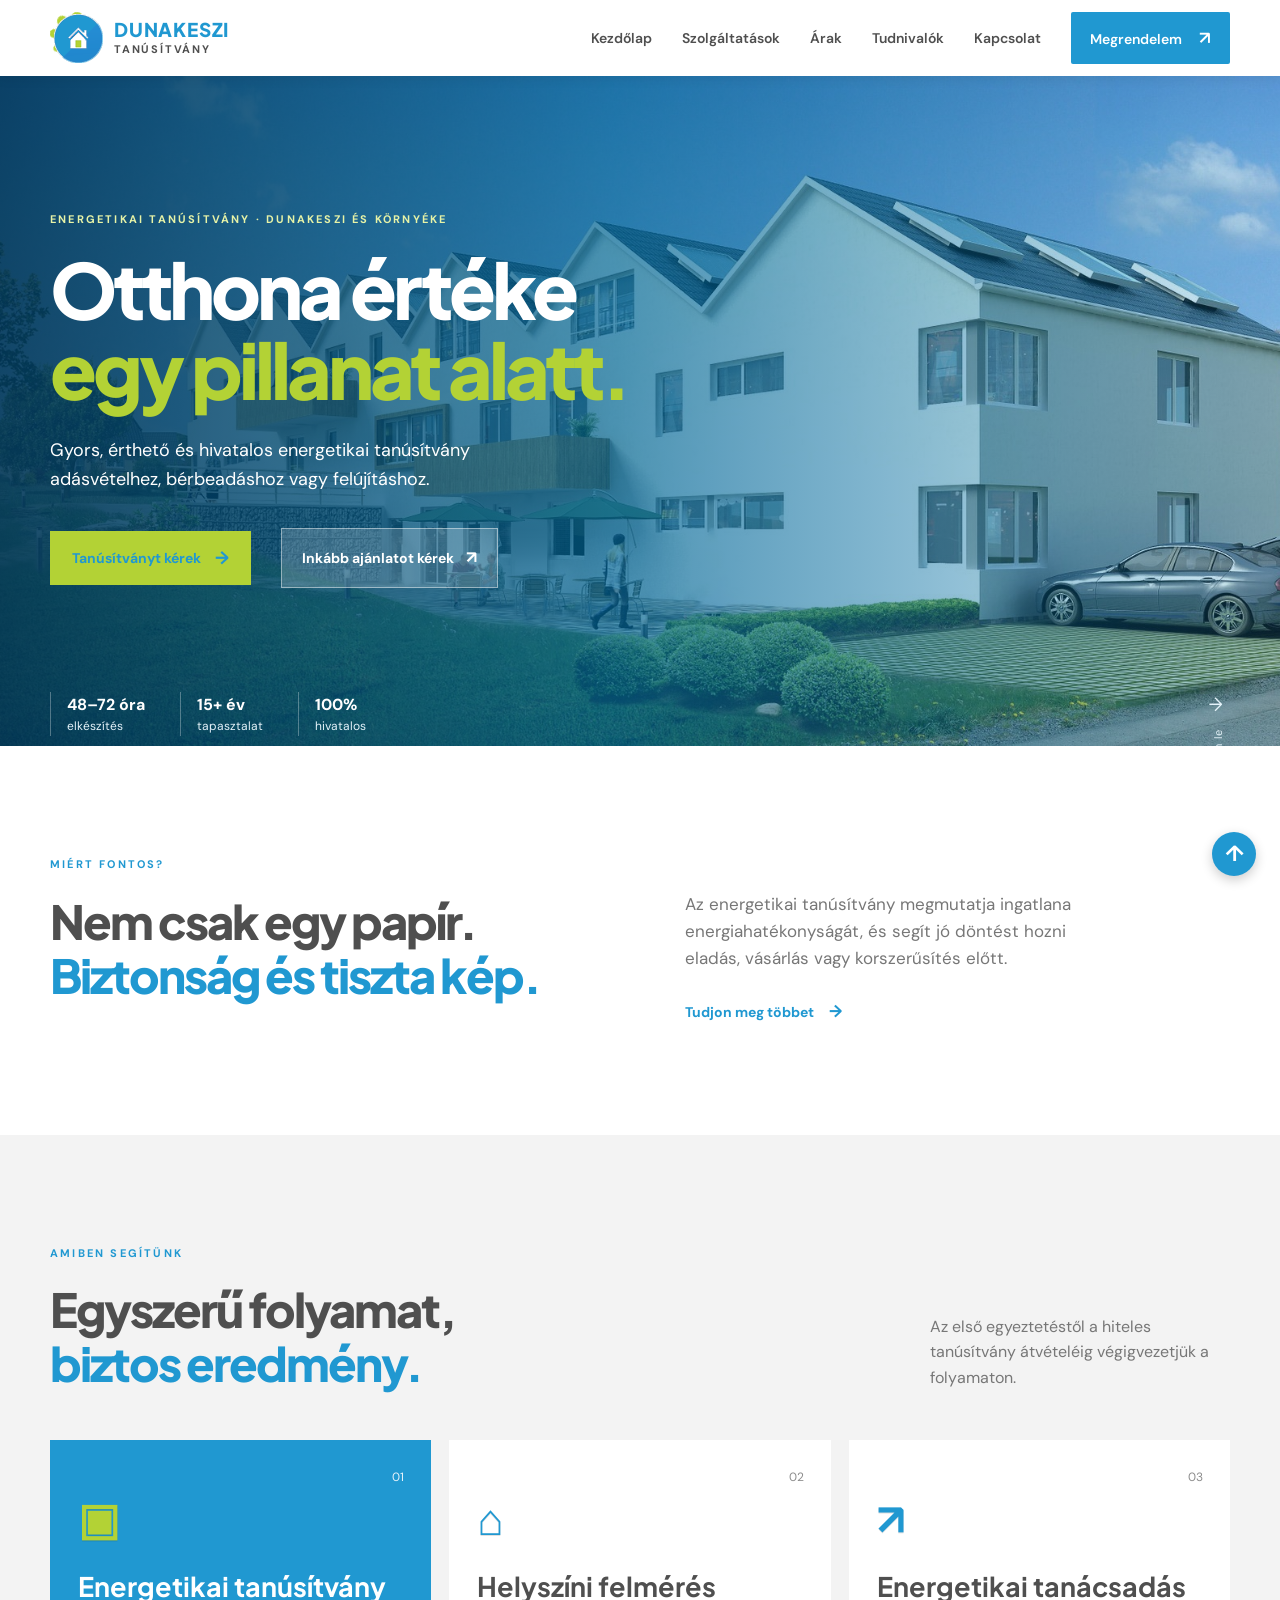
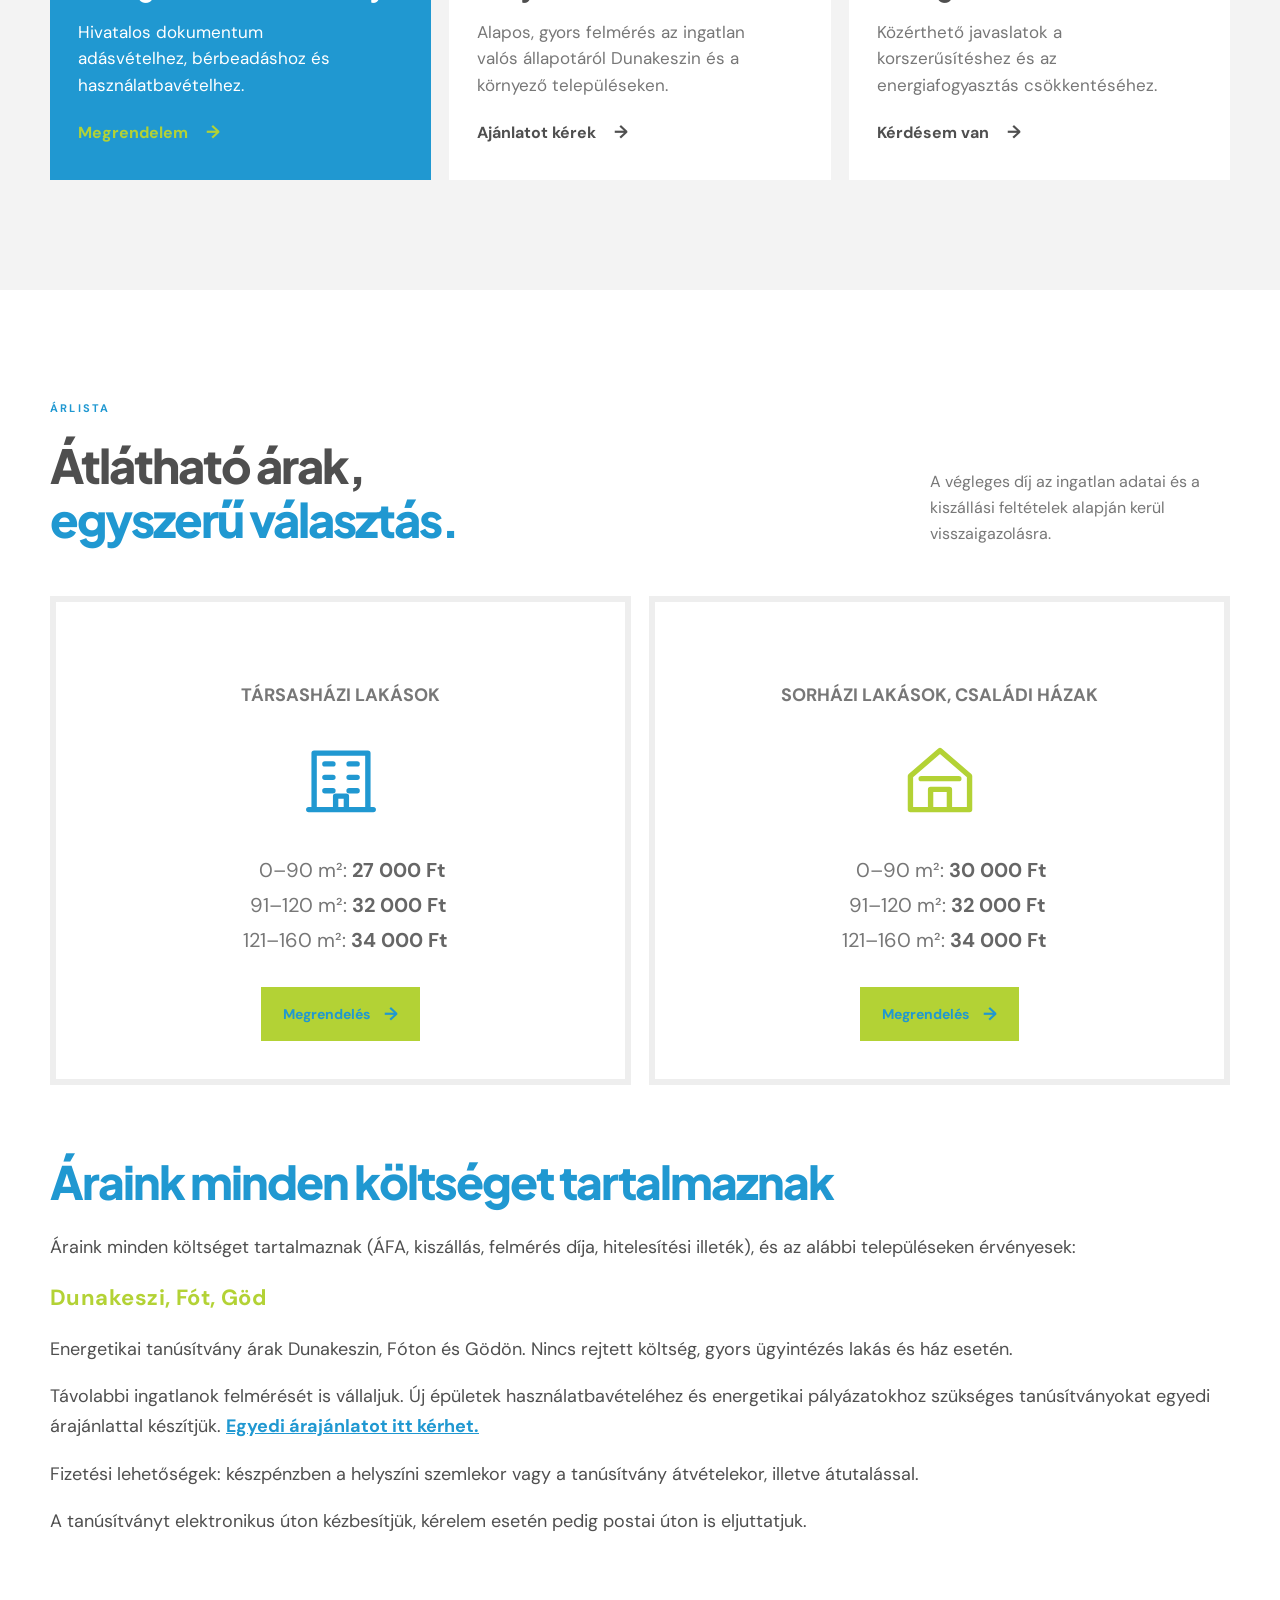
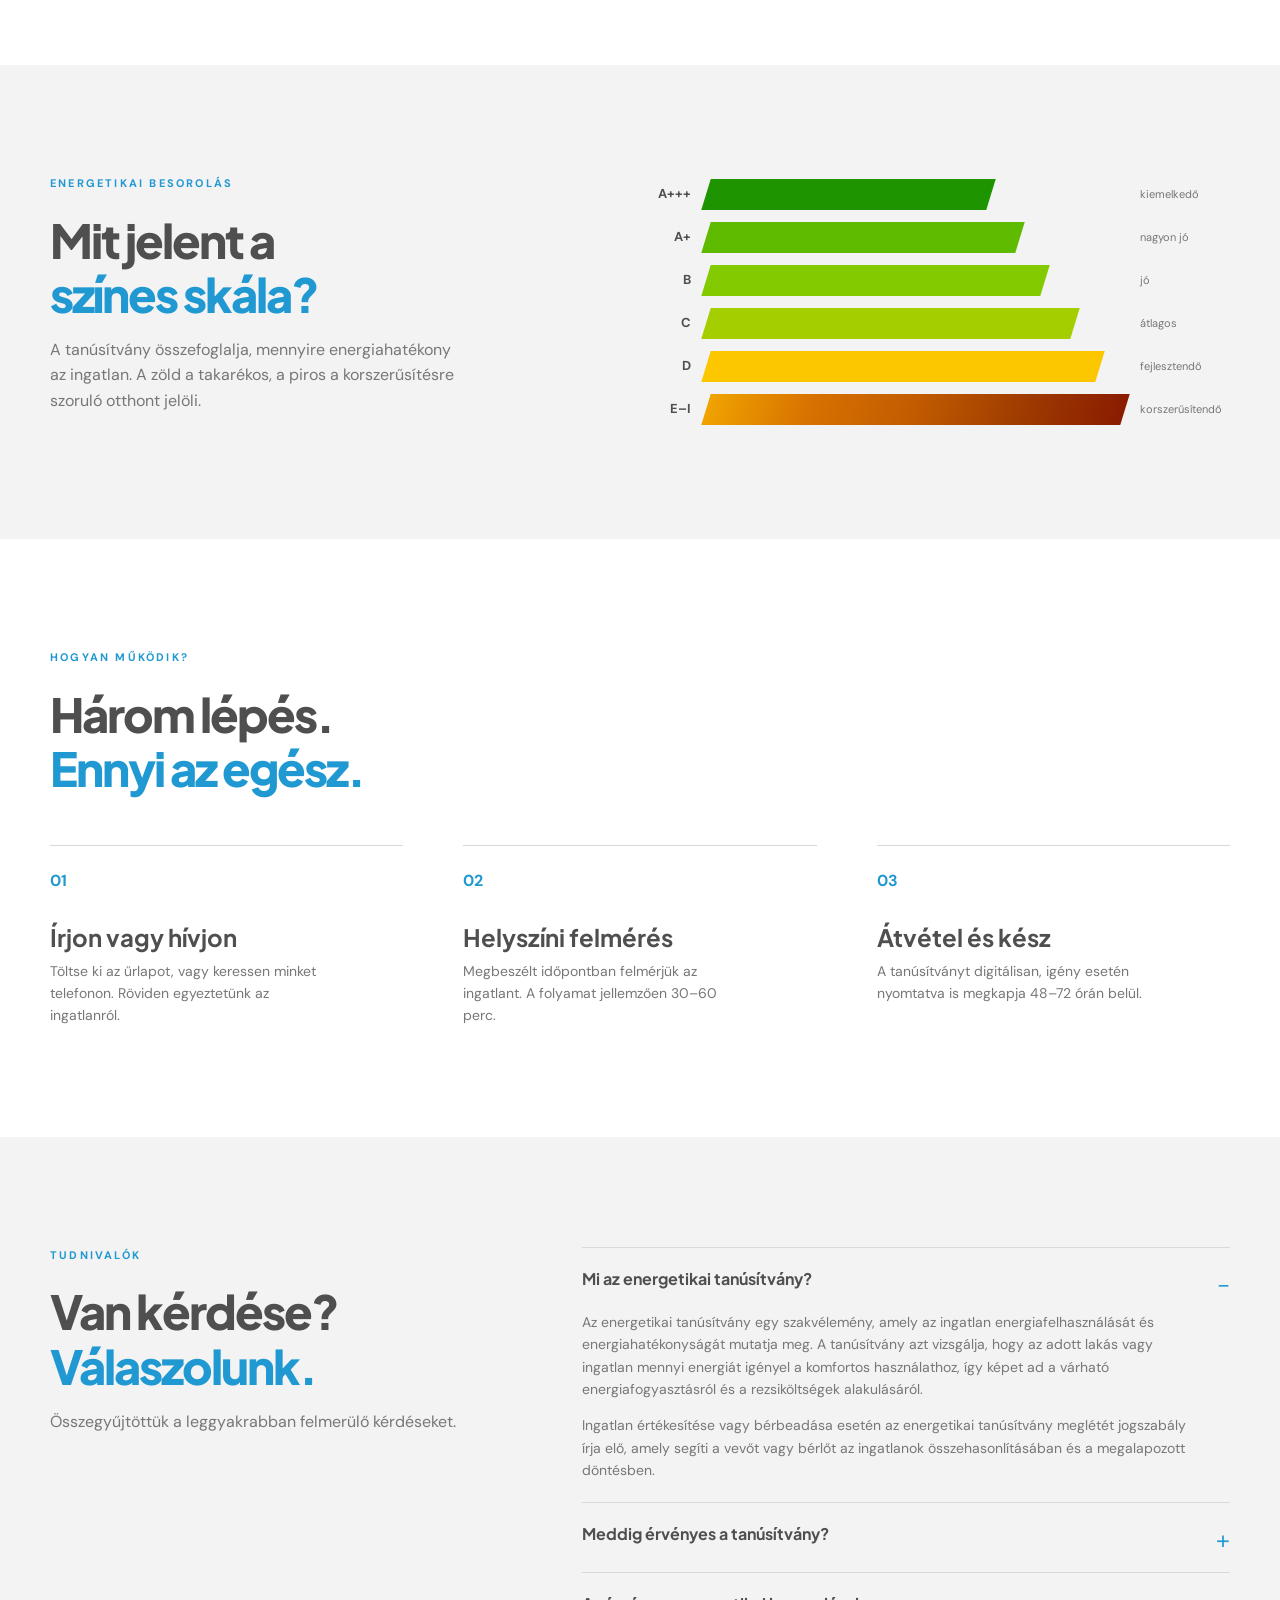
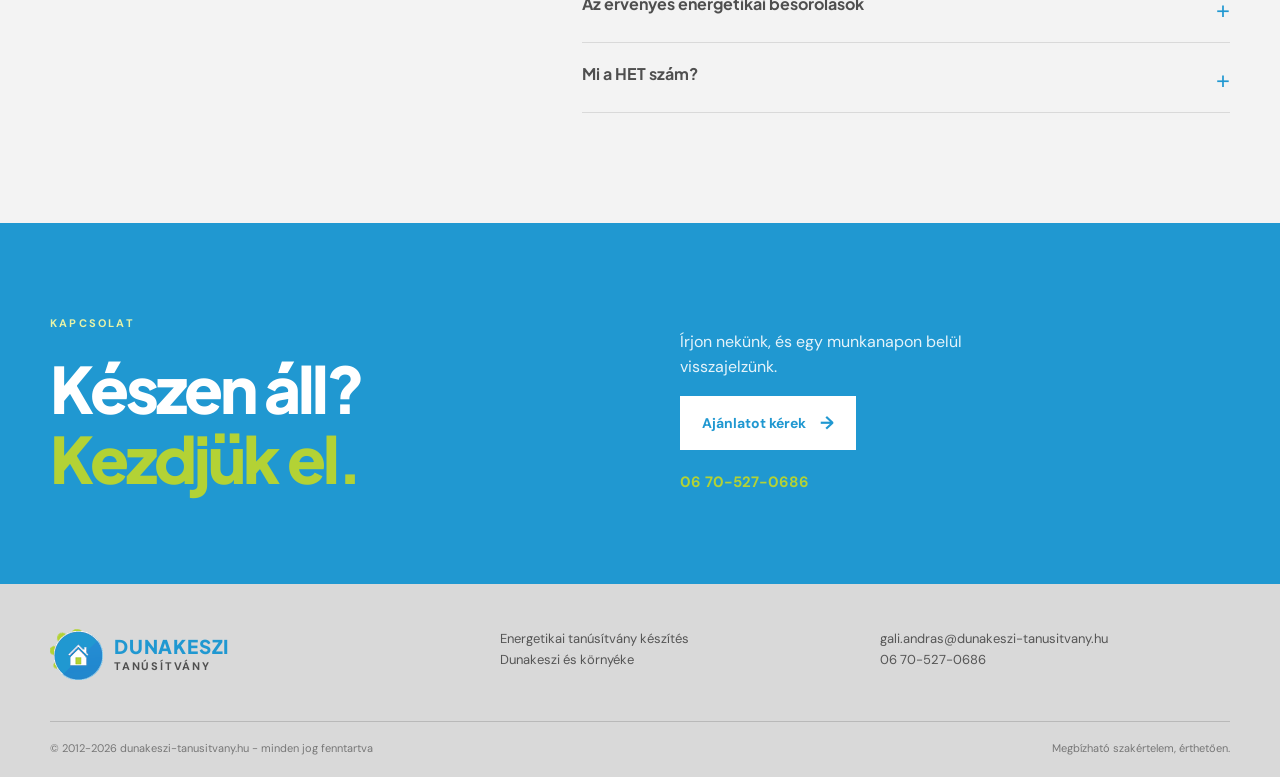
==== index.html @ b70a0370 "Energetikai tanusitvany weboldal: FAQ frissites, szelesseg finomitas - Az érvényes energetikai besor" ====
<!doctype html>
<html lang="hu">
<head>
  <meta charset="UTF-8">
  <meta name="viewport" content="width=device-width, initial-scale=1.0">
  <meta name="description" content="Gyors és megbízható energetikai tanúsítvány készítés Dunakeszin és környékén.">
  <meta name="robots" content="index,follow,max-image-preview:large">
  <meta name="author" content="Dunakeszi tanúsítvány">
  <meta name="theme-color" content="#2098d1">
  <link rel="canonical" href="https://dunakeszi-tanusitvany.hu/">
  <meta property="og:type" content="website">
  <meta property="og:locale" content="hu_HU">
  <meta property="og:title" content="Energetikai tanúsítvány Dunakeszin | Dunakeszi tanúsítvány">
  <meta property="og:description" content="Energetikai tanúsítvány készítés Dunakeszin, Fóton és Gödön. Gyors ügyintézés, átlátható árak, hivatalos tanúsítvány.">
  <meta property="og:url" content="https://dunakeszi-tanusitvany.hu/">
  <meta property="og:image" content="https://dunakeszi-tanusitvany.hu/assets/terraced-house-1026367_1920-2.jpg">
  <meta name="twitter:card" content="summary_large_image">
  <title>Energetikai tanúsítvány | Dunakeszi</title>
  <script type="application/ld+json">{"@context":"https://schema.org","@type":"ProfessionalService","name":"Dunakeszi tanúsítvány","url":"https://dunakeszi-tanusitvany.hu/","logo":"https://dunakeszi-tanusitvany.hu/assets/logo.png","image":"https://dunakeszi-tanusitvany.hu/assets/terraced-house-1026367_1920-2.jpg","description":"Energetikai tanúsítvány készítés Dunakeszin, Fóton, Gödön és környékén.","telephone":"+36705270686","email":"gali.andras@dunakeszi-tanusitvany.hu","areaServed":["Dunakeszi","Fót","Göd"],"serviceType":"Energetikai tanúsítvány készítés","priceRange":"27000-34000 HUF","sameAs":["https://dunakeszi-tanusitvany.hu/"]}</script>
  <link rel="preconnect" href="https://fonts.googleapis.com">
  <link rel="preconnect" href="https://fonts.gstatic.com" crossorigin>
  <link href="https://fonts.googleapis.com/css2?family=DM+Sans:wght@400;500;600;700&family=Plus+Jakarta+Sans:wght@600;700;800&display=swap" rel="stylesheet">
  <link rel="stylesheet" href="styles.css">
</head>
<body>
  <header class="site-header">
    <div class="container nav-wrap">
      <a class="brand" href="index.html" aria-label="Dunakeszi tanúsítvány főoldal">
        <img class="brand-logo" src="assets/logo.png" alt="Dunakeszi tanúsítvány ikon">
        <span class="brand-title"><h1>DUNAKESZI</h1><h3>TANÚSÍTVÁNY</h3></span>
      </a>
      <button class="menu-toggle" aria-label="Menü megnyitása" aria-expanded="false"><span></span><span></span><span></span></button>
      <nav class="main-nav" aria-label="Fő navigáció">
        <a href="index.html">Kezdőlap</a>
        <a href="#szolgaltatasok">Szolgáltatások</a>
        <a href="#arak">Árak</a>
        <a href="#tudnivalok">Tudnivalók</a>
        <a href="#kapcsolat">Kapcsolat</a>
        <a class="nav-cta" href="megrendeles.html">Megrendelem <span>↗</span></a>
      </nav>
    </div>
  </header>

  <main>
    <section class="hero">
      <div class="hero-image"></div>
      <div class="container hero-content">
        <p class="eyebrow light">ENERGETIKAI TANÚSÍTVÁNY · DUNAKESZI ÉS KÖRNYÉKE</p>
        <h1>Otthona értéke<br><em>egy pillanat alatt.</em></h1>
        <p class="hero-lead">Gyors, érthető és hivatalos energetikai tanúsítvány adásvételhez, bérbeadáshoz vagy felújításhoz.</p>
        <div class="hero-actions">
          <a class="button button-primary" href="megrendeles.html">Tanúsítványt kérek <span>→</span></a>
          <a class="text-link light" href="ajanlatkeres.html">Inkább ajánlatot kérek <span>↗</span></a>
        </div>
        <div class="trust-row">
          <span><b>48–72 óra</b> elkészítés</span>
          <span><b>15+ év</b> tapasztalat</span>
          <span><b>100%</b> hivatalos</span>
        </div>
      </div>
      <div class="scroll-note">Görgessen le <span>↓</span></div>
    </section>

    <section class="intro section-pad">
      <div class="container two-col">
        <div>
          <p class="eyebrow">MIÉRT FONTOS?</p>
          <h2>Nem csak egy papír.<br><span>Biztonság és tiszta kép.</span></h2>
        </div>
        <div class="intro-copy">
          <p>Az energetikai tanúsítvány megmutatja ingatlana energiahatékonyságát, és segít jó döntést hozni eladás, vásárlás vagy korszerűsítés előtt.</p>
          <a class="text-link dark" href="#tudnivalok">Tudjon meg többet <span>→</span></a>
        </div>
      </div>
    </section>

    <section class="services section-pad" id="szolgaltatasok">
      <div class="container">
        <div class="section-heading">
          <div><p class="eyebrow">AMIBEN SEGÍTÜNK</p><h2>Egyszerű folyamat,<br><span>biztos eredmény.</span></h2></div>
          <p>Az első egyeztetéstől a hiteles tanúsítvány átvételéig végigvezetjük a folyamaton.</p>
        </div>
        <div class="service-grid">
          <article class="service-card featured">
            <span class="card-number">01</span><div class="service-icon">▣</div>
            <h3>Energetikai tanúsítvány</h3>
            <p>Hivatalos dokumentum adásvételhez, bérbeadáshoz és használatbavételhez.</p>
            <a href="megrendeles.html" class="card-link">Megrendelem <span>→</span></a>
          </article>
          <article class="service-card">
            <span class="card-number">02</span><div class="service-icon">⌂</div>
            <h3>Helyszíni felmérés</h3>
            <p>Alapos, gyors felmérés az ingatlan valós állapotáról Dunakeszin és a környező településeken.</p>
            <a href="ajanlatkeres.html" class="card-link">Ajánlatot kérek <span>→</span></a>
          </article>
          <article class="service-card">
            <span class="card-number">03</span><div class="service-icon">↗</div>
            <h3>Energetikai tanácsadás</h3>
            <p>Közérthető javaslatok a korszerűsítéshez és az energiafogyasztás csökkentéséhez.</p>
            <a href="#kapcsolat" class="card-link">Kérdésem van <span>→</span></a>
          </article>
        </div>
      </div>
    </section>

    <section class="prices section-pad" id="arak">
      <div class="container">
        <div class="section-heading">
          <div><p class="eyebrow">ÁRLISTA</p><h2>Átlátható árak,<br><span>egyszerű választás.</span></h2></div>
          <p>A végleges díj az ingatlan adatai és a kiszállási feltételek alapján kerül visszaigazolásra.</p>
        </div>
        <div class="price-grid">
          <article class="price-card">
            <p class="price-label">TÁRSASHÁZI LAKÁSOK</p>
            <div class="price-icon apartment-icon" aria-hidden="true">
              <svg viewBox="0 0 64 64" role="img" aria-label="Társasház ikon"><path d="M12 54V12h40v42M8 54h48M20 20h6M38 20h6M20 30h6M38 30h6M20 40h6M38 40h6M28 54V44h8v10" /></svg>
            </div>
            <div class="price-lines">
              <p><span>0–90 m²:</span> <strong>27 000 Ft</strong></p>
              <p><span>91–120 m²:</span> <strong>32 000 Ft</strong></p>
              <p><span>121–160 m²:</span> <strong>34 000 Ft</strong></p>
            </div>
            <a class="button button-primary price-order" href="megrendeles.html">Megrendelés <span>→</span></a>
          </article>
          <article class="price-card">
            <p class="price-label">SORHÁZI LAKÁSOK, CSALÁDI HÁZAK</p>
            <div class="price-icon price-icon-house" aria-hidden="true">
              <svg viewBox="0 0 64 64" role="img" aria-label="Családi ház ikon"><path d="M10 29 32 10l22 19v25H10V29ZM25 54V39h14v15M18 31h28" /></svg>
            </div>
            <div class="price-lines">
              <p><span>0–90 m²:</span> <strong>30 000 Ft</strong></p>
              <p><span>91–120 m²:</span> <strong>32 000 Ft</strong></p>
              <p><span>121–160 m²:</span> <strong>34 000 Ft</strong></p>
            </div>
            <a class="button button-primary price-order" href="megrendeles.html">Megrendelés <span>→</span></a>
          </article>
        </div>
        <div class="price-details">
          <h2>Áraink minden költséget tartalmaznak</h2>
          <p>Áraink minden költséget tartalmaznak (ÁFA, kiszállás, felmérés díja, hitelesítési illeték), és az alábbi településeken érvényesek:</p>
          <p class="price-locations">Dunakeszi, Fót, Göd</p>
          <p>Energetikai tanúsítvány árak Dunakeszin, Fóton és Gödön. Nincs rejtett költség, gyors ügyintézés lakás és ház esetén.</p>
          <p>Távolabbi ingatlanok felmérését is vállaljuk. Új épületek használatbavételéhez és energetikai pályázatokhoz szükséges tanúsítványokat egyedi árajánlattal készítjük. <a href="ajanlatkeres.html">Egyedi árajánlatot itt kérhet.</a></p>
          <p>Fizetési lehetőségek: készpénzben a helyszíni szemlekor vagy a tanúsítvány átvételekor, illetve átutalással.</p>
          <p>A tanúsítványt elektronikus úton kézbesítjük, kérelem esetén pedig postai úton is eljuttatjuk.</p>
        </div>
      </div>
    </section>

    <section class="rating-section section-pad">
      <div class="container rating-layout">
        <div><p class="eyebrow">ENERGETIKAI BESOROLÁS</p><h2>Mit jelent a<br><span>színes skála?</span></h2><p class="muted">A tanúsítvány összefoglalja, mennyire energiahatékony az ingatlan. A zöld a takarékos, a piros a korszerűsítésre szoruló otthont jelöli.</p></div>
        <div class="energy-scale" aria-label="Energetikai besorolási skála">
          <div class="scale-item"><b>A+++</b><span class="bar aplus"></span><small>kiemelkedő</small></div>
          <div class="scale-item"><b>A+</b><span class="bar a"></span><small>nagyon jó</small></div>
          <div class="scale-item"><b>B</b><span class="bar b"></span><small>jó</small></div>
          <div class="scale-item"><b>C</b><span class="bar c"></span><small>átlagos</small></div>
          <div class="scale-item"><b>D</b><span class="bar d"></span><small>fejlesztendő</small></div>
          <div class="scale-item"><b>E–I</b><span class="bar e"></span><small>korszerűsítendő</small></div>
        </div>
      </div>
    </section>

    <section class="steps section-pad">
      <div class="container">
        <div class="section-heading"><div><p class="eyebrow">HOGYAN MŰKÖDIK?</p><h2>Három lépés.<br><span>Ennyi az egész.</span></h2></div></div>
        <div class="steps-grid">
          <div class="step"><span>01</span><h3>Írjon vagy hívjon</h3><p>Töltse ki az űrlapot, vagy keressen minket telefonon. Röviden egyeztetünk az ingatlanról.</p></div>
          <div class="step"><span>02</span><h3>Helyszíni felmérés</h3><p>Megbeszélt időpontban felmérjük az ingatlant. A folyamat jellemzően 30–60 perc.</p></div>
          <div class="step"><span>03</span><h3>Átvétel és kész</h3><p>A tanúsítványt digitálisan, igény esetén nyomtatva is megkapja 48–72 órán belül.</p></div>
        </div>
      </div>
    </section>

    <section class="faq section-pad" id="tudnivalok">
      <div class="container faq-layout">
        <div><p class="eyebrow">TUDNIVALÓK</p><h2>Van kérdése?<br><span>Válaszolunk.</span></h2><p class="muted">Összegyűjtöttük a leggyakrabban felmerülő kérdéseket.</p></div>
        <div class="accordion">
          <details open><summary>Mi az energetikai tanúsítvány?</summary><p>Az energetikai tanúsítvány egy szakvélemény, amely az ingatlan energiafelhasználását és energiahatékonyságát mutatja meg. A tanúsítvány azt vizsgálja, hogy az adott lakás vagy ingatlan mennyi energiát igényel a komfortos használathoz, így képet ad a várható energiafogyasztásról és a rezsiköltségek alakulásáról.</p><p>Ingatlan értékesítése vagy bérbeadása esetén az energetikai tanúsítvány meglétét jogszabály írja elő, amely segíti a vevőt vagy bérlőt az ingatlanok összehasonlításában és a megalapozott döntésben.</p></details>
          <details><summary>Meddig érvényes a tanúsítvány?</summary><p>Az energetikai tanúsítvány a kiállítás napjától számítva <strong>5 évig érvényes.</strong></p><p>Mivel a tanúsítvány a helyszíni felmérés időpontjában aktuális energetikai jellemzőket rögzíti, átalakítás vagy korszerűsítés esetén új tanúsítvány elkészítése válhat szükségessé.</p></details>
          <details><summary>Az érvényes energetikai besorolások</summary><p>Jelenleg (2026) az ingatlanok A+++ és I között 12-féle energetikai besorolást érhetnek el. A kategóriákat a <a href="https://njt.jog.gov.hu/jogszabaly/2008-176-20-22" target="_blank" rel="noopener noreferrer">176/2008. (VI. 30.) Korm. rendelet</a> 3. melléklete határozza meg, a számítási módszertan alapját pedig a <a href="https://njt.jog.gov.hu/jogszabaly/2023-9-20-8X" target="_blank" rel="noopener noreferrer">9/2023. (V. 25.) ÉKM rendelet</a> adja. A legmagasabb energiahatékonysági szintet az „A+++” képviseli, az „I” energetikai besorolási osztály a leginkább energiapazarló. Új épület építése esetén a <a href="https://galiandras.hu/kozel-nulla-energiaigenyu-epulet" target="_blank" rel="noopener noreferrer">közel nulla energiaigényű épületek követelményszintje</a> a minimális elvárás, amit az „A” energetikai besorolás teljesít.</p><p><strong>A számok a besorolás mellett</strong><br>Az energetikai besorolás a követelményhez viszonyított eltéréstől függ, minden osztályzat egy tól–ig tartománnyal van meghatározva. Az energetikai besorolás nem közvetlenül a rezsiszámlából, hanem számított műszaki adatokból készül. A tanúsító meghatározza az összesített energetikai jellemzőt, majd azt a jogszabály szerinti referenciaértékhez viszonyítja. A táblázatban szereplő százalékok ezt az arányt mutatják. Az „A” kategória például 90% és 100% közé esik: ilyen besorolást az az ingatlan kap, amelynek számított energetikai jellemzője nem haladja meg a követelményértéket, de nem is kedvezőbb annak 90%-ánál. Ha az érték alacsonyabb, jobb kategória következik; ha magasabb, gyengébb besorolás.</p></details>
          <details><summary>Mi a HET szám?</summary><p>A <strong>HET szám</strong> a Hiteles Energetikai Tanúsítvány szám rövidítése, és a szakvélemény címoldalának jobb felső sarkában található egyedi azonosítót jelenti. Ezt az azonosítót az Országos Építésügyi Nyilvántartás (<a href="https://www.oeny.hu/oeny/e-tanusitas/" target="_blank" rel="noopener noreferrer">OÉNY</a>) rendeli a szakvéleményekhez.</p><p>A HET szám igazolja a tanúsítvány hitelességét, és az OÉNY kormányzati adatbázisból bárki lekérdezheti az ingatlan pontos címének vagy helyrajzi számának megadásával. A hatályos jogszabály alapján minden adásvételi és bérleti szerződésnek tartalmaznia kell a <a href="index.html#tudnivalok">HET azonosító számot</a>, erről az ellenjegyző ügyvédnek kötelessége gondoskodni.</p></details>
        </div>
      </div>
    </section>

    <section class="contact-cta" id="kapcsolat">
      <div class="container contact-inner"><div><p class="eyebrow light">KAPCSOLAT</p><h2>Készen áll?<br><em>Kezdjük el.</em></h2></div><div><p>Írjon nekünk, és egy munkanapon belül visszajelzünk.</p><a class="button button-light" href="ajanlatkeres.html">Ajánlatot kérek <span>→</span></a><a class="phone-link" href="tel:+36705270686">06 70-527-0686</a></div></div>
    </section>
  </main>
  <footer class="site-footer"><div class="container footer-inner"><a class="brand brand-footer" href="index.html"><img class="brand-logo brand-logo-footer" src="assets/logo.png" alt="Dunakeszi tanúsítvány ikon"><span class="brand-title"><h1>DUNAKESZI</h1><h3>TANÚSÍTVÁNY</h3></span></a><p>Energetikai tanúsítvány készítés<br>Dunakeszi és környéke</p><div><span class="email-text">gali.andras@dunakeszi-tanusitvany.hu</span><br><a href="tel:+36705270686">06 70-527-0686</a></div></div><div class="container copyright"><span id="footer-year">© 2012-2026 dunakeszi-tanusitvany.hu - minden jog fenntartva</span><span>Megbízható szakértelem, érthetően.</span></div></footer><script>document.getElementById('footer-year').textContent='© '+(new Date().getFullYear()>=2012? '2012-'+new Date().getFullYear() : new Date().getFullYear())+' dunakeszi-tanusitvany.hu - minden jog fenntartva';</script>
  <script src="script.js"></script>
<button class="back-to-top" type="button" aria-label="Vissza az oldal tetejére" title="Vissza a tetejére">↑</button></body>
</html>
---- styles.css ----
:root{--ink:#4f4f4f;--muted:#777777;--cream:#f3f3f3;--green:#b3d235;--dark:#2098d1;--line:#d9d9d9;--serif:"Plus Jakarta Sans",sans-serif;--sans:"DM Sans",sans-serif}
*{box-sizing:border-box}html{scroll-behavior:smooth}body{margin:0;color:var(--ink);background:var(--cream);font:16px/1.6 var(--sans)}a{color:inherit;text-decoration:none}.container{width:min(1180px,calc(100% - 48px));margin:auto}
.site-header{height:76px;background:#fff;position:relative;z-index:5}.nav-wrap{height:100%;display:flex;align-items:center;justify-content:space-between}.brand{display:flex;align-items:center;gap:11px;line-height:1.05;background:transparent}.brand img{display:block;background:transparent}.brand-mark{width:33px;height:33px;background:var(--green);display:grid;place-items:center;border-radius:50%;font:800 20px var(--serif);color:var(--dark)}.brand-logo{width:53px;height:52px;display:block;object-fit:contain;object-position:center;background:transparent;padding:0}.brand-logo-footer{width:53px;height:52px}.brand-title{display:block}.brand-title h1{font:800 19px/1 var(--serif);letter-spacing:.8px;margin:0;color:var(--dark)}.brand-title h3{font:700 11px/1.15 var(--sans);letter-spacing:1.8px;margin:4px 0 0;color:var(--ink)}.brand strong,.brand small{display:block}.brand strong{font:700 16px var(--serif);letter-spacing:-.5px}.brand small{color:#777777;font-size:11px;letter-spacing:1.5px;text-transform:uppercase;margin-top:3px}.main-nav{display:flex;align-items:center;gap:30px;font-size:14px;font-weight:600}.main-nav>a:not(.nav-cta){transition:color .2s}.main-nav>a:not(.nav-cta):hover{color:#2098d1}.nav-cta{background:var(--dark);color:#fff;padding:12px 19px;border-radius:2px}.nav-cta span,.button span,.card-link span{margin-left:14px;font-size:18px}.menu-toggle{display:none;background:none;border:0}
.hero{height:670px;position:relative;color:#fff;overflow:hidden}.hero-image{position:absolute;inset:0;background:linear-gradient(90deg,rgba(0,55,90,.9) 0%,rgba(0,101,150,.7) 48%,rgba(32,152,209,.2) 100%),url("assets/terraced-house-1026367_1920-2.jpg") center/cover;animation:heroZoom 10s ease-out both;transform-origin:center}.hero-content{position:relative;padding-top:135px}.eyebrow{font-size:11px;letter-spacing:2.2px;font-weight:700;color:#2098d1;margin:0 0 20px}.eyebrow.light{color:#e7f3a7}.hero h1,.page-hero h1{font:800 clamp(42px,6vw,79px)/1.05 var(--serif);letter-spacing:-4px;margin:0 0 26px}.hero h1 em,.contact-cta h2 em{font-style:normal;color:var(--green)}.hero-lead{font-size:18px;max-width:480px;color:#ffffff}.hero-actions{display:flex;align-items:center;gap:30px;margin-top:35px}.button{border:0;display:inline-flex;align-items:center;padding:15px 22px;font-weight:700;cursor:pointer;font:700 14px var(--sans);transition:transform .2s,background .2s}.button:hover{transform:translateY(-2px)}.button-primary{background:var(--green);color:var(--dark)}.button-light{background:#ffffff;color:var(--dark)}.text-link{font-weight:700;font-size:14px}.text-link span{margin-left:12px;font-size:17px}.text-link.light{color:#fff}.text-link.dark{color:var(--dark)}.trust-row{display:flex;gap:35px;margin-top:104px;color:#e5f3fa;font-size:12px}.trust-row span{border-left:1px solid rgba(255,255,255,.3);padding-left:16px}.trust-row b{display:block;color:#fff;font-size:16px}.scroll-note{position:absolute;right:5%;bottom:35px;font-size:11px;letter-spacing:1px;color:#e5f3fa;transform:rotate(-90deg);transform-origin:right}.scroll-note span{font-size:18px;margin-left:13px}
.section-pad{padding:110px 0}.two-col{display:grid;grid-template-columns:1fr 1fr;gap:90px}.section-pad h2,.rating-section h2,.faq h2{font:800 clamp(30px,4vw,47px)/1.15 var(--serif);letter-spacing:-2px;margin:0}.section-pad h2 span,.rating-section h2 span,.faq h2 span{color:#2098d1}.intro{background:#fff}.intro-copy{padding-top:35px;max-width:430px;color:var(--muted);font-size:17px}.intro-copy p{margin:0 0 25px}.services{background:var(--cream)}.section-heading{display:flex;justify-content:space-between;align-items:end;margin-bottom:50px}.section-heading>p{max-width:300px;color:var(--muted);margin:0}.service-grid{display:grid;grid-template-columns:repeat(3,1fr);gap:18px}.service-card{background:#fff;padding:30px 28px 34px;min-height:340px;position:relative;display:flex;flex-direction:column}.service-card.featured{background:var(--dark);color:#fff}.card-number{position:absolute;right:27px;top:28px;color:#8c8c8c;font-size:12px}.featured .card-number{color:#e7f3fa}.service-icon{font-size:44px;line-height:1;color:#2098d1;margin:28px 0 28px;font-weight:700;text-shadow:0 1px 0 rgba(0,0,0,.12)}.featured .service-icon{color:#b3d235}.service-card h3{font:700 25px/1.2 var(--serif);margin:0 0 16px}.service-card p{color:var(--muted);font-size:17px;line-height:1.55;margin:0;max-width:290px}.featured p{color:#fff}.card-link{font-weight:700;font-size:16px;margin-top:auto}.featured .card-link{color:#b3d235}.rating-section{background:#f3f3f3}.rating-layout{display:grid;grid-template-columns:1fr 1.15fr;gap:90px;align-items:center}.muted{color:var(--muted);max-width:420px}.energy-scale{display:grid;gap:12px}.scale-item{display:grid;grid-template-columns:44px 1fr 90px;align-items:center;gap:15px;font-size:13px}.scale-item b{text-align:right}.scale-item small{color:var(--muted);font-size:11px}.bar{height:31px;display:block;transform:skew(-17deg);transform-origin:left}.aplus{background:#1e9500;width:68%}.a{background:#5ebb00;width:75%}.b{background:#84ca00;width:81%}.c{background:#a5ce00;width:88%}.d{background:#fdc700;width:94%}.e{background:linear-gradient(90deg,#f0a300 0%,#d77100 25%,#c15b00 50%,#9f3c00 75%,#8a1c00 100%);width:100%}.f{background:#d77100;width:100%}.g{background:#c15b00;width:100%}.h{background:#9f3c00;width:100%}.i{background:#8a1c00;width:100%}.steps{background:#fff}.steps-grid{display:grid;grid-template-columns:repeat(3,1fr);gap:60px}.step{border-top:1px solid var(--line);padding-top:22px}.step>span{color:#2098d1;font-weight:700}.step h3{font:700 19px var(--serif);margin:28px 0 8px}.step p{color:var(--muted);font-size:14px;margin:0;max-width:290px}.faq-layout{display:grid;grid-template-columns:.8fr 1.2fr;gap:100px}.accordion details{border-top:1px solid #d9d9d9;padding:20px 0}.accordion details:last-child{border-bottom:1px solid #d9d9d9}.accordion summary{cursor:pointer;list-style:none;font:700 16px var(--serif);display:flex;justify-content:space-between}.accordion summary::-webkit-details-marker{display:none}.accordion summary:after{content:"+";font-size:23px;font-weight:400;color:#2098d1}.accordion details[open] summary:after{content:"–"}.accordion p{color:var(--muted);font-size:14px;max-width:620px;margin:14px 0 0}.contact-cta{background:var(--dark);color:#fff;padding:90px 0}.contact-inner{display:grid;grid-template-columns:1fr 1fr;align-items:end;gap:80px}.contact-cta h2{font:800 clamp(38px,5vw,65px)/1.1 var(--serif);letter-spacing:-3px;margin:0}.contact-cta p{color:#e5f3fa;max-width:300px}.phone-link{display:block;color:var(--green);font-size:15px;font-weight:700;margin-top:20px}.site-footer{background:#d9d9d9;color:#555555;padding:45px 0 20px;font-size:13px}.footer-inner{display:grid;grid-template-columns:1.2fr 1fr 1fr;gap:30px;align-items:start}.brand-footer{color:#4f4f4f}.footer-inner p{margin:0}.footer-inner a:hover{color:var(--green)}.copyright{border-top:1px solid rgba(0,0,0,.15);margin-top:40px;padding-top:18px;display:flex;justify-content:space-between;font-size:11px;color:#777777}
.prices{background:#fff}.price-grid{display:grid;grid-template-columns:repeat(2,1fr);gap:18px}.price-card{min-height:390px;border:6px solid #eeeeee;background:#fff;padding:82px 28px 38px;text-align:center;display:flex;flex-direction:column;align-items:center}.price-label{color:#777;font:700 18px/1.25 var(--sans);margin:0 0 30px}.price-icon{width:86px;height:86px;line-height:1;color:#2098d1;font-weight:700;margin-bottom:28px}.price-icon svg{display:block;width:100%;height:100%;fill:none;stroke:currentColor;stroke-width:4;stroke-linecap:round;stroke-linejoin:round}.price-icon-house{color:#b3d235}.price-lines{font-size:20px;color:#777}.price-lines p{margin:3px 0}.price-lines span{display:inline-block;min-width:112px;text-align:right}.price-lines strong{color:#666;white-space:nowrap}.price-order{margin-top:28px}.price-details{max-width:1180px;margin:70px auto 0;color:var(--ink);font-size:18px;line-height:1.65}.price-details h2{font-size:clamp(30px,4vw,46px);margin:0 0 25px;color:var(--dark)}.price-details p{margin:0 0 18px}.price-details a{color:var(--dark);font-weight:700;text-decoration:underline}.price-locations{font-size:22px;font-weight:700;color:var(--green);letter-spacing:.02em}.rating-layout{display:grid;grid-template-columns:1fr 1.15fr;gap:90px;align-items:center}.muted{color:var(--muted);max-width:420px}.energy-scale{display:grid;gap:12px}.scale-item{display:grid;grid-template-columns:44px 1fr 90px;align-items:center;gap:15px;font-size:13px}.scale-item b{text-align:right}.scale-item small{color:var(--muted);font-size:11px}.bar{height:31px;display:block;transform:skew(-17deg);transform-origin:left}.aplus{background:#1e9500;width:68%}.a{background:#5ebb00;width:75%}.b{background:#84ca00;width:81%}.c{background:#a5ce00;width:88%}.d{background:#fdc700;width:94%}.e{background:linear-gradient(90deg,#f0a300 0%,#d77100 25%,#c15b00 50%,#9f3c00 75%,#8a1c00 100%);width:100%}.f{background:#d77100;width:100%}.g{background:#c15b00;width:100%}.h{background:#9f3c00;width:100%}.i{background:#8a1c00;width:100%}.steps{background:#fff}.steps-grid{display:grid;grid-template-columns:repeat(3,1fr);gap:60px}.step{border-top:1px solid var(--line);padding-top:22px}.step>span{color:#2098d1;font-weight:700}.step h3{font:700 19px var(--serif);margin:28px 0 8px}.step p{color:var(--muted);font-size:14px;margin:0;max-width:290px}.faq-layout{display:grid;grid-template-columns:.8fr 1.2fr;gap:100px}.accordion details{border-top:1px solid #d9d9d9;padding:20px 0}.accordion details:last-child{border-bottom:1px solid #d9d9d9}.accordion summary{cursor:pointer;list-style:none;font:700 16px var(--serif);display:flex;justify-content:space-between}.accordion summary::-webkit-details-marker{display:none}.accordion summary:after{content:"+";font-size:23px;font-weight:400;color:#2098d1}.accordion details[open] summary:after{content:"–"}.accordion p{color:var(--muted);font-size:14px;max-width:620px;margin:14px 0 0}.contact-cta{background:var(--dark);color:#fff;padding:90px 0}.contact-inner{display:grid;grid-template-columns:1fr 1fr;align-items:end;gap:80px}.contact-cta h2{font:800 clamp(38px,5vw,65px)/1.1 var(--serif);letter-spacing:-3px;margin:0}.contact-cta p{color:#e5f3fa;max-width:300px}.phone-link{display:block;color:var(--green);font-size:15px;font-weight:700;margin-top:20px}.site-footer{background:#d9d9d9;color:#555555;padding:45px 0 20px;font-size:13px}.footer-inner{display:grid;grid-template-columns:1.2fr 1fr 1fr;gap:30px;align-items:start}.brand-footer{color:#4f4f4f}.footer-inner p{margin:0}.footer-inner a:hover{color:var(--green)}.copyright{border-top:1px solid rgba(0,0,0,.15);margin-top:40px;padding-top:18px;display:flex;justify-content:space-between;font-size:11px;color:#777777}
.page-hero{background:linear-gradient(90deg,rgba(0,55,90,.92),rgba(0,101,150,.68)),url("assets/terraced-house-1026367_1920-2.jpg") center/cover;color:#fff;padding:85px 0 95px}.page-hero h1{font-size:clamp(42px,6vw,68px);margin-bottom:15px}.page-hero p:not(.eyebrow){color:#e5f3fa;max-width:510px;font-size:17px}.page-hero-alt{background:linear-gradient(90deg,rgba(0,55,90,.92),rgba(0,101,150,.68)),url("assets/terraced-house-1026367_1920-2.jpg") center/cover}.order-intro{background:#fff;padding-bottom:35px}.order-intro-copy{max-width:820px;color:var(--ink);font-size:16px}.order-intro-copy p{margin:0 0 18px}.order-intro-copy p:last-child{margin-bottom:0}.order-intro-copy a{color:var(--dark);font-weight:700;text-decoration:underline}.form-section{background:#fff}.form-layout{display:block;max-width:820px}.contact-form{background:var(--cream);padding:35px}.contact-form h3{font:700 24px var(--serif);margin:0}.form-note,.form-disclaimer{color:var(--muted);font-size:12px}.form-grid{display:grid;grid-template-columns:1fr 1fr;gap:18px;margin-top:27px}label{font-size:12px;font-weight:700;color:var(--ink)}label.full{grid-column:1/-1}input,select,textarea{display:block;width:100%;border:1px solid #e0e0e0;background:#fff;padding:13px 14px;margin-top:7px;font:14px var(--sans);color:var(--ink);outline:none;border-radius:0}input:focus,select:focus,textarea:focus{border-color:#2098d1;box-shadow:0 0 0 2px rgba(32,152,209,.18)}textarea{resize:vertical}.check{font-weight:400;display:flex;gap:8px;align-items:flex-start;margin:22px 0}.check input{width:auto;margin:3px 0}.contact-form .button{margin-top:4px}.form-disclaimer{margin-bottom:0;font-style:italic}
@keyframes heroZoom{from{transform:scale(1.4)}to{transform:scale(1)}}@media(max-width:800px){.container{width:min(100% - 32px,600px)}.site-header{height:68px}.menu-toggle{display:grid;gap:5px;padding:10px}.menu-toggle span{display:block;width:24px;height:2px;background:var(--dark)}.main-nav{display:none;position:absolute;top:68px;left:0;right:0;background:#fff;padding:18px 20px 25px;box-shadow:0 8px 15px #00000012;flex-direction:column;align-items:stretch;gap:0}.main-nav.open{display:flex}.main-nav>a{padding:12px 0;border-bottom:1px solid var(--line)}.main-nav .nav-cta{margin-top:10px;text-align:center;border:0}.hero{height:680px}.hero-content{padding-top:95px}.hero h1{letter-spacing:-2px}.hero-lead{font-size:16px}.trust-row{gap:12px;margin-top:80px}.trust-row span{padding-left:8px;font-size:10px}.trust-row b{font-size:13px}.scroll-note{display:none}.section-pad{padding:75px 0}.two-col,.rating-layout,.faq-layout,.contact-inner{grid-template-columns:1fr;gap:35px}.intro-copy{padding:0}.section-heading{display:block;margin-bottom:30px}.section-heading>p{margin-top:20px}.service-grid,.steps-grid{grid-template-columns:1fr;gap:15px}.service-card{min-height:320px}.service-icon{font-size:48px}.service-card h3{font-size:27px}.service-card p{font-size:18px}.card-link{font-size:17px}.steps-grid{gap:35px}.rating-layout{gap:45px}.faq-layout{gap:35px}.contact-inner{gap:25px}.contact-cta{padding:70px 0}.footer-inner{grid-template-columns:1fr;gap:20px}.copyright{display:block}.copyright span{display:block;margin-top:8px}.page-hero{padding:65px 0 70px}.contact-form{padding:23px 18px}.form-grid{grid-template-columns:1fr}.form-grid label.full{grid-column:auto}.hero-actions{flex-wrap:wrap;gap:20px}.brand-logo,.brand-logo-footer{width:48px;height:47px}.brand-title h1{font-size:16px}.brand-title h3{font-size:9px;letter-spacing:1.3px}}
@media(max-width:800px){.price-grid{grid-template-columns:1fr}.price-card{min-height:340px;padding:55px 20px 30px}.price-label{font-size:17px}.price-icon{width:76px;height:76px}.price-lines{font-size:18px}.price-details{margin-top:50px;font-size:17px}.price-details h2{font-size:32px}.price-locations{font-size:20px}}

/* Keep the navigation available while scrolling and preserve the logo colors. */
body{padding-top:76px}.site-header{position:fixed;top:0;left:0;width:100%;background:rgba(255,255,255,.96);box-shadow:0 2px 12px rgba(0,0,0,.08);transition:background .25s ease,box-shadow .25s ease,backdrop-filter .25s ease}.site-header.header-scrolled{background:rgba(255,255,255,.76);box-shadow:0 2px 16px rgba(0,0,0,.06);backdrop-filter:blur(8px)}.brand,.brand:visited,.brand:hover,.brand:active{color:inherit}.brand-logo{filter:none;opacity:1}.brand-title h1,.brand-title h3{color:inherit}.brand-title h1{color:var(--dark)}.brand-title h3{color:var(--ink)}
.back-to-top{position:fixed;right:24px;bottom:24px;width:44px;height:44px;border:0;border-radius:50%;background:var(--dark);color:#fff;font:700 22px/1 var(--sans);cursor:pointer;opacity:1;visibility:visible;transform:translateY(0);transition:background .2s,transform .2s;z-index:20;box-shadow:0 4px 12px rgba(0,0,0,.2)}.back-to-top:hover{background:var(--green);color:var(--ink);transform:translateY(-2px)}.back-to-top:focus-visible{outline:3px solid var(--green);outline-offset:3px}
@media(max-width:960px){.container{width:min(100% - 32px,760px)}.main-nav{gap:18px;font-size:13px}.nav-cta{padding:11px 14px}}
@media(max-width:800px){body{padding-top:68px}.site-header{height:68px}.main-nav{top:68px}.brand-logo,.brand-logo-footer{width:48px;height:47px}.brand-title h1{font-size:16px}.brand-title h3{font-size:9px;letter-spacing:1.3px}}
@media(max-width:420px){.container{width:calc(100% - 24px)}.brand{gap:7px}.brand-logo,.brand-logo-footer{width:42px;height:41px}.brand-title h1{font-size:14px}.brand-title h3{font-size:8px;letter-spacing:1px}.back-to-top{right:14px;bottom:14px;width:40px;height:40px;font-size:20px}}
.text-link.light{display:inline-flex;align-items:center;background:rgba(255,255,255,.18);padding:15px 20px;color:#fff;border:1px solid rgba(255,255,255,.45);transition:background .2s,color .2s,transform .2s}.text-link.light:hover{background:var(--green);color:var(--ink);transform:translateY(-2px)}
h3{font-size:26px} .service-card h3{font-size:27px}.step h3{font-size:24px}.contact-form h3{font-size:28px}.brand-title h3{font-size:11px}
@media(max-width:800px){.text-link.light{padding:14px 17px}.service-card h3{font-size:29px}.step h3{font-size:25px}.contact-form h3{font-size:26px}}
@media(max-width:420px){h3{font-size:24px}.service-card h3{font-size:27px}.step h3{font-size:23px}.contact-form h3{font-size:24px}.brand-title h3{font-size:8px}}
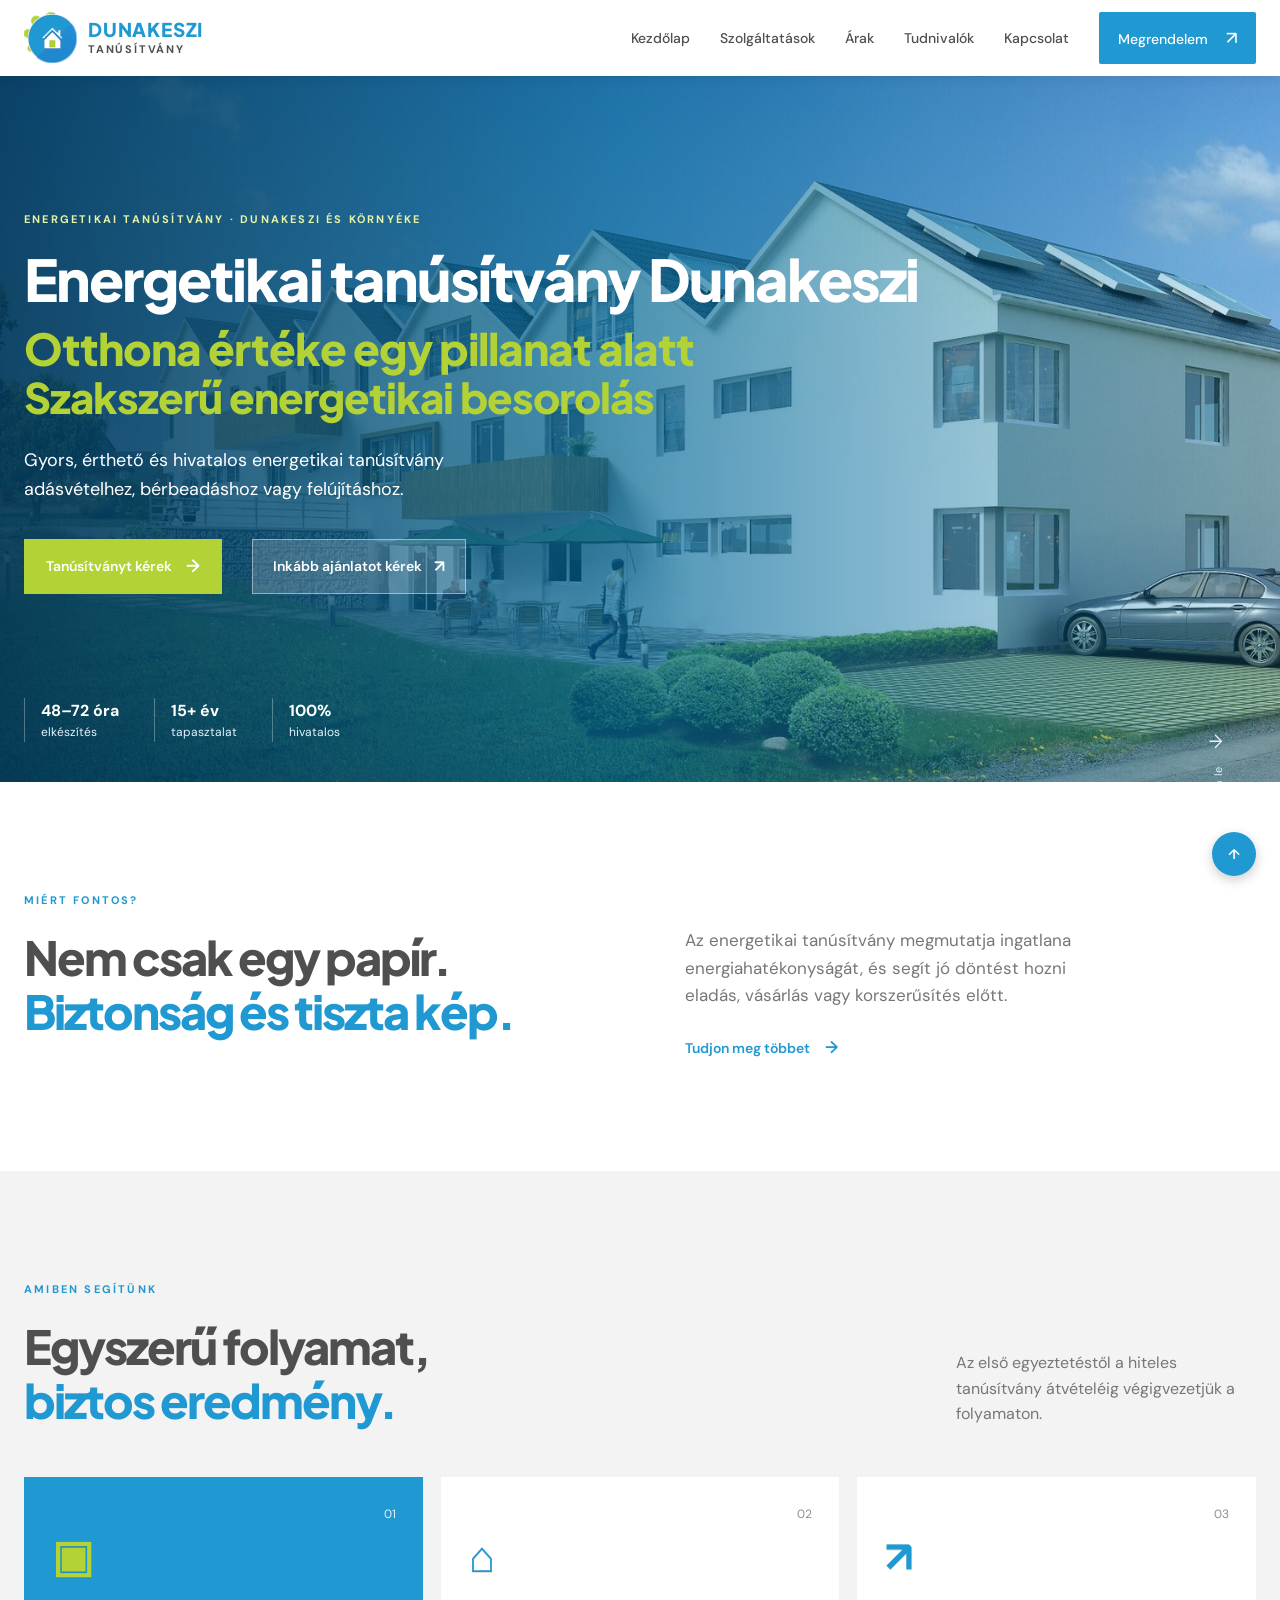
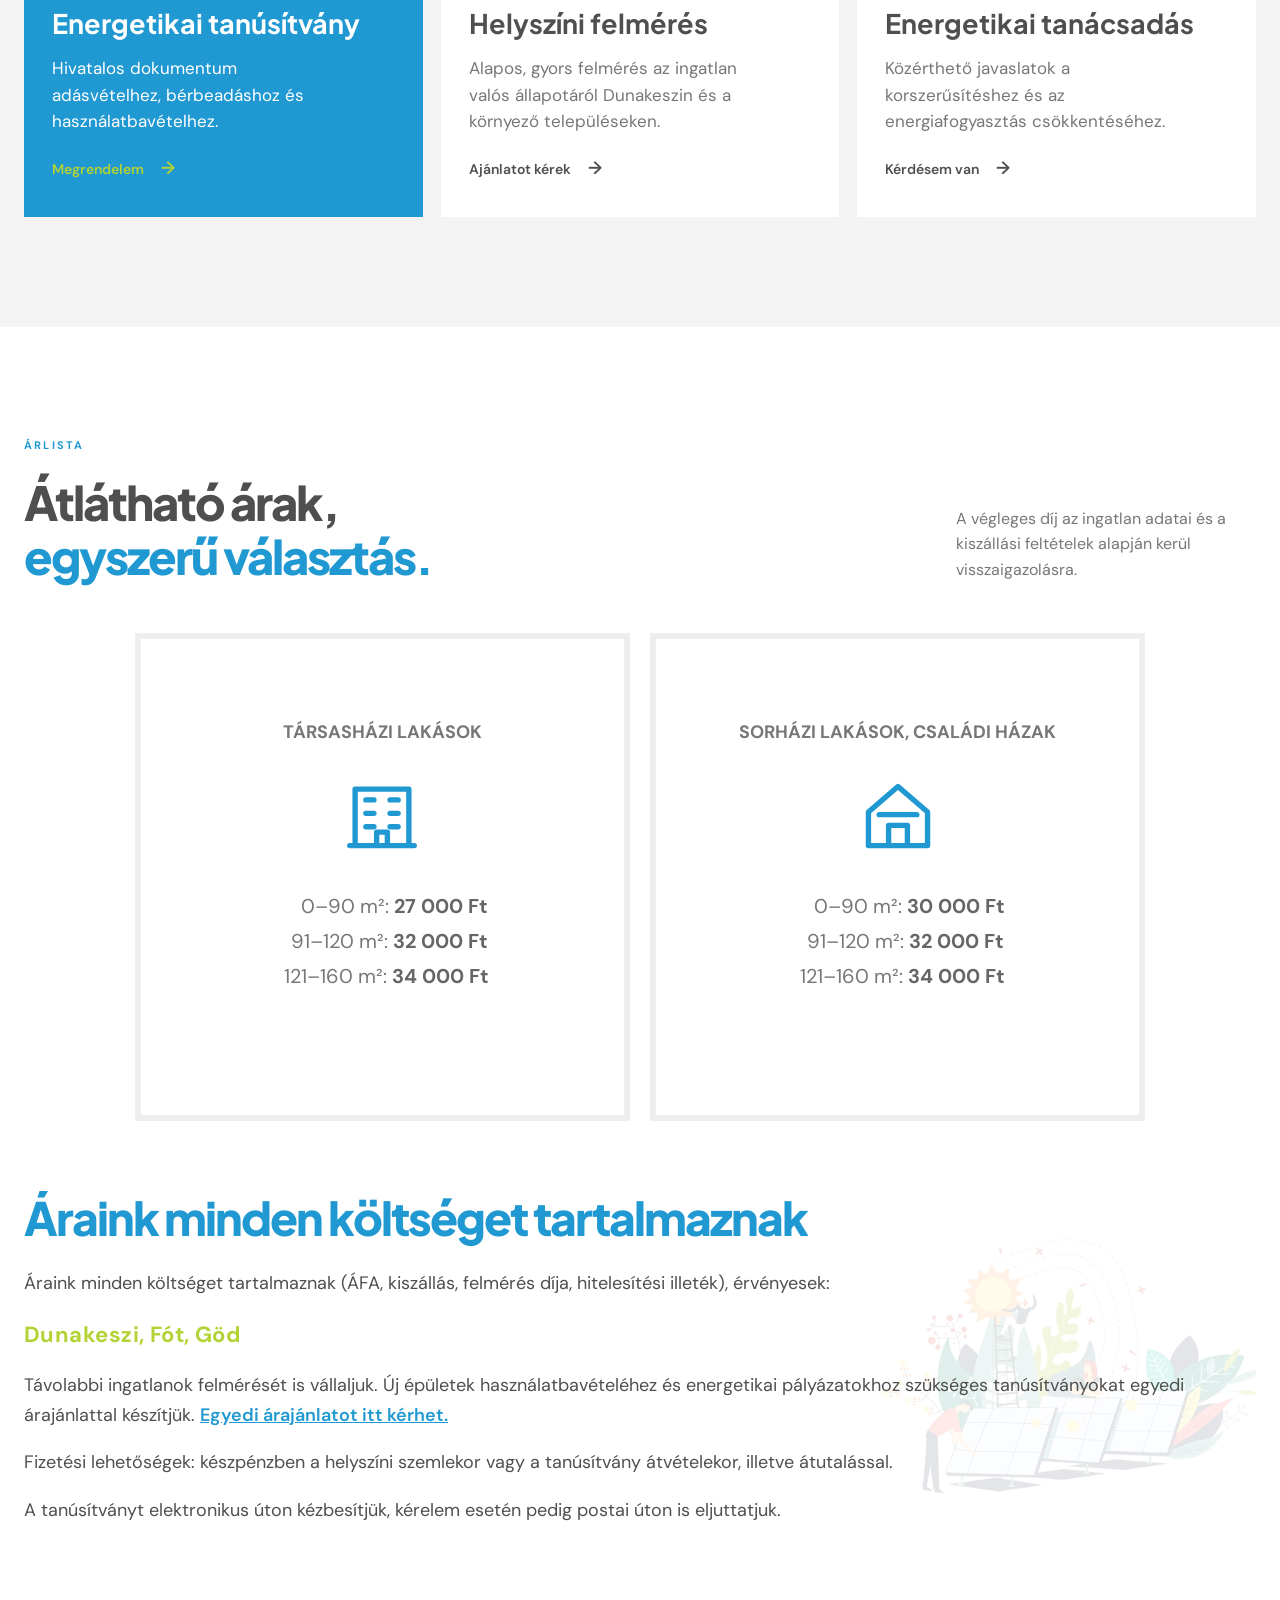
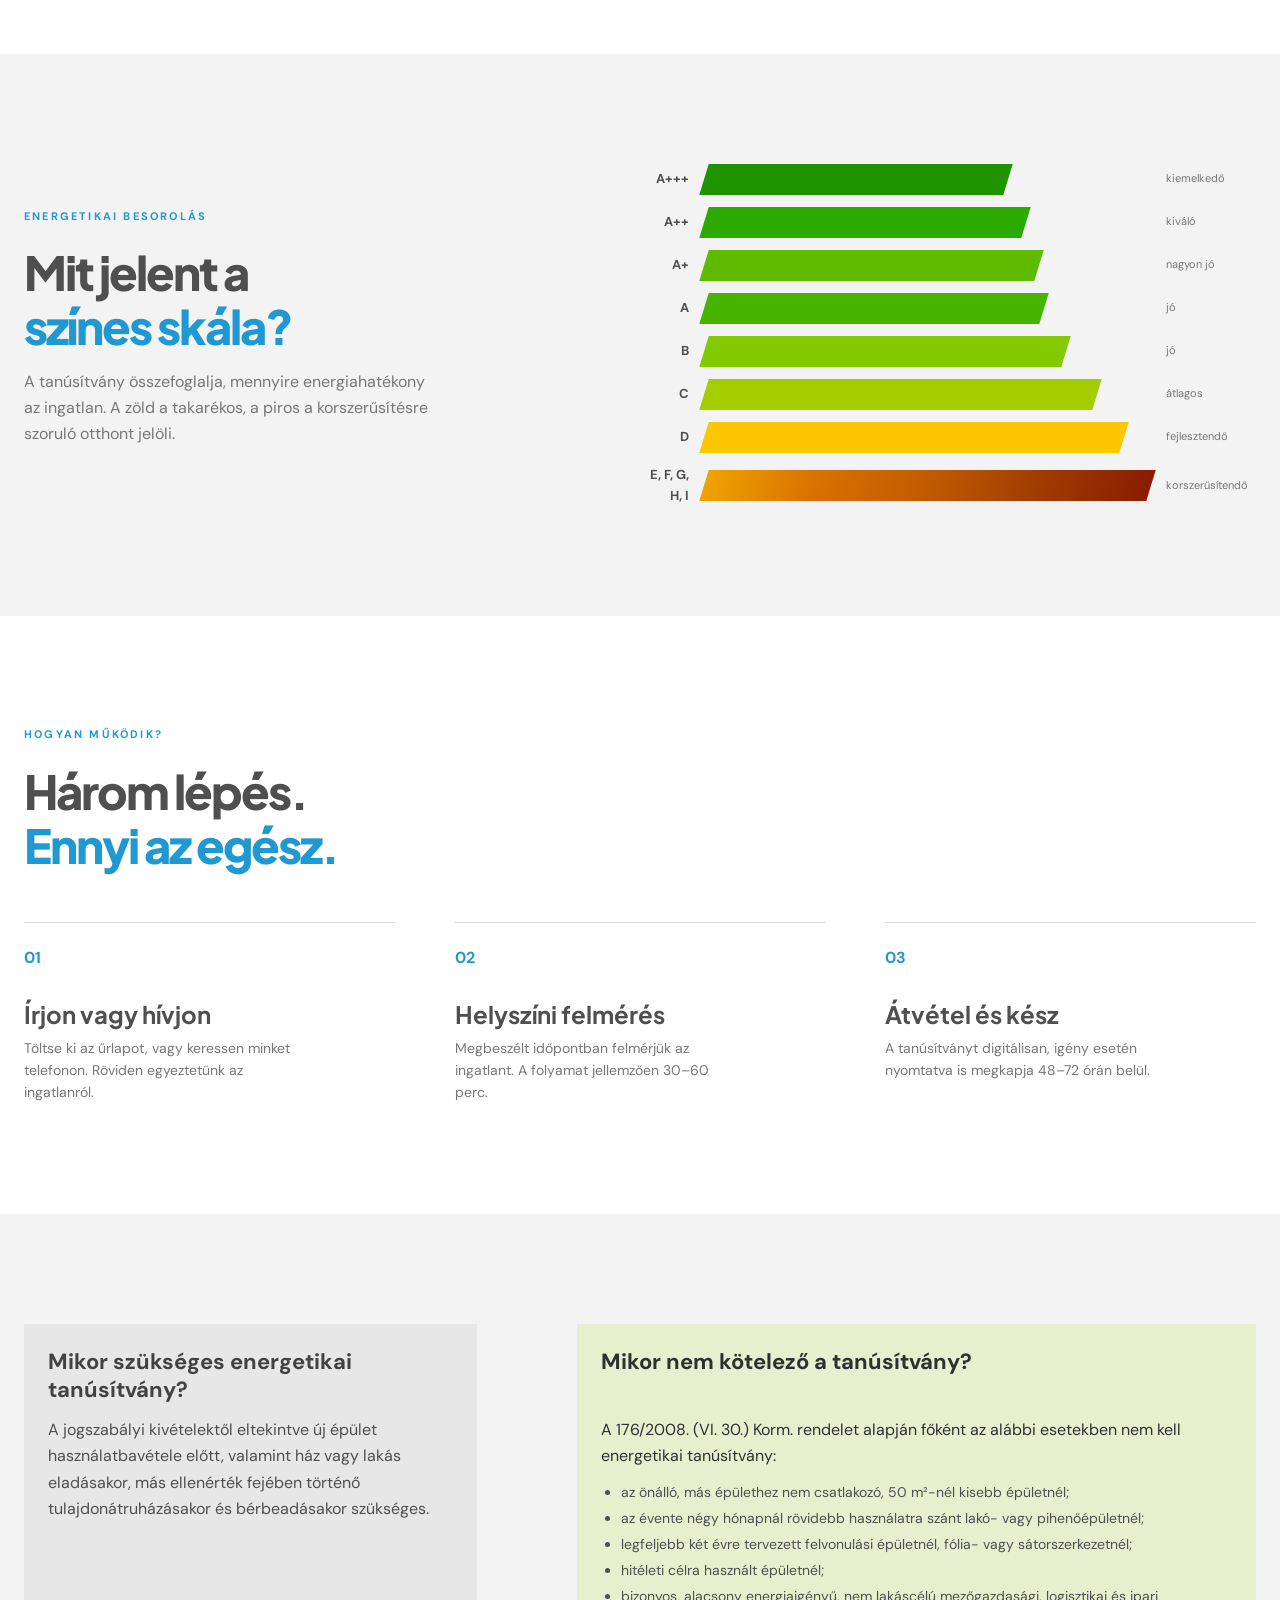
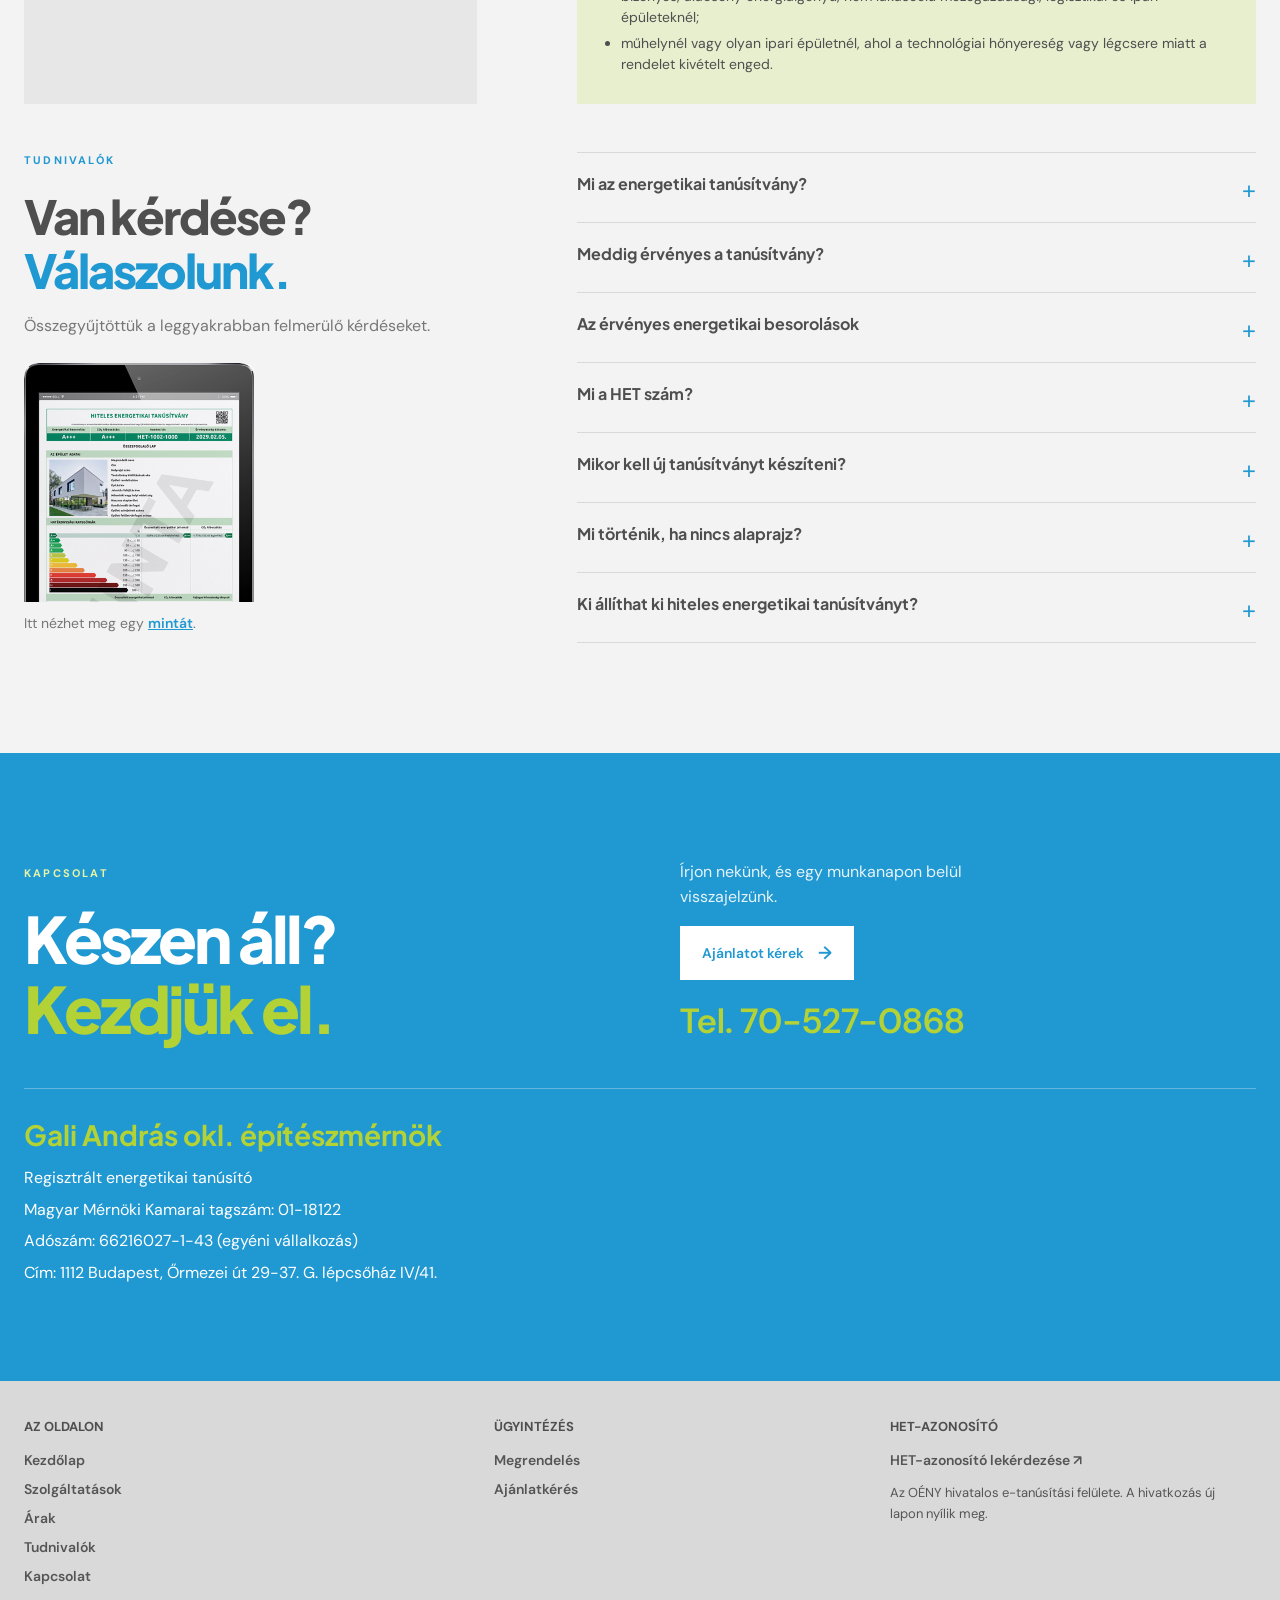
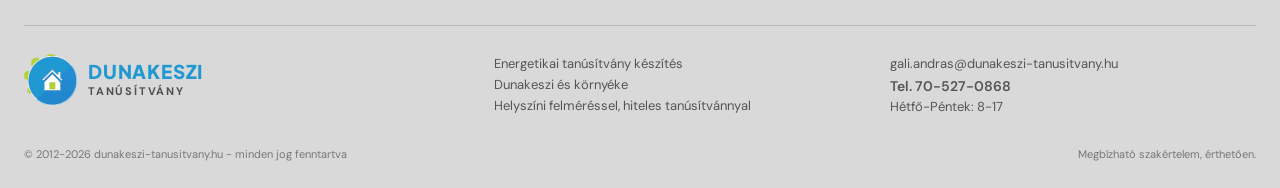
==== commit d7b32fe4: "Hiteles teljes tartalom atvetele a html-teszt-src forrasbol - index.html, megrendeles.html, ajanlatk" ====
--- a/index.html
+++ b/index.html
@@ -3,31 +3,31 @@
 <head>
   <meta charset="UTF-8">
   <meta name="viewport" content="width=device-width, initial-scale=1.0">
-  <meta name="description" content="Gyors és megbízható energetikai tanúsítvány készítés Dunakeszin és környékén.">
-  <meta name="robots" content="index,follow,max-image-preview:large">
+  <meta name="description" content="Energetikai tanúsítvány Dunakeszin, Fóton és Gödön. Helyszíni felmérés, átlátható árak, hivatalos tanúsítvány. Kérjen ajánlatot vagy rendeljen online!">
+  <meta name="robots" content="noindex,nofollow,noarchive">
   <meta name="author" content="Dunakeszi tanúsítvány">
   <meta name="theme-color" content="#2098d1">
   <link rel="canonical" href="https://dunakeszi-tanusitvany.hu/">
   <meta property="og:type" content="website">
   <meta property="og:locale" content="hu_HU">
-  <meta property="og:title" content="Energetikai tanúsítvány Dunakeszin | Dunakeszi tanúsítvány">
-  <meta property="og:description" content="Energetikai tanúsítvány készítés Dunakeszin, Fóton és Gödön. Gyors ügyintézés, átlátható árak, hivatalos tanúsítvány.">
+  <meta property="og:title" content="Energetikai tanúsítvány Dunakeszi | Dunakeszi tanúsítvány">
+  <meta property="og:description" content="Energetikai tanúsítvány Dunakeszin, Fóton és Gödön. Helyszíni felmérés, átlátható árak, hivatalos tanúsítvány. Kérjen ajánlatot vagy rendeljen online!">
   <meta property="og:url" content="https://dunakeszi-tanusitvany.hu/">
   <meta property="og:image" content="https://dunakeszi-tanusitvany.hu/assets/terraced-house-1026367_1920-2.jpg">
   <meta name="twitter:card" content="summary_large_image">
-  <title>Energetikai tanúsítvány | Dunakeszi</title>
-  <script type="application/ld+json">{"@context":"https://schema.org","@type":"ProfessionalService","name":"Dunakeszi tanúsítvány","url":"https://dunakeszi-tanusitvany.hu/","logo":"https://dunakeszi-tanusitvany.hu/assets/logo.png","image":"https://dunakeszi-tanusitvany.hu/assets/terraced-house-1026367_1920-2.jpg","description":"Energetikai tanúsítvány készítés Dunakeszin, Fóton, Gödön és környékén.","telephone":"+36705270686","email":"gali.andras@dunakeszi-tanusitvany.hu","areaServed":["Dunakeszi","Fót","Göd"],"serviceType":"Energetikai tanúsítvány készítés","priceRange":"27000-34000 HUF","sameAs":["https://dunakeszi-tanusitvany.hu/"]}</script>
+  <title>Energetikai tanúsítvány Dunakeszi | Dunakeszi tanúsítvány</title>
+  <script type="application/ld+json">{"@context":"https://schema.org","@graph":[{"@type":"Organization","@id":"https://dunakeszi-tanusitvany.hu/#vallalkozas","name":"Dunakeszi tanúsítvány","url":"https://dunakeszi-tanusitvany.hu/","logo":"https://dunakeszi-tanusitvany.hu/assets/logo.png","image":"https://dunakeszi-tanusitvany.hu/assets/terraced-house-1026367_1920-2.jpg","telephone":"+36705270868","email":"gali.andras@dunakeszi-tanusitvany.hu"},{"@type":"Service","@id":"https://dunakeszi-tanusitvany.hu/#szolgaltatas","name":"Energetikai tanúsítvány készítés","serviceType":"Energetikai tanúsítvány készítés","description":"Energetikai tanúsítvány készítés Dunakeszin, Fóton, Gödön és környékén.","url":"https://dunakeszi-tanusitvany.hu/","provider":{"@id":"https://dunakeszi-tanusitvany.hu/#vallalkozas"},"areaServed":[{"@type":"City","name":"Dunakeszi"},{"@type":"City","name":"Fót"},{"@type":"City","name":"Göd"}]},{"@type":"WebSite","@id":"https://dunakeszi-tanusitvany.hu/#website","url":"https://dunakeszi-tanusitvany.hu/","name":"Dunakeszi tanúsítvány","inLanguage":"hu-HU","publisher":{"@id":"https://dunakeszi-tanusitvany.hu/#vallalkozas"}},{"@type":"WebPage","@id":"https://dunakeszi-tanusitvany.hu/#webpage","url":"https://dunakeszi-tanusitvany.hu/","name":"Energetikai tanúsítvány Dunakeszi","inLanguage":"hu-HU","isPartOf":{"@id":"https://dunakeszi-tanusitvany.hu/#website"},"mainEntity":{"@id":"https://dunakeszi-tanusitvany.hu/#szolgaltatas"}}]}</script>
   <link rel="preconnect" href="https://fonts.googleapis.com">
   <link rel="preconnect" href="https://fonts.gstatic.com" crossorigin>
   <link href="https://fonts.googleapis.com/css2?family=DM+Sans:wght@400;500;600;700&family=Plus+Jakarta+Sans:wght@600;700;800&display=swap" rel="stylesheet">
-  <link rel="stylesheet" href="styles.css">
-</head>
+  <link rel="stylesheet" href="styles.css?v=20260923-white-order-label-1">
+<meta property="og:site_name" content="Dunakeszi tanúsítvány"><meta property="og:image:alt" content="Sorházi otthonok"><meta property="og:image:type" content="image/jpeg"></head>
 <body>
   <header class="site-header">
     <div class="container nav-wrap">
       <a class="brand" href="index.html" aria-label="Dunakeszi tanúsítvány főoldal">
         <img class="brand-logo" src="assets/logo.png" alt="Dunakeszi tanúsítvány ikon">
-        <span class="brand-title"><h1>DUNAKESZI</h1><h3>TANÚSÍTVÁNY</h3></span>
+        <span class="brand-title"><span class="brand-name">DUNAKESZI</span><span class="brand-subtitle">TANÚSÍTVÁNY</span></span>
       </a>
       <button class="menu-toggle" aria-label="Menü megnyitása" aria-expanded="false"><span></span><span></span><span></span></button>
       <nav class="main-nav" aria-label="Fő navigáció">
@@ -46,7 +46,8 @@
       <div class="hero-image"></div>
       <div class="container hero-content">
         <p class="eyebrow light">ENERGETIKAI TANÚSÍTVÁNY · DUNAKESZI ÉS KÖRNYÉKE</p>
-        <h1>Otthona értéke<br><em>egy pillanat alatt.</em></h1>
+        <h1>Energetikai tanúsítvány Dunakeszi</h1>
+        <h3 class="hero-slogan"><span class="hero-slogan-original">Otthona értéke egy pillanat alatt</span><br><span class="hero-slogan-secondary">Szakszerű energetikai besorolás</span></h3>
         <p class="hero-lead">Gyors, érthető és hivatalos energetikai tanúsítvány adásvételhez, bérbeadáshoz vagy felújításhoz.</p>
         <div class="hero-actions">
           <a class="button button-primary" href="megrendeles.html">Tanúsítványt kérek <span>→</span></a>
@@ -116,9 +117,9 @@
               <svg viewBox="0 0 64 64" role="img" aria-label="Társasház ikon"><path d="M12 54V12h40v42M8 54h48M20 20h6M38 20h6M20 30h6M38 30h6M20 40h6M38 40h6M28 54V44h8v10" /></svg>
             </div>
             <div class="price-lines">
-              <p><span>0–90 m²:</span> <strong>27 000 Ft</strong></p>
-              <p><span>91–120 m²:</span> <strong>32 000 Ft</strong></p>
-              <p><span>121–160 m²:</span> <strong>34 000 Ft</strong></p>
+              <p><span>0–90 m²:</span> <strong data-otk-price="th2">27 000 Ft</strong></p>
+              <p><span>91–120 m²:</span> <strong data-otk-price="cs3">32 000 Ft</strong></p>
+              <p><span>121–160 m²:</span> <strong data-otk-price="cs4">34 000 Ft</strong></p>
             </div>
             <a class="button button-primary price-order" href="megrendeles.html">Megrendelés <span>→</span></a>
           </article>
@@ -128,18 +129,17 @@
               <svg viewBox="0 0 64 64" role="img" aria-label="Családi ház ikon"><path d="M10 29 32 10l22 19v25H10V29ZM25 54V39h14v15M18 31h28" /></svg>
             </div>
             <div class="price-lines">
-              <p><span>0–90 m²:</span> <strong>30 000 Ft</strong></p>
-              <p><span>91–120 m²:</span> <strong>32 000 Ft</strong></p>
-              <p><span>121–160 m²:</span> <strong>34 000 Ft</strong></p>
+              <p><span>0–90 m²:</span> <strong data-otk-price="cs2">30 000 Ft</strong></p>
+              <p><span>91–120 m²:</span> <strong data-otk-price="cs3">32 000 Ft</strong></p>
+              <p><span>121–160 m²:</span> <strong data-otk-price="cs4">34 000 Ft</strong></p>
             </div>
             <a class="button button-primary price-order" href="megrendeles.html">Megrendelés <span>→</span></a>
           </article>
         </div>
         <div class="price-details">
           <h2>Áraink minden költséget tartalmaznak</h2>
-          <p>Áraink minden költséget tartalmaznak (ÁFA, kiszállás, felmérés díja, hitelesítési illeték), és az alábbi településeken érvényesek:</p>
+          <p>Áraink minden költséget tartalmaznak (ÁFA, kiszállás, felmérés díja, hitelesítési illeték), érvényesek:</p>
           <p class="price-locations">Dunakeszi, Fót, Göd</p>
-          <p>Energetikai tanúsítvány árak Dunakeszin, Fóton és Gödön. Nincs rejtett költség, gyors ügyintézés lakás és ház esetén.</p>
           <p>Távolabbi ingatlanok felmérését is vállaljuk. Új épületek használatbavételéhez és energetikai pályázatokhoz szükséges tanúsítványokat egyedi árajánlattal készítjük. <a href="ajanlatkeres.html">Egyedi árajánlatot itt kérhet.</a></p>
           <p>Fizetési lehetőségek: készpénzben a helyszíni szemlekor vagy a tanúsítvány átvételekor, illetve átutalással.</p>
           <p>A tanúsítványt elektronikus úton kézbesítjük, kérelem esetén pedig postai úton is eljuttatjuk.</p>
@@ -152,11 +152,13 @@
         <div><p class="eyebrow">ENERGETIKAI BESOROLÁS</p><h2>Mit jelent a<br><span>színes skála?</span></h2><p class="muted">A tanúsítvány összefoglalja, mennyire energiahatékony az ingatlan. A zöld a takarékos, a piros a korszerűsítésre szoruló otthont jelöli.</p></div>
         <div class="energy-scale" aria-label="Energetikai besorolási skála">
           <div class="scale-item"><b>A+++</b><span class="bar aplus"></span><small>kiemelkedő</small></div>
+          <div class="scale-item"><b>A++</b><span class="bar aplus2"></span><small>kiváló</small></div>
           <div class="scale-item"><b>A+</b><span class="bar a"></span><small>nagyon jó</small></div>
+          <div class="scale-item"><b>A</b><span class="bar aplus1"></span><small>jó</small></div>
           <div class="scale-item"><b>B</b><span class="bar b"></span><small>jó</small></div>
           <div class="scale-item"><b>C</b><span class="bar c"></span><small>átlagos</small></div>
           <div class="scale-item"><b>D</b><span class="bar d"></span><small>fejlesztendő</small></div>
-          <div class="scale-item"><b>E–I</b><span class="bar e"></span><small>korszerűsítendő</small></div>
+          <div class="scale-item"><b>E, F, G, H, I</b><span class="bar e"></span><small>korszerűsítendő</small></div>
         </div>
       </div>
     </section>
@@ -173,22 +175,108 @@
     </section>
 
     <section class="faq section-pad" id="tudnivalok">
+      <div class="container faq-guidance-row">
+        <div>
+          <h3>Mikor szükséges energetikai tanúsítvány?</h3>
+          <p>A jogszabályi kivételektől eltekintve új épület használatbavétele előtt, valamint ház vagy lakás eladásakor, más ellenérték fejében történő tulajdonátruházásakor és bérbeadásakor szükséges.</p>
+        </div>
+        <div class="faq-exemption-box">
+          <h3>Mikor nem kötelező a tanúsítvány?</h3>
+          <p>A 176/2008. (VI. 30.) Korm. rendelet alapján főként az alábbi esetekben nem kell energetikai tanúsítvány:</p>
+          <ul>
+            <li>az önálló, más épülethez nem csatlakozó, 50 m²-nél kisebb épületnél;</li>
+            <li>az évente négy hónapnál rövidebb használatra szánt lakó- vagy pihenőépületnél;</li>
+            <li>legfeljebb két évre tervezett felvonulási épületnél, fólia- vagy sátorszerkezetnél;</li>
+            <li>hitéleti célra használt épületnél;</li>
+            <li>bizonyos, alacsony energiaigényű, nem lakáscélú mezőgazdasági, logisztikai és ipari épületeknél;</li>
+            <li>műhelynél vagy olyan ipari épületnél, ahol a technológiai hőnyereség vagy légcsere miatt a rendelet kivételt enged.</li>
+          </ul>
+        </div>
+      </div>
       <div class="container faq-layout">
-        <div><p class="eyebrow">TUDNIVALÓK</p><h2>Van kérdése?<br><span>Válaszolunk.</span></h2><p class="muted">Összegyűjtöttük a leggyakrabban felmerülő kérdéseket.</p></div>
+        <div><p class="eyebrow">TUDNIVALÓK</p><h2>Van kérdése?<br><span>Válaszolunk.</span></h2><p class="muted">Összegyűjtöttük a leggyakrabban felmerülő kérdéseket.</p>
+          
+          <a class="image-popup-trigger faq-certificate-preview" href="assets/hiteles-tanusitvany.jpeg" data-popup-image="assets/hiteles-tanusitvany.jpeg" data-popup-title="Hiteles energetikai tanúsítvány mintája" aria-label="A teljes energetikai tanúsítvány mintájának megnyitása nagyítva">
+            <img src="assets/energetikai-tanusitvany-dunakeszi2c.png" alt="Energetikai tanúsítvány mintája tableten – kattintson a teljes képhez" width="414" height="430" loading="lazy" decoding="async">
+          </a><p class="certificate-sample-link">Itt nézhet meg egy <a class="image-popup-trigger" href="assets/hiteles-tanusitvany.jpeg" data-popup-image="assets/hiteles-tanusitvany.jpeg" data-popup-title="Hiteles energetikai tanúsítvány mintája">mintát</a>.</p></div>
         <div class="accordion">
-          <details open><summary>Mi az energetikai tanúsítvány?</summary><p>Az energetikai tanúsítvány egy szakvélemény, amely az ingatlan energiafelhasználását és energiahatékonyságát mutatja meg. A tanúsítvány azt vizsgálja, hogy az adott lakás vagy ingatlan mennyi energiát igényel a komfortos használathoz, így képet ad a várható energiafogyasztásról és a rezsiköltségek alakulásáról.</p><p>Ingatlan értékesítése vagy bérbeadása esetén az energetikai tanúsítvány meglétét jogszabály írja elő, amely segíti a vevőt vagy bérlőt az ingatlanok összehasonlításában és a megalapozott döntésben.</p></details>
+          
+          
+          <details><summary>Mi az energetikai tanúsítvány?</summary><p>Az energetikai tanúsítvány egy szakvélemény, amely az ingatlan energiafelhasználását és energiahatékonyságát mutatja meg. A tanúsítvány azt vizsgálja, hogy az adott lakás vagy ingatlan mennyi energiát igényel a komfortos használathoz, így képet ad a várható energiafogyasztásról és a rezsiköltségek alakulásáról.</p><p><a class="image-popup-trigger" href="assets/hiteles-tanusitvany.jpeg" data-popup-image="assets/hiteles-tanusitvany.jpeg" data-popup-title="Hiteles energetikai tanúsítvány mintája">A tanúsítvány mintájának megtekintése</a></p></details>
           <details><summary>Meddig érvényes a tanúsítvány?</summary><p>Az energetikai tanúsítvány a kiállítás napjától számítva <strong>5 évig érvényes.</strong></p><p>Mivel a tanúsítvány a helyszíni felmérés időpontjában aktuális energetikai jellemzőket rögzíti, átalakítás vagy korszerűsítés esetén új tanúsítvány elkészítése válhat szükségessé.</p></details>
           <details><summary>Az érvényes energetikai besorolások</summary><p>Jelenleg (2026) az ingatlanok A+++ és I között 12-féle energetikai besorolást érhetnek el. A kategóriákat a <a href="https://njt.jog.gov.hu/jogszabaly/2008-176-20-22" target="_blank" rel="noopener noreferrer">176/2008. (VI. 30.) Korm. rendelet</a> 3. melléklete határozza meg, a számítási módszertan alapját pedig a <a href="https://njt.jog.gov.hu/jogszabaly/2023-9-20-8X" target="_blank" rel="noopener noreferrer">9/2023. (V. 25.) ÉKM rendelet</a> adja. A legmagasabb energiahatékonysági szintet az „A+++” képviseli, az „I” energetikai besorolási osztály a leginkább energiapazarló. Új épület építése esetén a <a href="https://galiandras.hu/kozel-nulla-energiaigenyu-epulet" target="_blank" rel="noopener noreferrer">közel nulla energiaigényű épületek követelményszintje</a> a minimális elvárás, amit az „A” energetikai besorolás teljesít.</p><p><strong>A számok a besorolás mellett</strong><br>Az energetikai besorolás a követelményhez viszonyított eltéréstől függ, minden osztályzat egy tól–ig tartománnyal van meghatározva. Az energetikai besorolás nem közvetlenül a rezsiszámlából, hanem számított műszaki adatokból készül. A tanúsító meghatározza az összesített energetikai jellemzőt, majd azt a jogszabály szerinti referenciaértékhez viszonyítja. A táblázatban szereplő százalékok ezt az arányt mutatják. Az „A” kategória például 90% és 100% közé esik: ilyen besorolást az az ingatlan kap, amelynek számított energetikai jellemzője nem haladja meg a követelményértéket, de nem is kedvezőbb annak 90%-ánál. Ha az érték alacsonyabb, jobb kategória következik; ha magasabb, gyengébb besorolás.</p></details>
-          <details><summary>Mi a HET szám?</summary><p>A <strong>HET szám</strong> a Hiteles Energetikai Tanúsítvány szám rövidítése, és a szakvélemény címoldalának jobb felső sarkában található egyedi azonosítót jelenti. Ezt az azonosítót az Országos Építésügyi Nyilvántartás (<a href="https://www.oeny.hu/oeny/e-tanusitas/" target="_blank" rel="noopener noreferrer">OÉNY</a>) rendeli a szakvéleményekhez.</p><p>A HET szám igazolja a tanúsítvány hitelességét, és az OÉNY kormányzati adatbázisból bárki lekérdezheti az ingatlan pontos címének vagy helyrajzi számának megadásával. A hatályos jogszabály alapján minden adásvételi és bérleti szerződésnek tartalmaznia kell a <a href="index.html#tudnivalok">HET azonosító számot</a>, erről az ellenjegyző ügyvédnek kötelessége gondoskodni.</p></details>
+          <details><summary>Mi a HET szám?</summary><p>A <strong>HET szám</strong> a Hiteles Energetikai Tanúsítvány szám rövidítése, és a szakvélemény címoldalának jobb felső sarkában található egyedi azonosítót jelenti. Ezt az azonosítót az Országos Építésügyi Nyilvántartás (<a href="https://www.oeny.hu/oeny/e-tanusitas/" target="_blank" rel="noopener noreferrer">OÉNY</a>) rendeli a szakvéleményekhez.</p><p>A HET szám igazolja a tanúsítvány hitelességét, és az OÉNY kormányzati adatbázisból bárki lekérdezheti az ingatlan pontos címének vagy helyrajzi számának megadásával. A hatályos jogszabály alapján minden adásvételi és bérleti szerződésnek tartalmaznia kell a <a class="image-popup-trigger" href="assets/het-azonosito.jpeg" data-popup-image="assets/het-azonosito.jpeg" data-popup-title="A HET azonosító helye">HET azonosító szám</a>, erről az ellenjegyző ügyvédnek kötelessége gondoskodni.</p></details>
+          <details><summary>Mikor kell új tanúsítványt készíteni?</summary><p>Új tanúsítványra elsősorban akkor van szükség, ha a korábbi tanúsítvány érvényessége lejárt, vagy az ingatlan energetikai jellemzői jelentősen megváltoztak, például korszerűsítés, bővítés vagy gépészeti átalakítás történt. Ilyenkor a korábbi dokumentum már nem feltétlenül tükrözi az ingatlan aktuális állapotát.</p></details>
+          <details><summary>Mi történik, ha nincs alaprajz?</summary><p>Az alaprajz hasznos segítség, de hiánya önmagában nem akadály. A helyszíni felmérés során a szükséges méreteket és adatokat felvesszük. Ha rendelkezésre áll alaprajz, az gyorsíthatja a munkát, de ennek hiányában is elkészíthető a tanúsítvány.</p></details>
+          <details><summary>Ki állíthat ki hiteles energetikai tanúsítványt?</summary><p>Hiteles energetikai tanúsítványt TÉ jogosultsággal rendelkező mérnök állíthat ki. A tanúsító a dokumentumot az országos elektronikus nyilvántartásba, az OÉNY rendszerébe is feltölti. <a href="https://www.mmk.hu/kereses/tagok" target="_blank" rel="noopener noreferrer">A Magyar Mérnöki Kamara jogosultság-keresője</a> segítségével ellenőrizhető a nyilvántartás.</p></details>
         </div>
       </div>
     </section>
 
     <section class="contact-cta" id="kapcsolat">
-      <div class="container contact-inner"><div><p class="eyebrow light">KAPCSOLAT</p><h2>Készen áll?<br><em>Kezdjük el.</em></h2></div><div><p>Írjon nekünk, és egy munkanapon belül visszajelzünk.</p><a class="button button-light" href="ajanlatkeres.html">Ajánlatot kérek <span>→</span></a><a class="phone-link" href="tel:+36705270686">06 70-527-0686</a></div></div>
+      <div class="container contact-inner"><div><p class="eyebrow light">KAPCSOLAT</p><h2>Készen áll?<br><em>Kezdjük el.</em></h2></div><div><p>Írjon nekünk, és egy munkanapon belül visszajelzünk.</p><a class="button button-light" href="ajanlatkeres.html">Ajánlatot kérek <span>→</span></a><a class="phone-link" href="tel:+36705270868">Tel. 70-527-0868</a></div></div>
+      <div class="container contact-business">
+        <div class="contact-business-copy">
+        <h3>Gali András okl. építészmérnök</h3>
+        <p>Regisztrált energetikai tanúsító</p>
+        <p>Magyar Mérnöki Kamarai tagszám: 01-18122</p>
+        <p>Adószám: 66216027-1-43 (egyéni vállalkozás)</p>
+        <p>Cím: 1112 Budapest, Őrmezei út 29-37. G. lépcsőház IV/41.</p>
+        </div>
+        
+      </div>
     </section>
   </main>
-  <footer class="site-footer"><div class="container footer-inner"><a class="brand brand-footer" href="index.html"><img class="brand-logo brand-logo-footer" src="assets/logo.png" alt="Dunakeszi tanúsítvány ikon"><span class="brand-title"><h1>DUNAKESZI</h1><h3>TANÚSÍTVÁNY</h3></span></a><p>Energetikai tanúsítvány készítés<br>Dunakeszi és környéke</p><div><span class="email-text">gali.andras@dunakeszi-tanusitvany.hu</span><br><a href="tel:+36705270686">06 70-527-0686</a></div></div><div class="container copyright"><span id="footer-year">© 2012-2026 dunakeszi-tanusitvany.hu - minden jog fenntartva</span><span>Megbízható szakértelem, érthetően.</span></div></footer><script>document.getElementById('footer-year').textContent='© '+(new Date().getFullYear()>=2012? '2012-'+new Date().getFullYear() : new Date().getFullYear())+' dunakeszi-tanusitvany.hu - minden jog fenntartva';</script>
-  <script src="script.js"></script>
-<button class="back-to-top" type="button" aria-label="Vissza az oldal tetejére" title="Vissza a tetejére">↑</button></body>
+  <footer class="site-footer"><div class="container footer-links-grid">
+<nav aria-label="Lábléc – navigáció"><h2>Az oldalon</h2><ul>
+<li><a href="index.html">Kezdőlap</a></li>
+<li><a href="index.html#szolgaltatasok">Szolgáltatások</a></li>
+<li><a href="index.html#arak">Árak</a></li>
+<li><a href="index.html#tudnivalok">Tudnivalók</a></li>
+<li><a href="index.html#kapcsolat">Kapcsolat</a></li>
+</ul></nav>
+<nav aria-label="Lábléc – ügyintézés"><h2>Ügyintézés</h2><ul>
+<li><a href="megrendeles.html">Megrendelés</a></li>
+<li><a href="ajanlatkeres.html">Ajánlatkérés</a></li>
+</ul></nav>
+<div><h2>HET-azonosító</h2><ul><li><a href="https://www.oeny.hu/oeny/e-tanusitas/" target="_blank" rel="noopener noreferrer">HET-azonosító lekérdezése <span aria-hidden="true">↗</span><span class="footer-sr-only"> (új lapon nyílik meg)</span></a></li></ul><p class="footer-help">Az OÉNY hivatalos e-tanúsítási felülete. A hivatkozás új lapon nyílik meg.</p></div>
+</div><div class="container footer-inner"><a class="brand brand-footer" href="index.html"><img class="brand-logo brand-logo-footer" src="assets/logo.png" alt="Dunakeszi tanúsítvány ikon"><span class="brand-title"><span class="brand-name">DUNAKESZI</span><span class="brand-subtitle">TANÚSÍTVÁNY</span></span></a><p>Energetikai tanúsítvány készítés<br>Dunakeszi és környéke<br>Helyszíni felméréssel, hiteles tanúsítvánnyal</p><div class="footer-contact"><span class="email-text">gali.andras@dunakeszi-tanusitvany.hu</span><a class="footer-phone" href="tel:+36705270868">Tel. 70-527-0868</a><span class="footer-hours">Hétfő-Péntek: 8-17</span></div></div><div class="container copyright"><span id="footer-year">© 2012-2026 dunakeszi-tanusitvany.hu - minden jog fenntartva</span><span>Megbízható szakértelem, érthetően.</span></div></footer><script>document.getElementById('footer-year').textContent='© '+(new Date().getFullYear()>=2012? '2012-'+new Date().getFullYear() : new Date().getFullYear())+' dunakeszi-tanusitvany.hu - minden jog fenntartva';</script>
+  <script src="script.js?v=20260923-faq-closed-1"></script>
+<button class="back-to-top" type="button" aria-label="Vissza az oldal tetejére" title="Vissza a tetejére">↑</button><script>
+(() => {
+  const cells = Array.from(document.querySelectorAll('[data-otk-price]'));
+  if (!cells.length) return;
+  const storageKey = 'dunakeszi-2120-otk-prices-teszt-v4';
+  const valid = data => data && data.ok === true && data.zip === 2120
+    && ['fresh', 'partial', 'cached'].includes(data.status)
+    && Number.isInteger(data.updated_at) && data.updated_at > 0
+    && data.updated_at * 1000 <= Date.now() + 300000
+    && data.prices && cells.every(cell => Number.isInteger(data.prices[cell.dataset.otkPrice])
+      && data.prices[cell.dataset.otkPrice] > 0 && data.prices[cell.dataset.otkPrice] <= 10000000);
+  let newest = 0;
+  const render = data => {
+    if (!valid(data) || data.updated_at < newest) return false;
+    const format = new Intl.NumberFormat('hu-HU');
+    cells.forEach(cell => { cell.textContent = format.format(data.prices[cell.dataset.otkPrice]) + ' Ft'; });
+    newest = data.updated_at;
+    return true;
+  };
+  try { render(JSON.parse(localStorage.getItem(storageKey))); } catch (_) { /* Keep HTML prices. */ }
+  const controller = new AbortController();
+  const timeout = setTimeout(() => controller.abort(), 12000);
+  fetch('backend/gipsy-prices.php', { cache: 'no-store', signal: controller.signal })
+    .then(response => {
+      if (!response.ok) throw new Error('Price update unavailable');
+      return response.json();
+    })
+    .then(data => {
+      if (!render(data)) return;
+      try { localStorage.setItem(storageKey, JSON.stringify(data)); } catch (_) { /* Storage is optional. */ }
+    })
+    .catch(() => { /* Preserve the last displayed prices; do not replace them with a message. */ })
+    .finally(() => clearTimeout(timeout));
+})();
+
+</script>
+</body>
 </html>
--- a/styles.css
+++ b/styles.css
@@ -1,20 +1,298 @@
 :root{--ink:#4f4f4f;--muted:#777777;--cream:#f3f3f3;--green:#b3d235;--dark:#2098d1;--line:#d9d9d9;--serif:"Plus Jakarta Sans",sans-serif;--sans:"DM Sans",sans-serif}
-*{box-sizing:border-box}html{scroll-behavior:smooth}body{margin:0;color:var(--ink);background:var(--cream);font:16px/1.6 var(--sans)}a{color:inherit;text-decoration:none}.container{width:min(1180px,calc(100% - 48px));margin:auto}
-.site-header{height:76px;background:#fff;position:relative;z-index:5}.nav-wrap{height:100%;display:flex;align-items:center;justify-content:space-between}.brand{display:flex;align-items:center;gap:11px;line-height:1.05;background:transparent}.brand img{display:block;background:transparent}.brand-mark{width:33px;height:33px;background:var(--green);display:grid;place-items:center;border-radius:50%;font:800 20px var(--serif);color:var(--dark)}.brand-logo{width:53px;height:52px;display:block;object-fit:contain;object-position:center;background:transparent;padding:0}.brand-logo-footer{width:53px;height:52px}.brand-title{display:block}.brand-title h1{font:800 19px/1 var(--serif);letter-spacing:.8px;margin:0;color:var(--dark)}.brand-title h3{font:700 11px/1.15 var(--sans);letter-spacing:1.8px;margin:4px 0 0;color:var(--ink)}.brand strong,.brand small{display:block}.brand strong{font:700 16px var(--serif);letter-spacing:-.5px}.brand small{color:#777777;font-size:11px;letter-spacing:1.5px;text-transform:uppercase;margin-top:3px}.main-nav{display:flex;align-items:center;gap:30px;font-size:14px;font-weight:600}.main-nav>a:not(.nav-cta){transition:color .2s}.main-nav>a:not(.nav-cta):hover{color:#2098d1}.nav-cta{background:var(--dark);color:#fff;padding:12px 19px;border-radius:2px}.nav-cta span,.button span,.card-link span{margin-left:14px;font-size:18px}.menu-toggle{display:none;background:none;border:0}
+*{box-sizing:border-box}html{scroll-behavior:smooth}body{margin:0;color:var(--ink);background:var(--cream);font:16px/1.6 var(--sans)}a{color:inherit;text-decoration:none}.container{width:min(1320px,calc(100% - 48px));margin:auto}
+.site-header{height:76px;background:#fff;position:relative;z-index:5}.nav-wrap{height:100%;display:flex;align-items:center;justify-content:space-between}.brand{display:flex;align-items:center;gap:11px;line-height:1.05;background:transparent}.brand img{display:block;background:transparent}.brand-mark{width:33px;height:33px;background:var(--green);display:grid;place-items:center;border-radius:50%;font:800 20px var(--serif);color:var(--dark)}.brand-logo{width:53px;height:52px;display:block;object-fit:contain;object-position:center;background:transparent;padding:0}.brand-logo-footer{width:53px;height:52px}.brand-title{display:block}.brand-title .brand-name{font:800 19px/1 var(--serif);letter-spacing:.8px;margin:0;color:var(--dark)}.brand-title .brand-subtitle{font:700 11px/1.15 var(--sans);letter-spacing:1.8px;margin:4px 0 0;color:var(--ink)}.brand strong,.brand small{display:block}.brand strong{font:700 16px var(--serif);letter-spacing:-.5px}.brand small{color:#777777;font-size:11px;letter-spacing:1.5px;text-transform:uppercase;margin-top:3px}.main-nav{display:flex;align-items:center;gap:30px;font-size:14px;font-weight:600}.main-nav>a:not(.nav-cta){transition:color .2s}.main-nav>a:not(.nav-cta):hover{color:#2098d1}.nav-cta{background:var(--dark);color:#fff;padding:12px 19px;border-radius:2px}.nav-cta span,.button span,.card-link span{margin-left:14px;font-size:18px}.menu-toggle{display:none;background:none;border:0}
 .hero{height:670px;position:relative;color:#fff;overflow:hidden}.hero-image{position:absolute;inset:0;background:linear-gradient(90deg,rgba(0,55,90,.9) 0%,rgba(0,101,150,.7) 48%,rgba(32,152,209,.2) 100%),url("assets/terraced-house-1026367_1920-2.jpg") center/cover;animation:heroZoom 10s ease-out both;transform-origin:center}.hero-content{position:relative;padding-top:135px}.eyebrow{font-size:11px;letter-spacing:2.2px;font-weight:700;color:#2098d1;margin:0 0 20px}.eyebrow.light{color:#e7f3a7}.hero h1,.page-hero h1{font:800 clamp(42px,6vw,79px)/1.05 var(--serif);letter-spacing:-4px;margin:0 0 26px}.hero h1 em,.contact-cta h2 em{font-style:normal;color:var(--green)}.hero-lead{font-size:18px;max-width:480px;color:#ffffff}.hero-actions{display:flex;align-items:center;gap:30px;margin-top:35px}.button{border:0;display:inline-flex;align-items:center;padding:15px 22px;font-weight:700;cursor:pointer;font:700 14px var(--sans);transition:transform .2s,background .2s}.button:hover{transform:translateY(-2px)}.button-primary{background:var(--green);color:var(--dark)}.button-light{background:#ffffff;color:var(--dark)}.text-link{font-weight:700;font-size:14px}.text-link span{margin-left:12px;font-size:17px}.text-link.light{color:#fff}.text-link.dark{color:var(--dark)}.trust-row{display:flex;gap:35px;margin-top:104px;color:#e5f3fa;font-size:12px}.trust-row span{border-left:1px solid rgba(255,255,255,.3);padding-left:16px}.trust-row b{display:block;color:#fff;font-size:16px}.scroll-note{position:absolute;right:5%;bottom:35px;font-size:11px;letter-spacing:1px;color:#e5f3fa;transform:rotate(-90deg);transform-origin:right}.scroll-note span{font-size:18px;margin-left:13px}
 .section-pad{padding:110px 0}.two-col{display:grid;grid-template-columns:1fr 1fr;gap:90px}.section-pad h2,.rating-section h2,.faq h2{font:800 clamp(30px,4vw,47px)/1.15 var(--serif);letter-spacing:-2px;margin:0}.section-pad h2 span,.rating-section h2 span,.faq h2 span{color:#2098d1}.intro{background:#fff}.intro-copy{padding-top:35px;max-width:430px;color:var(--muted);font-size:17px}.intro-copy p{margin:0 0 25px}.services{background:var(--cream)}.section-heading{display:flex;justify-content:space-between;align-items:end;margin-bottom:50px}.section-heading>p{max-width:300px;color:var(--muted);margin:0}.service-grid{display:grid;grid-template-columns:repeat(3,1fr);gap:18px}.service-card{background:#fff;padding:30px 28px 34px;min-height:340px;position:relative;display:flex;flex-direction:column}.service-card.featured{background:var(--dark);color:#fff}.card-number{position:absolute;right:27px;top:28px;color:#8c8c8c;font-size:12px}.featured .card-number{color:#e7f3fa}.service-icon{font-size:44px;line-height:1;color:#2098d1;margin:28px 0 28px;font-weight:700;text-shadow:0 1px 0 rgba(0,0,0,.12)}.featured .service-icon{color:#b3d235}.service-card h3{font:700 25px/1.2 var(--serif);margin:0 0 16px}.service-card p{color:var(--muted);font-size:17px;line-height:1.55;margin:0;max-width:290px}.featured p{color:#fff}.card-link{font-weight:700;font-size:16px;margin-top:auto}.featured .card-link{color:#b3d235}.rating-section{background:#f3f3f3}.rating-layout{display:grid;grid-template-columns:1fr 1.15fr;gap:90px;align-items:center}.muted{color:var(--muted);max-width:420px}.energy-scale{display:grid;gap:12px}.scale-item{display:grid;grid-template-columns:44px 1fr 90px;align-items:center;gap:15px;font-size:13px}.scale-item b{text-align:right}.scale-item small{color:var(--muted);font-size:11px}.bar{height:31px;display:block;transform:skew(-17deg);transform-origin:left}.aplus{background:#1e9500;width:68%}.a{background:#5ebb00;width:75%}.b{background:#84ca00;width:81%}.c{background:#a5ce00;width:88%}.d{background:#fdc700;width:94%}.e{background:linear-gradient(90deg,#f0a300 0%,#d77100 25%,#c15b00 50%,#9f3c00 75%,#8a1c00 100%);width:100%}.f{background:#d77100;width:100%}.g{background:#c15b00;width:100%}.h{background:#9f3c00;width:100%}.i{background:#8a1c00;width:100%}.steps{background:#fff}.steps-grid{display:grid;grid-template-columns:repeat(3,1fr);gap:60px}.step{border-top:1px solid var(--line);padding-top:22px}.step>span{color:#2098d1;font-weight:700}.step h3{font:700 19px var(--serif);margin:28px 0 8px}.step p{color:var(--muted);font-size:14px;margin:0;max-width:290px}.faq-layout{display:grid;grid-template-columns:.8fr 1.2fr;gap:100px}.accordion details{border-top:1px solid #d9d9d9;padding:20px 0}.accordion details:last-child{border-bottom:1px solid #d9d9d9}.accordion summary{cursor:pointer;list-style:none;font:700 16px var(--serif);display:flex;justify-content:space-between}.accordion summary::-webkit-details-marker{display:none}.accordion summary:after{content:"+";font-size:23px;font-weight:400;color:#2098d1}.accordion details[open] summary:after{content:"–"}.accordion p{color:var(--muted);font-size:14px;max-width:620px;margin:14px 0 0}.contact-cta{background:var(--dark);color:#fff;padding:90px 0}.contact-inner{display:grid;grid-template-columns:1fr 1fr;align-items:end;gap:80px}.contact-cta h2{font:800 clamp(38px,5vw,65px)/1.1 var(--serif);letter-spacing:-3px;margin:0}.contact-cta p{color:#e5f3fa;max-width:300px}.phone-link{display:block;color:var(--green);font-size:15px;font-weight:700;margin-top:20px}.site-footer{background:#d9d9d9;color:#555555;padding:45px 0 20px;font-size:13px}.footer-inner{display:grid;grid-template-columns:1.2fr 1fr 1fr;gap:30px;align-items:start}.brand-footer{color:#4f4f4f}.footer-inner p{margin:0}.footer-inner a:hover{color:var(--green)}.copyright{border-top:1px solid rgba(0,0,0,.15);margin-top:40px;padding-top:18px;display:flex;justify-content:space-between;font-size:11px;color:#777777}
-.prices{background:#fff}.price-grid{display:grid;grid-template-columns:repeat(2,1fr);gap:18px}.price-card{min-height:390px;border:6px solid #eeeeee;background:#fff;padding:82px 28px 38px;text-align:center;display:flex;flex-direction:column;align-items:center}.price-label{color:#777;font:700 18px/1.25 var(--sans);margin:0 0 30px}.price-icon{width:86px;height:86px;line-height:1;color:#2098d1;font-weight:700;margin-bottom:28px}.price-icon svg{display:block;width:100%;height:100%;fill:none;stroke:currentColor;stroke-width:4;stroke-linecap:round;stroke-linejoin:round}.price-icon-house{color:#b3d235}.price-lines{font-size:20px;color:#777}.price-lines p{margin:3px 0}.price-lines span{display:inline-block;min-width:112px;text-align:right}.price-lines strong{color:#666;white-space:nowrap}.price-order{margin-top:28px}.price-details{max-width:1180px;margin:70px auto 0;color:var(--ink);font-size:18px;line-height:1.65}.price-details h2{font-size:clamp(30px,4vw,46px);margin:0 0 25px;color:var(--dark)}.price-details p{margin:0 0 18px}.price-details a{color:var(--dark);font-weight:700;text-decoration:underline}.price-locations{font-size:22px;font-weight:700;color:var(--green);letter-spacing:.02em}.rating-layout{display:grid;grid-template-columns:1fr 1.15fr;gap:90px;align-items:center}.muted{color:var(--muted);max-width:420px}.energy-scale{display:grid;gap:12px}.scale-item{display:grid;grid-template-columns:44px 1fr 90px;align-items:center;gap:15px;font-size:13px}.scale-item b{text-align:right}.scale-item small{color:var(--muted);font-size:11px}.bar{height:31px;display:block;transform:skew(-17deg);transform-origin:left}.aplus{background:#1e9500;width:68%}.a{background:#5ebb00;width:75%}.b{background:#84ca00;width:81%}.c{background:#a5ce00;width:88%}.d{background:#fdc700;width:94%}.e{background:linear-gradient(90deg,#f0a300 0%,#d77100 25%,#c15b00 50%,#9f3c00 75%,#8a1c00 100%);width:100%}.f{background:#d77100;width:100%}.g{background:#c15b00;width:100%}.h{background:#9f3c00;width:100%}.i{background:#8a1c00;width:100%}.steps{background:#fff}.steps-grid{display:grid;grid-template-columns:repeat(3,1fr);gap:60px}.step{border-top:1px solid var(--line);padding-top:22px}.step>span{color:#2098d1;font-weight:700}.step h3{font:700 19px var(--serif);margin:28px 0 8px}.step p{color:var(--muted);font-size:14px;margin:0;max-width:290px}.faq-layout{display:grid;grid-template-columns:.8fr 1.2fr;gap:100px}.accordion details{border-top:1px solid #d9d9d9;padding:20px 0}.accordion details:last-child{border-bottom:1px solid #d9d9d9}.accordion summary{cursor:pointer;list-style:none;font:700 16px var(--serif);display:flex;justify-content:space-between}.accordion summary::-webkit-details-marker{display:none}.accordion summary:after{content:"+";font-size:23px;font-weight:400;color:#2098d1}.accordion details[open] summary:after{content:"–"}.accordion p{color:var(--muted);font-size:14px;max-width:620px;margin:14px 0 0}.contact-cta{background:var(--dark);color:#fff;padding:90px 0}.contact-inner{display:grid;grid-template-columns:1fr 1fr;align-items:end;gap:80px}.contact-cta h2{font:800 clamp(38px,5vw,65px)/1.1 var(--serif);letter-spacing:-3px;margin:0}.contact-cta p{color:#e5f3fa;max-width:300px}.phone-link{display:block;color:var(--green);font-size:15px;font-weight:700;margin-top:20px}.site-footer{background:#d9d9d9;color:#555555;padding:45px 0 20px;font-size:13px}.footer-inner{display:grid;grid-template-columns:1.2fr 1fr 1fr;gap:30px;align-items:start}.brand-footer{color:#4f4f4f}.footer-inner p{margin:0}.footer-inner a:hover{color:var(--green)}.copyright{border-top:1px solid rgba(0,0,0,.15);margin-top:40px;padding-top:18px;display:flex;justify-content:space-between;font-size:11px;color:#777777}
-.page-hero{background:linear-gradient(90deg,rgba(0,55,90,.92),rgba(0,101,150,.68)),url("assets/terraced-house-1026367_1920-2.jpg") center/cover;color:#fff;padding:85px 0 95px}.page-hero h1{font-size:clamp(42px,6vw,68px);margin-bottom:15px}.page-hero p:not(.eyebrow){color:#e5f3fa;max-width:510px;font-size:17px}.page-hero-alt{background:linear-gradient(90deg,rgba(0,55,90,.92),rgba(0,101,150,.68)),url("assets/terraced-house-1026367_1920-2.jpg") center/cover}.order-intro{background:#fff;padding-bottom:35px}.order-intro-copy{max-width:820px;color:var(--ink);font-size:16px}.order-intro-copy p{margin:0 0 18px}.order-intro-copy p:last-child{margin-bottom:0}.order-intro-copy a{color:var(--dark);font-weight:700;text-decoration:underline}.form-section{background:#fff}.form-layout{display:block;max-width:820px}.contact-form{background:var(--cream);padding:35px}.contact-form h3{font:700 24px var(--serif);margin:0}.form-note,.form-disclaimer{color:var(--muted);font-size:12px}.form-grid{display:grid;grid-template-columns:1fr 1fr;gap:18px;margin-top:27px}label{font-size:12px;font-weight:700;color:var(--ink)}label.full{grid-column:1/-1}input,select,textarea{display:block;width:100%;border:1px solid #e0e0e0;background:#fff;padding:13px 14px;margin-top:7px;font:14px var(--sans);color:var(--ink);outline:none;border-radius:0}input:focus,select:focus,textarea:focus{border-color:#2098d1;box-shadow:0 0 0 2px rgba(32,152,209,.18)}textarea{resize:vertical}.check{font-weight:400;display:flex;gap:8px;align-items:flex-start;margin:22px 0}.check input{width:auto;margin:3px 0}.contact-form .button{margin-top:4px}.form-disclaimer{margin-bottom:0;font-style:italic}
-@keyframes heroZoom{from{transform:scale(1.4)}to{transform:scale(1)}}@media(max-width:800px){.container{width:min(100% - 32px,600px)}.site-header{height:68px}.menu-toggle{display:grid;gap:5px;padding:10px}.menu-toggle span{display:block;width:24px;height:2px;background:var(--dark)}.main-nav{display:none;position:absolute;top:68px;left:0;right:0;background:#fff;padding:18px 20px 25px;box-shadow:0 8px 15px #00000012;flex-direction:column;align-items:stretch;gap:0}.main-nav.open{display:flex}.main-nav>a{padding:12px 0;border-bottom:1px solid var(--line)}.main-nav .nav-cta{margin-top:10px;text-align:center;border:0}.hero{height:680px}.hero-content{padding-top:95px}.hero h1{letter-spacing:-2px}.hero-lead{font-size:16px}.trust-row{gap:12px;margin-top:80px}.trust-row span{padding-left:8px;font-size:10px}.trust-row b{font-size:13px}.scroll-note{display:none}.section-pad{padding:75px 0}.two-col,.rating-layout,.faq-layout,.contact-inner{grid-template-columns:1fr;gap:35px}.intro-copy{padding:0}.section-heading{display:block;margin-bottom:30px}.section-heading>p{margin-top:20px}.service-grid,.steps-grid{grid-template-columns:1fr;gap:15px}.service-card{min-height:320px}.service-icon{font-size:48px}.service-card h3{font-size:27px}.service-card p{font-size:18px}.card-link{font-size:17px}.steps-grid{gap:35px}.rating-layout{gap:45px}.faq-layout{gap:35px}.contact-inner{gap:25px}.contact-cta{padding:70px 0}.footer-inner{grid-template-columns:1fr;gap:20px}.copyright{display:block}.copyright span{display:block;margin-top:8px}.page-hero{padding:65px 0 70px}.contact-form{padding:23px 18px}.form-grid{grid-template-columns:1fr}.form-grid label.full{grid-column:auto}.hero-actions{flex-wrap:wrap;gap:20px}.brand-logo,.brand-logo-footer{width:48px;height:47px}.brand-title h1{font-size:16px}.brand-title h3{font-size:9px;letter-spacing:1.3px}}
+.prices{background:#fff}.price-grid{display:grid;grid-template-columns:repeat(2,1fr);gap:18px}.price-card{min-height:390px;border:6px solid #eeeeee;background:#fff;padding:82px 28px 38px;text-align:center;display:flex;flex-direction:column;align-items:center}.price-label{color:#777;font:700 18px/1.25 var(--sans);margin:0 0 30px}.price-icon{width:86px;height:86px;line-height:1;color:#2098d1;font-weight:700;margin-bottom:28px}.price-icon svg{display:block;width:100%;height:100%;fill:none;stroke:currentColor;stroke-width:4;stroke-linecap:round;stroke-linejoin:round}.price-icon-house{color:#b3d235}.price-lines{font-size:20px;color:#777}.price-lines p{margin:3px 0}.price-lines span{display:inline-block;min-width:112px;text-align:right}.price-lines strong{color:#666;white-space:nowrap}.price-order{margin-top:28px}.price-details{max-width:1320px;margin:70px auto 0;color:var(--ink);font-size:18px;line-height:1.65}.price-details h2{font-size:clamp(30px,4vw,46px);margin:0 0 25px;color:var(--dark)}.price-details p{margin:0 0 18px}.price-details a{color:var(--dark);font-weight:700;text-decoration:underline}.price-locations{font-size:22px;font-weight:700;color:var(--green);letter-spacing:.02em}.rating-layout{display:grid;grid-template-columns:1fr 1.15fr;gap:90px;align-items:center}.muted{color:var(--muted);max-width:420px}.energy-scale{display:grid;gap:12px}.scale-item{display:grid;grid-template-columns:44px 1fr 90px;align-items:center;gap:15px;font-size:13px}.scale-item b{text-align:right}.scale-item small{color:var(--muted);font-size:11px}.bar{height:31px;display:block;transform:skew(-17deg);transform-origin:left}.aplus{background:#1e9500;width:68%}.a{background:#5ebb00;width:75%}.b{background:#84ca00;width:81%}.c{background:#a5ce00;width:88%}.d{background:#fdc700;width:94%}.e{background:linear-gradient(90deg,#f0a300 0%,#d77100 25%,#c15b00 50%,#9f3c00 75%,#8a1c00 100%);width:100%}.f{background:#d77100;width:100%}.g{background:#c15b00;width:100%}.h{background:#9f3c00;width:100%}.i{background:#8a1c00;width:100%}.steps{background:#fff}.steps-grid{display:grid;grid-template-columns:repeat(3,1fr);gap:60px}.step{border-top:1px solid var(--line);padding-top:22px}.step>span{color:#2098d1;font-weight:700}.step h3{font:700 19px var(--serif);margin:28px 0 8px}.step p{color:var(--muted);font-size:14px;margin:0;max-width:290px}.faq-layout{display:grid;grid-template-columns:.8fr 1.2fr;gap:100px}.accordion details{border-top:1px solid #d9d9d9;padding:20px 0}.accordion details:last-child{border-bottom:1px solid #d9d9d9}.accordion summary{cursor:pointer;list-style:none;font:700 16px var(--serif);display:flex;justify-content:space-between}.accordion summary::-webkit-details-marker{display:none}.accordion summary:after{content:"+";font-size:23px;font-weight:400;color:#2098d1}.accordion details[open] summary:after{content:"–"}.accordion p{color:var(--muted);font-size:14px;max-width:620px;margin:14px 0 0}.contact-cta{background:var(--dark);color:#fff;padding:90px 0}.contact-inner{display:grid;grid-template-columns:1fr 1fr;align-items:end;gap:80px}.contact-cta h2{font:800 clamp(38px,5vw,65px)/1.1 var(--serif);letter-spacing:-3px;margin:0}.contact-cta p{color:#e5f3fa;max-width:300px}.phone-link{display:block;color:var(--green);font-size:15px;font-weight:700;margin-top:20px}.site-footer{background:#d9d9d9;color:#555555;padding:45px 0 20px;font-size:13px}.footer-inner{display:grid;grid-template-columns:1.2fr 1fr 1fr;gap:30px;align-items:start}.brand-footer{color:#4f4f4f}.footer-inner p{margin:0}.footer-inner a:hover{color:var(--green)}.copyright{border-top:1px solid rgba(0,0,0,.15);margin-top:40px;padding-top:18px;display:flex;justify-content:space-between;font-size:11px;color:#777777}
+.page-hero{background:linear-gradient(90deg,rgba(0,55,90,.92),rgba(0,101,150,.68)),url("assets/terraced-house-1026367_1920-2.jpg") center/cover;color:#fff;padding:85px 0 95px}.page-hero h1{font-size:clamp(42px,6vw,68px);margin-bottom:15px}.page-hero p:not(.eyebrow){color:#e5f3fa;max-width:510px;font-size:17px}.page-hero-alt{background:linear-gradient(90deg,rgba(0,55,90,.92),rgba(0,101,150,.68)),url("assets/terraced-house-1026367_1920-2.jpg") center/cover}.order-intro{background:#fff;padding-bottom:35px}.order-intro-copy{max-width:820px;color:var(--ink);font-size:16px}.order-intro-copy p{margin:0 0 18px}.order-intro-copy p:last-child{margin-bottom:0}.order-intro-copy a{color:var(--dark);font-weight:700;text-decoration:underline}.form-section{background:#fff}.form-layout{display:block;max-width:820px}.contact-form{background:var(--cream);padding:35px}.contact-form h2{font:700 24px var(--serif);margin:0}.form-note,.form-disclaimer{color:var(--muted);font-size:12px}.form-grid{display:grid;grid-template-columns:1fr 1fr;gap:18px;margin-top:27px}label{font-size:12px;font-weight:700;color:var(--ink)}label.full{grid-column:1/-1}input,select,textarea{display:block;width:100%;border:1px solid #e0e0e0;background:#fff;padding:13px 14px;margin-top:7px;font:14px var(--sans);color:var(--ink);outline:none;border-radius:0}input:focus,select:focus,textarea:focus{border-color:#2098d1;box-shadow:0 0 0 2px rgba(32,152,209,.18)}textarea{resize:vertical}.check{font-weight:400;display:flex;gap:8px;align-items:flex-start;margin:22px 0}.check input{width:auto;margin:3px 0}.contact-form .button{margin-top:4px}.form-disclaimer{margin-bottom:0;font-style:italic}
+@keyframes heroZoom{from{transform:scale(1.4)}to{transform:scale(1)}}@media(max-width:800px){.container{width:min(100% - 32px,600px)}.site-header{height:68px}.menu-toggle{display:grid;gap:5px;padding:10px}.menu-toggle span{display:block;width:24px;height:2px;background:var(--dark)}.main-nav{display:none;position:absolute;top:68px;left:0;right:0;background:#fff;padding:18px 20px 25px;box-shadow:0 8px 15px #00000012;flex-direction:column;align-items:stretch;gap:0}.main-nav.open{display:flex}.main-nav>a{padding:12px 0;border-bottom:1px solid var(--line)}.main-nav .nav-cta{margin-top:10px;text-align:center;border:0}.hero{height:680px}.hero-content{padding-top:95px}.hero h1{letter-spacing:-2px}.hero-lead{font-size:16px}.trust-row{gap:12px;margin-top:80px}.trust-row span{padding-left:8px;font-size:10px}.trust-row b{font-size:13px}.scroll-note{display:none}.section-pad{padding:75px 0}.two-col,.rating-layout,.faq-layout,.contact-inner{grid-template-columns:1fr;gap:35px}.intro-copy{padding:0}.section-heading{display:block;margin-bottom:30px}.section-heading>p{margin-top:20px}.service-grid,.steps-grid{grid-template-columns:1fr;gap:15px}.service-card{min-height:320px}.service-icon{font-size:48px}.service-card h3{font-size:27px}.service-card p{font-size:18px}.card-link{font-size:17px}.steps-grid{gap:35px}.rating-layout{gap:45px}.faq-layout{gap:35px}.contact-inner{gap:25px}.contact-cta{padding:70px 0}.footer-inner{grid-template-columns:1fr;gap:20px}.copyright{display:block}.copyright span{display:block;margin-top:8px}.page-hero{padding:65px 0 70px}.contact-form{padding:23px 18px}.form-grid{grid-template-columns:1fr}.form-grid label.full{grid-column:auto}.hero-actions{flex-wrap:wrap;gap:20px}.brand-logo,.brand-logo-footer{width:48px;height:47px}.brand-title .brand-name{font-size:16px}.brand-title .brand-subtitle{font-size:9px;letter-spacing:1.3px}}
 @media(max-width:800px){.price-grid{grid-template-columns:1fr}.price-card{min-height:340px;padding:55px 20px 30px}.price-label{font-size:17px}.price-icon{width:76px;height:76px}.price-lines{font-size:18px}.price-details{margin-top:50px;font-size:17px}.price-details h2{font-size:32px}.price-locations{font-size:20px}}
 
 /* Keep the navigation available while scrolling and preserve the logo colors. */
-body{padding-top:76px}.site-header{position:fixed;top:0;left:0;width:100%;background:rgba(255,255,255,.96);box-shadow:0 2px 12px rgba(0,0,0,.08);transition:background .25s ease,box-shadow .25s ease,backdrop-filter .25s ease}.site-header.header-scrolled{background:rgba(255,255,255,.76);box-shadow:0 2px 16px rgba(0,0,0,.06);backdrop-filter:blur(8px)}.brand,.brand:visited,.brand:hover,.brand:active{color:inherit}.brand-logo{filter:none;opacity:1}.brand-title h1,.brand-title h3{color:inherit}.brand-title h1{color:var(--dark)}.brand-title h3{color:var(--ink)}
+body{padding-top:76px}.site-header{position:fixed;top:0;left:0;width:100%;background:rgba(255,255,255,.96);box-shadow:0 2px 12px rgba(0,0,0,.08);transition:background .25s ease,box-shadow .25s ease,backdrop-filter .25s ease}.site-header.header-scrolled{background:rgba(255,255,255,.76);box-shadow:0 2px 16px rgba(0,0,0,.06);backdrop-filter:blur(8px)}.brand,.brand:visited,.brand:hover,.brand:active{color:inherit}.brand-logo{filter:none;opacity:1}.brand-title .brand-name,.brand-title .brand-subtitle{color:inherit}.brand-title .brand-name{color:var(--dark)}.brand-title .brand-subtitle{color:var(--ink)}
 .back-to-top{position:fixed;right:24px;bottom:24px;width:44px;height:44px;border:0;border-radius:50%;background:var(--dark);color:#fff;font:700 22px/1 var(--sans);cursor:pointer;opacity:1;visibility:visible;transform:translateY(0);transition:background .2s,transform .2s;z-index:20;box-shadow:0 4px 12px rgba(0,0,0,.2)}.back-to-top:hover{background:var(--green);color:var(--ink);transform:translateY(-2px)}.back-to-top:focus-visible{outline:3px solid var(--green);outline-offset:3px}
 @media(max-width:960px){.container{width:min(100% - 32px,760px)}.main-nav{gap:18px;font-size:13px}.nav-cta{padding:11px 14px}}
-@media(max-width:800px){body{padding-top:68px}.site-header{height:68px}.main-nav{top:68px}.brand-logo,.brand-logo-footer{width:48px;height:47px}.brand-title h1{font-size:16px}.brand-title h3{font-size:9px;letter-spacing:1.3px}}
-@media(max-width:420px){.container{width:calc(100% - 24px)}.brand{gap:7px}.brand-logo,.brand-logo-footer{width:42px;height:41px}.brand-title h1{font-size:14px}.brand-title h3{font-size:8px;letter-spacing:1px}.back-to-top{right:14px;bottom:14px;width:40px;height:40px;font-size:20px}}
+@media(max-width:800px){body{padding-top:68px}.site-header{height:68px}.main-nav{top:68px}.brand-logo,.brand-logo-footer{width:48px;height:47px}.brand-title .brand-name{font-size:16px}.brand-title .brand-subtitle{font-size:9px;letter-spacing:1.3px}}
+@media(max-width:420px){.container{width:calc(100% - 24px)}.brand{gap:7px}.brand-logo,.brand-logo-footer{width:42px;height:41px}.brand-title .brand-name{font-size:14px}.brand-title .brand-subtitle{font-size:8px;letter-spacing:1px}.back-to-top{right:14px;bottom:14px;width:40px;height:40px;font-size:20px}}
 .text-link.light{display:inline-flex;align-items:center;background:rgba(255,255,255,.18);padding:15px 20px;color:#fff;border:1px solid rgba(255,255,255,.45);transition:background .2s,color .2s,transform .2s}.text-link.light:hover{background:var(--green);color:var(--ink);transform:translateY(-2px)}
-h3{font-size:26px} .service-card h3{font-size:27px}.step h3{font-size:24px}.contact-form h3{font-size:28px}.brand-title h3{font-size:11px}
-@media(max-width:800px){.text-link.light{padding:14px 17px}.service-card h3{font-size:29px}.step h3{font-size:25px}.contact-form h3{font-size:26px}}
-@media(max-width:420px){h3{font-size:24px}.service-card h3{font-size:27px}.step h3{font-size:23px}.contact-form h3{font-size:24px}.brand-title h3{font-size:8px}}
+h3{font-size:26px} .service-card h3{font-size:27px}.step h3{font-size:24px}.contact-form h2{font-size:28px}.brand-title .brand-subtitle{font-size:11px}
+@media(max-width:800px){.text-link.light{padding:14px 17px}.service-card h3{font-size:29px}.step h3{font-size:25px}.contact-form h2{font-size:26px}}
+@media(max-width:420px){h3{font-size:24px}.service-card h3{font-size:27px}.step h3{font-size:23px}.contact-form h2{font-size:24px}.brand-title .brand-subtitle{font-size:8px}}
+
+/* Semantic headings retain the original logo and form styling. */
+.brand-name,.brand-subtitle{display:block}
+.contact-form h2{letter-spacing:normal}
+/* Fit the requested heading and separate slogan within the existing hero. */
+.hero h1{font-size:clamp(34px,4.5vw,60px);letter-spacing:-2px;max-width:1000px;margin-bottom:16px}
+.hero-slogan{font:800 clamp(28px,3.5vw,44px)/1.15 var(--serif);letter-spacing:-1px;margin:0 0 26px;color:var(--green)}
+.hero-slogan em{font-style:normal;color:var(--green)}
+/* Slightly larger order and quote link labels only. */
+a.button[href="megrendeles.html"],a.button[href="ajanlatkeres.html"],a.text-link[href="ajanlatkeres.html"],a.nav-cta[href="megrendeles.html"]{font-size:16px}
+a.card-link[href="megrendeles.html"],a.card-link[href="ajanlatkeres.html"]{font-size:18px}
+.price-details p a[href="ajanlatkeres.html"]{font-size:inherit!important}
+.contact-form button[type="submit"]{font-size:16px}
+@media(max-width:800px){.hero{height:auto;min-height:680px}.hero-content{padding-bottom:40px}.hero-slogan{font-size:30px}.hero .trust-row{margin-top:60px}.contact-form h2{font-size:26px}}
+@media(max-width:420px){.contact-form h2{font-size:24px}}
+.hero{height:auto;min-height:670px}.hero-content{padding-bottom:40px}@media(max-width:800px){.hero{min-height:680px}}
+
+/* Professional and business details in the contact section. */
+.contact-business{margin-top:44px;padding-top:28px;border-top:1px solid rgba(255,255,255,.3)}
+.contact-business h3{font:700 clamp(22px,2.4vw,28px)/1.3 var(--serif);color:var(--green);margin:0 0 12px}
+.contact-cta .contact-business p{max-width:none;color:#fff;margin:6px 0;overflow-wrap:anywhere}
+
+/* Smooth service-card highlighting. */
+.service-card,.service-card .card-number,.service-card .service-icon,.service-card p,.service-card .card-link{transition:background-color .18s ease,color .18s ease}
+@media(prefers-reduced-motion:reduce){.service-card,.service-card .card-number,.service-card .service-icon,.service-card p,.service-card .card-link{transition:none}}
+
+/* Price cards highlight on hover and keyboard focus. */
+.price-card,.price-card .price-label,.price-card .price-icon,.price-card .price-lines,.price-card .price-lines strong{transition:background-color .18s ease,border-color .18s ease,color .18s ease}
+.price-card:focus-within{background:var(--dark);border-color:var(--dark)}
+.price-card:focus-within .price-label,.price-card:focus-within .price-lines,.price-card:focus-within .price-lines strong{color:#fff}
+.price-card:focus-within .price-icon{color:var(--green)}
+@media(hover:hover) and (pointer:fine){
+.price-grid:has(.price-card:hover) .price-card:not(:hover){background:#fff;border-color:#eeeeee}
+.price-grid:has(.price-card:hover) .price-card:not(:hover) .price-label,.price-grid:has(.price-card:hover) .price-card:not(:hover) .price-lines{color:#777}
+.price-grid:has(.price-card:hover) .price-card:not(:hover) .price-lines strong{color:#666}
+.price-grid:has(.price-card:hover) .price-card:not(:hover) .price-icon{color:var(--dark)}
+.price-grid:has(.price-card:hover) .price-card:not(:hover) .price-icon-house{color:var(--green)}
+.price-card:hover{background:var(--dark);border-color:var(--dark)}
+.price-card:hover .price-label,.price-card:hover .price-lines,.price-card:hover .price-lines strong{color:#fff}
+.price-card:hover .price-icon{color:var(--green)}
+}
+@media(prefers-reduced-motion:reduce){.price-card,.price-card .price-label,.price-card .price-icon,.price-card .price-lines,.price-card .price-lines strong{transition:none}}
+
+/* Consistent text size for links and form action buttons; preserve the logo typography. */
+:root body a:not(.brand),:root body .contact-form button[type="submit"]{font-size:18px}
+
+/* Price buttons slide into their reserved space after entering view. */
+.price-order.price-order-reveal{transition:opacity .6s ease,transform .6s ease,background .2s}
+.price-order.price-order-pending{opacity:0;transform:translateY(45px);pointer-events:none}
+.price-order.price-order-pending:focus-visible{opacity:1;transform:translateY(0);pointer-events:auto}
+@media(prefers-reduced-motion:reduce){.price-order.price-order-reveal{transition:none}.price-order.price-order-pending{opacity:1;transform:none;pointer-events:auto}}
+
+/* Portrait alongside the professional details; the supplied reference includes a caption outside the photo. */
+.contact-business{display:grid;grid-template-columns:minmax(0,1fr) 180px;gap:32px;align-items:start}
+.contact-portrait{position:relative;width:180px;height:180px;overflow:hidden;border-radius:5px}
+.contact-portrait img{position:absolute;left:-47px;top:-21px;width:273px;height:293px;max-width:none;display:block}
+@media(max-width:600px){.contact-business{grid-template-columns:1fr;gap:24px}}
+
+/* Roomier footer with grouped navigation on every page. */
+.site-footer{padding-top:55px;padding-bottom:24px}
+.footer-links-grid{display:grid;grid-template-columns:1.2fr 1fr 1fr;gap:30px;margin-top:36px;padding-top:30px;border-top:1px solid rgba(0,0,0,.15)}
+.footer-links-grid h2{font:700 20px/1.3 var(--serif);color:var(--ink);margin:0 0 16px}
+.footer-links-grid ul{list-style:none;padding:0;margin:0}
+.footer-links-grid li{margin:0 0 8px}
+.footer-links-grid a{display:inline-block;padding:3px 0;line-height:1.5;text-underline-offset:4px}
+.footer-links-grid a:hover{color:var(--dark);text-decoration:underline}
+.footer-links-grid a:focus-visible{outline:2px solid var(--dark);outline-offset:4px}
+.footer-help{max-width:340px;line-height:1.6;margin:12px 0 0}
+.footer-sr-only{position:absolute;width:1px;height:1px;padding:0;margin:-1px;overflow:hidden;clip:rect(0,0,0,0);white-space:nowrap;border:0}
+@media(max-width:800px){.footer-links-grid{grid-template-columns:1fr;gap:28px}.site-footer{padding-top:40px}}
+
+/* Compact footer navigation above the original brand and contact row. */
+.site-footer{padding-top:36px}
+.footer-links-grid{margin-top:0;padding-top:0;border-top:0;font-size:13px}
+.footer-links-grid h2{font:700 13px/1.6 var(--sans);margin:0 0 10px}
+:root body .site-footer .footer-links-grid a:not(.brand){font-size:13px}
+.footer-links-grid li{margin-bottom:4px}
+.footer-links-grid a{padding:2px 0}
+.footer-help{font-size:13px;margin-top:10px}
+.site-footer .footer-inner{margin-top:32px}
+.site-footer .copyright{border-top:0;margin-top:28px;padding-top:0}
+
+/* Divider below footer navigation and contact availability. */
+.site-footer .footer-inner{border-top:1px solid rgba(0,0,0,.15);padding-top:28px}
+:root body .site-footer a.footer-phone{font-size:13px}
+.footer-hours{display:inline-block;font-size:13px;margin-top:4px}
+
+/* Identical typography and uninterrupted line spacing for footer contact details. */
+:root body .site-footer .footer-contact .email-text,:root body .site-footer .footer-contact a.footer-phone,:root body .site-footer .footer-contact .footer-hours{display:block;font:400 13px/1.6 var(--sans);letter-spacing:normal;margin:0;padding:0}
+
+/* Leave the fixed header and a 20px light gap above the contact anchor. */
+#kapcsolat{scroll-margin-top:96px}
+@media(max-width:800px){#kapcsolat{scroll-margin-top:88px}}
+
+/* Animate the form-page hero background independently of the content. */
+.page-hero{position:relative;overflow:hidden;isolation:isolate;background:none}
+.page-hero::before{content:"";position:absolute;inset:0;z-index:-1;background:linear-gradient(90deg,rgba(0,55,90,.92),rgba(0,101,150,.68)),url("assets/terraced-house-1026367_1920-2.jpg") center/cover;transform-origin:center;animation:heroZoom 10s ease-out both;pointer-events:none}
+@media(prefers-reduced-motion:reduce){.page-hero::before{animation:none;transform:none}}
+
+/* Compact desktop navigation. */
+@media(min-width:801px){.main-nav{font-size:14px}.main-nav>a:not(.nav-cta){font-size:14px}.main-nav .nav-cta{font-size:14px}}
+
+/* Keep the top navigation compact and lighter; stack every form field vertically. */
+@media(min-width:801px){.main-nav{font-size:14px;font-weight:500}.main-nav>a:not(.nav-cta),.main-nav .nav-cta{font-size:14px;font-weight:500}}
+.contact-form .form-grid{grid-template-columns:1fr}
+.contact-form .form-grid label.full{grid-column:auto}
+
+/* Force one field per row on both forms at every viewport width. */
+.contact-form .form-grid{display:block!important}
+.contact-form .form-grid>label{display:block;width:100%;grid-column:auto!important;margin-bottom:18px}
+
+/* Compact 11px navigation and form typography. */
+@media(min-width:801px){.main-nav,.main-nav>a,.main-nav>a:not(.nav-cta),.main-nav .nav-cta{font-size:11px;font-weight:500}}
+@media(max-width:800px){.main-nav,.main-nav>a,.main-nav>a:not(.nav-cta),.main-nav .nav-cta{font-size:11px;font-weight:500}}
+.contact-form .form-grid>label{font-size:11px}
+.contact-form input,.contact-form select,.contact-form textarea{font-size:11px}
+
+/* Final override: the top navigation stays compact despite the generic link size rule. */
+:root body .site-header .main-nav>a,:root body .site-header .main-nav>a:not(.nav-cta),:root body .site-header .main-nav .nav-cta{font-size:11px!important;font-weight:500!important}
+
+/* Final top navigation size: compact but readable. */
+:root body .site-header .main-nav>a,:root body .site-header .main-nav>a:not(.nav-cta),:root body .site-header .main-nav .nav-cta{font-size:12px!important;font-weight:500!important}
+
+/* Final requested sizing: readable 14px navigation, compact 11px form text. */
+:root body .site-header .main-nav>a,:root body .site-header .main-nav>a:not(.nav-cta),:root body .site-header .main-nav .nav-cta{font-size:14px!important;font-weight:500!important}
+.contact-form .form-grid>label{font-size:11px!important}
+.contact-form input,.contact-form select,.contact-form textarea{font-size:11px!important}
+
+/* Unified 14px type for navigation, clickable controls and form text. */
+:root body .site-header .main-nav>a,:root body .site-header .main-nav>a:not(.nav-cta),:root body .site-header .main-nav .nav-cta,:root body a.button,:root body a.text-link,:root body a.card-link,:root body .price-order,:root body button.button{font-size:14px!important;font-weight:500}
+:root body .contact-form .form-grid>label,:root body .contact-form input,:root body .contact-form select,:root body .contact-form textarea,:root body .contact-form button[type="submit"]{font-size:14px!important}
+
+/* White labels on green clickable buttons for contrast. */
+:root body .button-primary,:root body .price-order{color:#fff!important}
+
+/* One consistent clickable-text treatment site-wide. */
+:root body a:not(.brand),:root body button{font-size:14px!important;font-weight:600!important}
+
+/* Footer navigation headings read as section labels. */
+.site-footer .footer-links-grid h2{text-transform:uppercase}
+
+
+/* Narrower centered price cards; cards remain white. */
+#arak .price-grid { width:82%; max-width:1080px; margin-inline:auto; gap:20px; }
+#arak .price-card { background-color:#fff; }
+@media (max-width:1000px) { #arak .price-grid { width:100%; } }
+@media (max-width:800px) { #arak .price-grid { grid-template-columns:minmax(0,1fr); max-width:540px; } }
+
+/* Override emulated sticky hover only after touch/pen input. */
+html.card-touch-mode .service-card { background:#fff !important; color:var(--ink) !important; }
+html.card-touch-mode .service-card p { color:var(--muted) !important; }
+html.card-touch-mode .service-card .card-number { color:#8c8c8c !important; }
+html.card-touch-mode .service-card .service-icon { color:var(--dark) !important; }
+html.card-touch-mode .service-card .card-link { color:var(--ink) !important; }
+html.card-touch-mode #arak .price-card { background:#f5f5f5 !important; border-color:#eee !important; }
+html.card-touch-mode #arak .price-label,
+html.card-touch-mode #arak .price-lines { color:#777 !important; }
+html.card-touch-mode #arak .price-lines strong { color:#666 !important; }
+html.card-touch-mode #arak .price-icon { color:var(--dark) !important; }
+html.card-touch-mode #arak .price-icon-house { color:var(--green) !important; }
+html.card-touch-mode .service-card.touch-selected,
+html.card-touch-mode #arak .price-card.touch-selected { background:var(--dark) !important; border-color:var(--dark) !important; color:#fff !important; }
+html.card-touch-mode .service-card.touch-selected p,
+html.card-touch-mode .service-card.touch-selected .card-number,
+html.card-touch-mode #arak .price-card.touch-selected .price-label,
+html.card-touch-mode #arak .price-card.touch-selected .price-lines,
+html.card-touch-mode #arak .price-card.touch-selected .price-lines strong { color:#fff !important; }
+html.card-touch-mode .service-card.touch-selected .service-icon,
+html.card-touch-mode .service-card.touch-selected .card-link,
+html.card-touch-mode #arak .price-card.touch-selected .price-icon { color:var(--green) !important; }
+
+/* Only the inline custom-quote link follows the surrounding paragraph size. */
+:root body .price-details p a[href="ajanlatkeres.html"] { font-size: inherit !important; }
+
+/* Accessible image popup for FAQ illustrations. */
+.image-popup-trigger { cursor: zoom-in; }
+.image-popup-backdrop { position: fixed; inset: 0; z-index: 1000; display: grid; place-items: center; padding: 24px; background: rgba(0,0,0,.72); }
+.image-popup-dialog { position: relative; max-width: min(92vw, 900px); max-height: 92vh; margin: 0; padding: 14px; background: #fff; box-shadow: 0 18px 60px rgba(0,0,0,.35); }
+.image-popup-dialog img { display: block; max-width: 100%; max-height: calc(92vh - 70px); width: auto; height: auto; }
+.image-popup-dialog figcaption { padding: 10px 4px 2px; color: var(--ink); font-size: 14px; }
+.image-popup-close { position: absolute; top: 4px; right: 8px; border: 0; background: #fff; color: var(--ink); font-size: 28px; line-height: 1; cursor: pointer; }
+body.image-popup-open { overflow: hidden; }
+
+/* Keep price-card text readable while hovering. */
+#arak .price-card:hover { background:var(--dark); border-color:var(--dark); }
+#arak .price-card:hover .price-label,
+#arak .price-card:hover .price-lines,
+#arak .price-card:hover .price-lines strong { color:#fff; }
+#arak .price-card:hover .price-icon { color:var(--green); }
+/* Trial illustration: faint, right-aligned inside the white price-details area. */
+#arak .price-details { position:relative; isolation:isolate; overflow:hidden; }
+#arak .price-details::after { content:""; position:absolute; z-index:-1; top:0; right:-4%; bottom:0; width:42%; background:url("assets/solar-background.jpg") center right / contain no-repeat; opacity:.12; pointer-events:none; }
+#arak .price-details > * { position:relative; z-index:1; }
+@media (max-width:800px) { #arak .price-details::after { right:-12%; width:70%; opacity:.08; } }
+
+/* Clickable certificate preview below the FAQ introduction. */
+.faq-certificate-preview { display:block; width:min(100%, 280px); margin:28px 0 0; cursor:zoom-in; }
+.faq-certificate-preview img { display:block; width:100%; height:auto; }
+.faq-certificate-preview:focus-visible { outline:3px solid var(--dark); outline-offset:6px; border-radius:12px; }
+@media (max-width:800px) { .faq-certificate-preview { width:min(100%, 230px); } }
+
+/* Concise guidance above the certificate preview. */
+.faq-certificate-info { max-width:420px; margin-top:28px; color:var(--muted); font-size:16px; line-height:1.65; }
+.faq-certificate-info h3 { margin:24px 0 10px; font-size:20px; line-height:1.3; color:var(--ink); }
+.faq-certificate-info p { margin:0 0 12px; }
+.faq-certificate-info ul { margin:0 0 22px; padding-left:22px; }
+.faq-certificate-info li { margin-bottom:8px; }
+
+/* Balanced FAQ: concise introduction and clickable preview on the left. */
+.faq-layout { align-items:start; }
+.faq .faq-certificate-preview { width:min(100%, 230px); margin-top:24px; }
+@media(max-width:800px) { .faq .faq-certificate-preview { width:min(100%, 200px); } }
+
+/* Two visible guidance blocks above the existing introduction and accordion. */
+.faq-guidance-row { display:grid; grid-template-columns:1fr 1fr; gap:60px; margin-bottom:48px; }
+.faq-guidance-row h3 { margin:0 0 12px; color:var(--ink); font-size:22px; line-height:1.3; }
+.faq-guidance-row p { margin:0; color:var(--muted); font-size:16px; line-height:1.65; }
+@media(max-width:800px) {
+  .faq-guidance-row { grid-template-columns:1fr; gap:24px; margin-bottom:32px; }
+  .faq-guidance-row h3 { font-size:20px; }
+}
+
+/* Align both rows on the same columns; use the existing site green. */
+.faq-guidance-row, .faq-layout { grid-template-columns:minmax(0, .8fr) minmax(0, 1.2fr); column-gap:100px; }
+.faq-guidance-row { align-items:start; }
+.faq-guidance-row .faq-exemption-box { background:var(--green); padding:24px; }
+.faq-guidance-row .faq-exemption-box h3,
+.faq-guidance-row .faq-exemption-box p { color:#303030; }
+@media(max-width:800px) {
+  .faq-guidance-row, .faq-layout { grid-template-columns:minmax(0, 1fr); column-gap:0; }
+  .faq-guidance-row .faq-exemption-box { padding:20px; }
+}
+
+/* Matched guidance panels with aligned text and softer backgrounds. */
+.faq-guidance-row { align-items:stretch; }
+.faq-guidance-row > div { padding:24px; background:#e7e7e7; }
+.faq-guidance-row .faq-exemption-box { padding:24px; background:#e8efce; }
+.faq-guidance-row > div h3 { margin-top:0; color:#424242; min-height:2.6em; }
+.faq-guidance-row > div p { color:#4f4f4f; }
+@media(max-width:800px) {
+  .faq-guidance-row > div,
+  .faq-guidance-row .faq-exemption-box { padding:20px; }
+  .faq-guidance-row > div h3 { min-height:0; }
+}
+
+/* Both icons start blue; highlighted cards use green. */
+#arak .price-card .price-icon { color:var(--dark); }
+#arak .price-card:focus-within .price-icon { color:var(--green); }
+@media(hover:hover) and (pointer:fine) {
+  #arak .price-card:hover .price-icon { color:var(--green); }
+  #arak .price-grid:has(.price-card:hover) .price-card:not(:hover) .price-icon { color:var(--dark); }
+}
+html.card-touch-mode #arak .price-card .price-icon { color:var(--dark) !important; }
+html.card-touch-mode #arak .price-card.touch-selected .price-icon { color:var(--green) !important; }
+:root body #arak .price-card .price-order { color:#fff !important; }
+:root body #arak .price-card:focus-within .price-order { color:#fff !important; }
+@media(hover:hover) and (pointer:fine) {
+  :root body #arak .price-card:hover .price-order { color:#fff !important; }
+  :root body #arak .price-grid:has(.price-card:hover) .price-card:not(:hover) .price-order { color:#fff !important; }
+}
+:root.card-touch-mode body #arak .price-card .price-order { color:#fff !important; }
+:root.card-touch-mode body #arak .price-card.touch-selected .price-order { color:#fff !important; }
+
+/* Final requested adjustments */
+.hero-actions .button, .hero-actions .text-link.light { height: 55px; min-height: 55px; box-sizing: border-box; display: inline-flex; align-items: center; padding-top: 0; padding-bottom: 0; white-space: nowrap; }
+.hero-slogan { font-size: clamp(26px, 3.5vw, 44px); line-height: 1.08; font-weight: 800; letter-spacing: -1px; }
+.hero-slogan .hero-slogan-original { font-size: 1em; letter-spacing: inherit; } .hero-slogan .hero-slogan-secondary { font-size: calc(1em - 2px); letter-spacing: inherit; }
+:root body .contact-cta .phone-link { font-size: 35px !important; line-height: 1.25; }
+.faq-exemption-box ul { margin: 12px 0 0; padding-left: 20px; color: #4f4f4f; font-size: 14px; line-height: 1.5; }
+.faq-exemption-box li { margin: 5px 0; }
+.certificate-sample-link { margin: 10px 0 0; font-size: 14px; color: var(--muted); }
+.certificate-sample-link a { color: var(--dark); font-weight: 700; text-decoration: underline; }
+.aplus2 { background:#2caa00; width:72%; } .aplus1 { background:#46b500; width:76%; }
+.energy-rating-layout { display:grid; grid-template-columns:minmax(300px,.8fr) minmax(0,1.2fr); gap:72px; align-items:start; }
+.energy-rating-figure { margin:0; } .energy-rating-figure img { display:block; width:min(100%,440px); height:auto; } .energy-rating-figure figcaption { margin-top:8px; color:var(--muted); font-size:13px; }
+.energy-rating-copy h2 { margin:0 0 28px; color:var(--dark); font-size:clamp(30px,3.5vw,46px); line-height:1.15; } .energy-rating-copy h3 { margin:32px 0 14px; color:var(--dark); font-size:22px; } .energy-rating-copy p { margin:0 0 18px; color:var(--muted); font-size:16px; line-height:1.65; } .energy-rating-copy a { color:#2466c7; font-weight:700; text-decoration:underline; }
+@media(max-width:800px) { .energy-rating-layout { grid-template-columns:1fr; gap:35px; } .energy-rating-figure img { width:min(100%,440px); } .energy-rating-copy h2 { font-size:32px; } }
+.scale-item:first-child b { white-space: nowrap; }
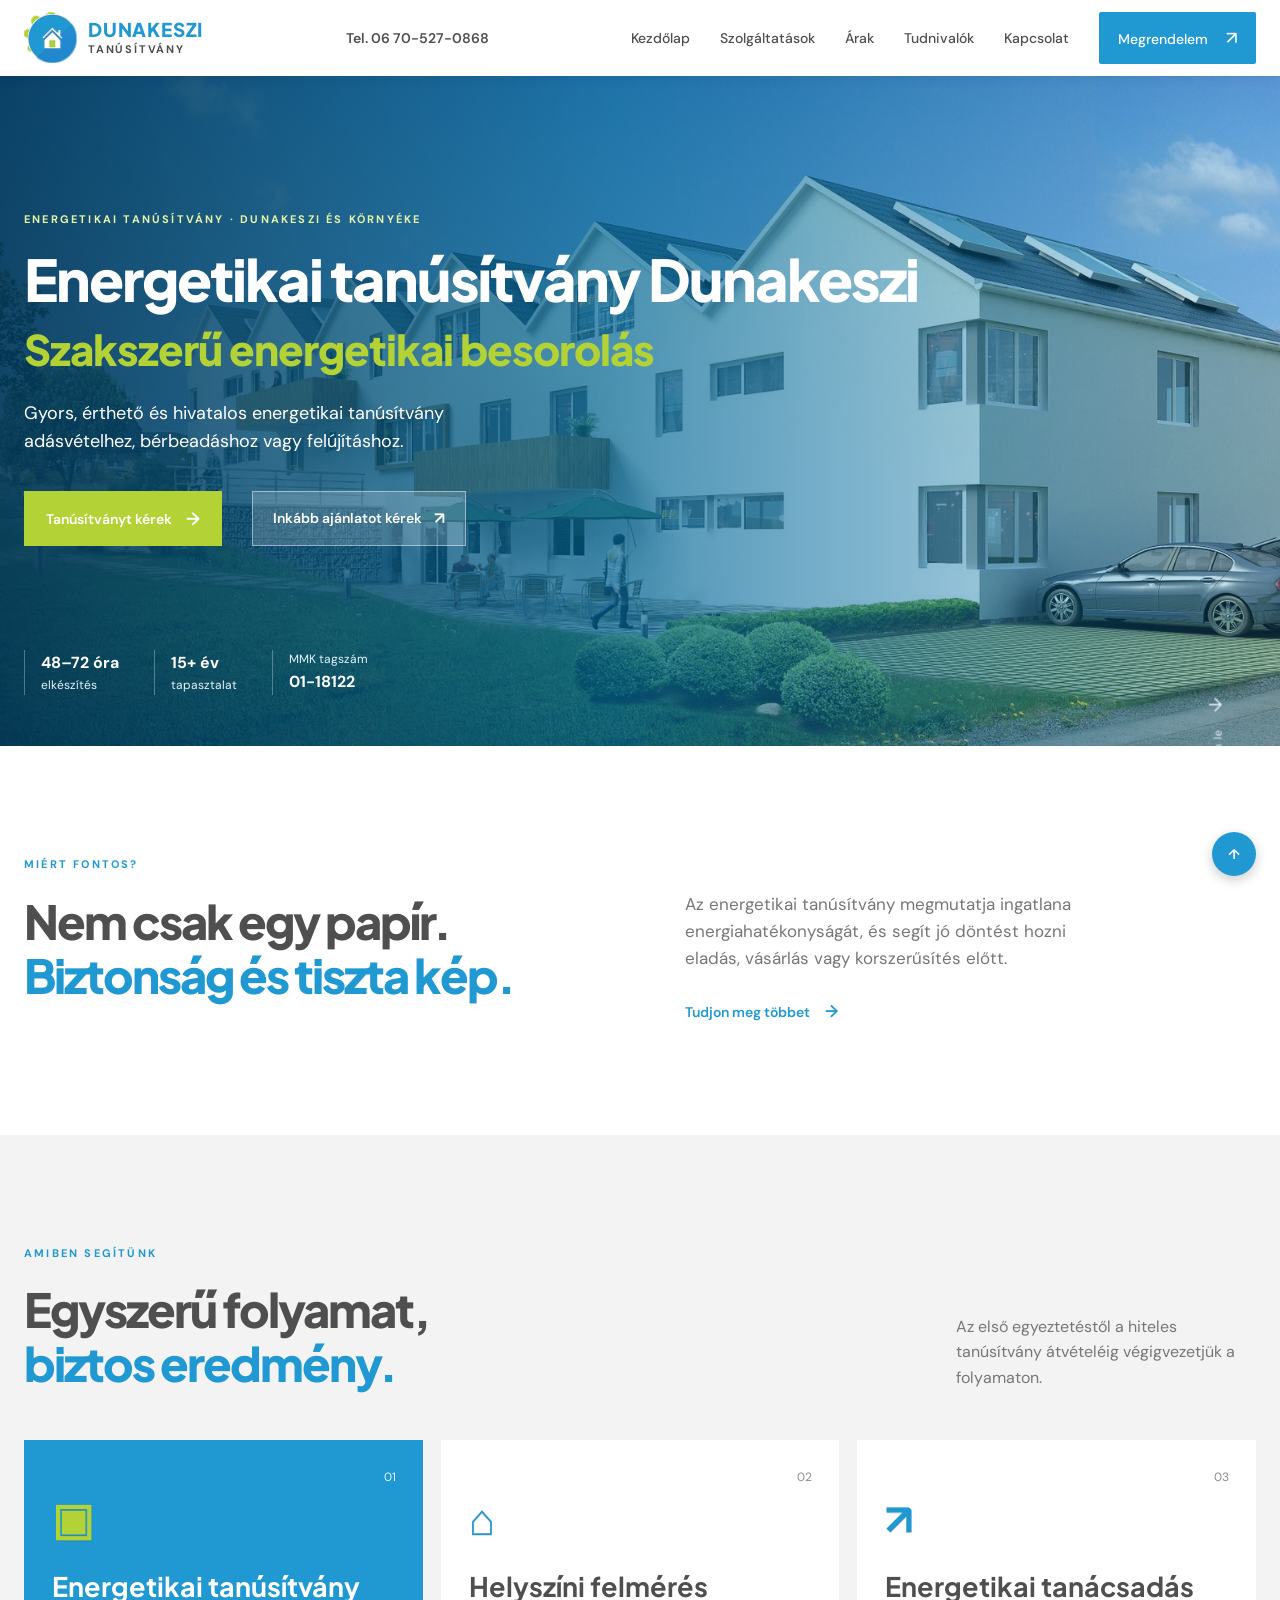
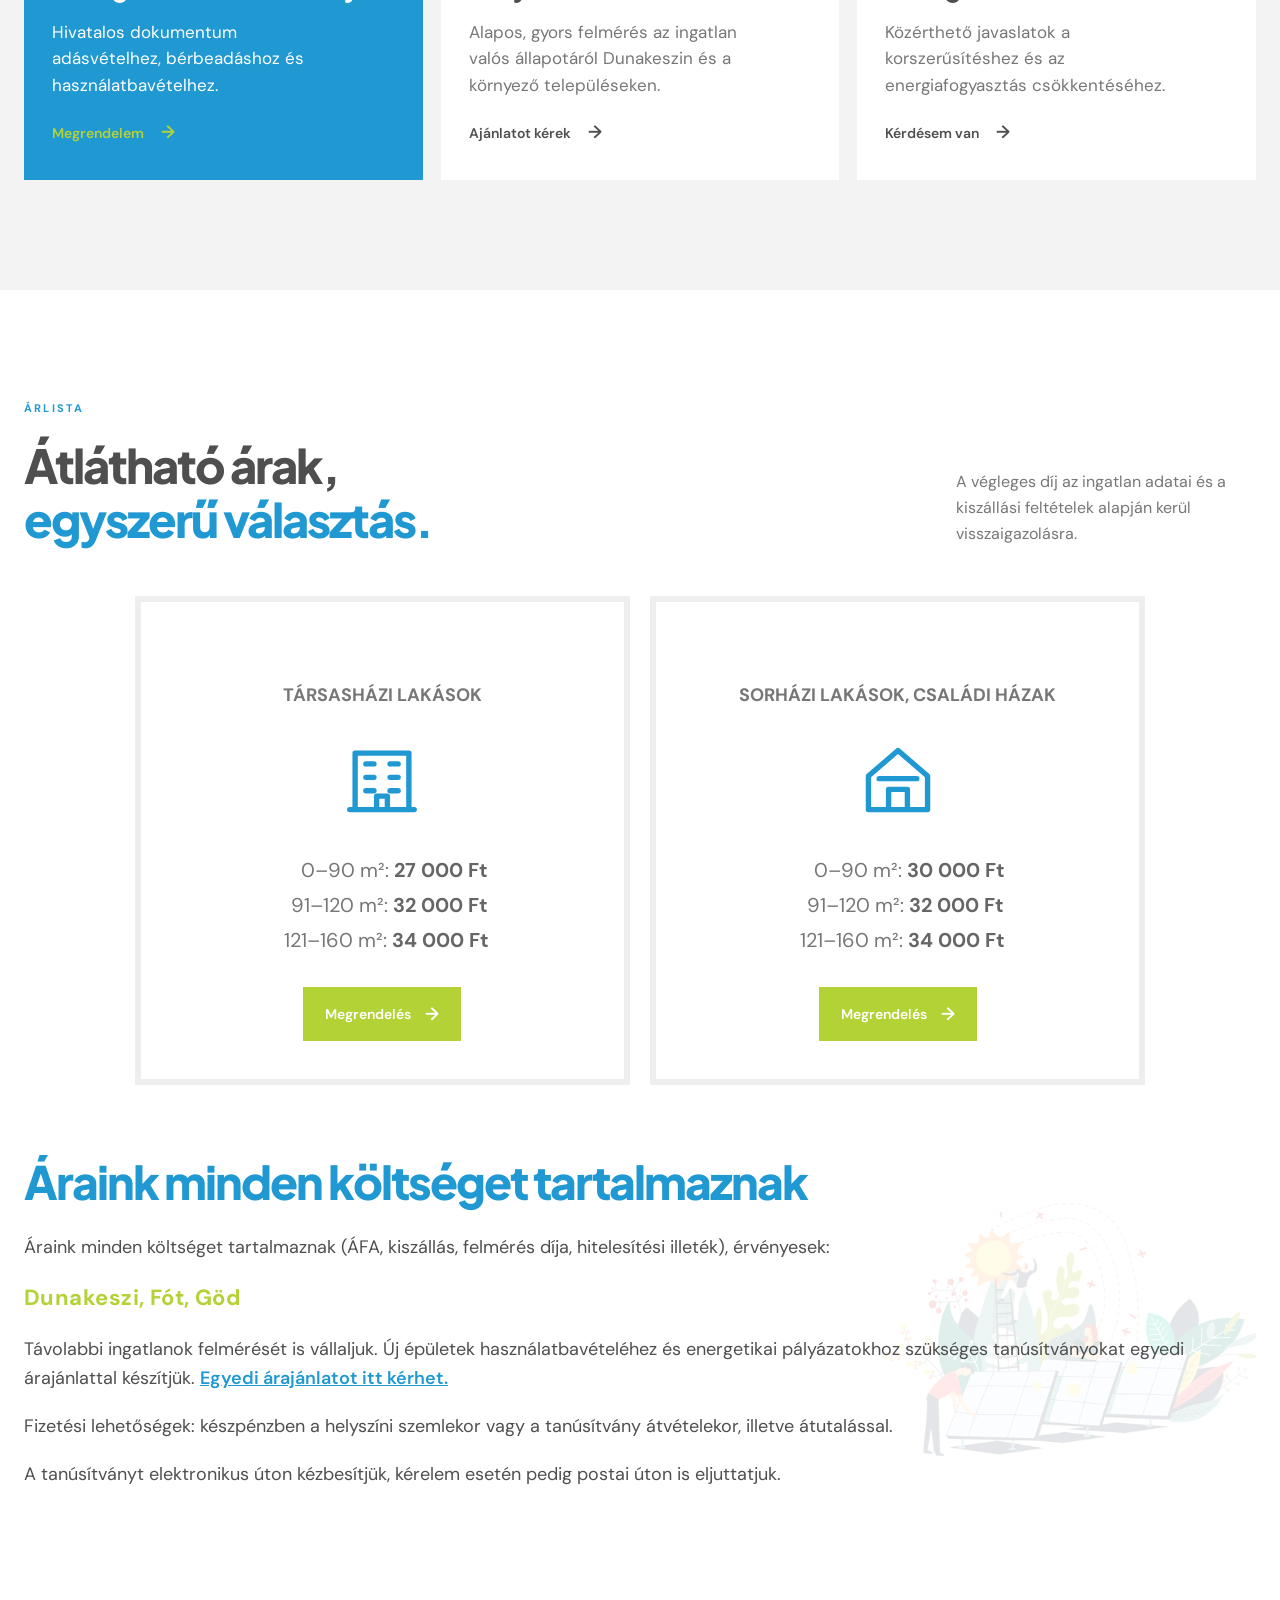
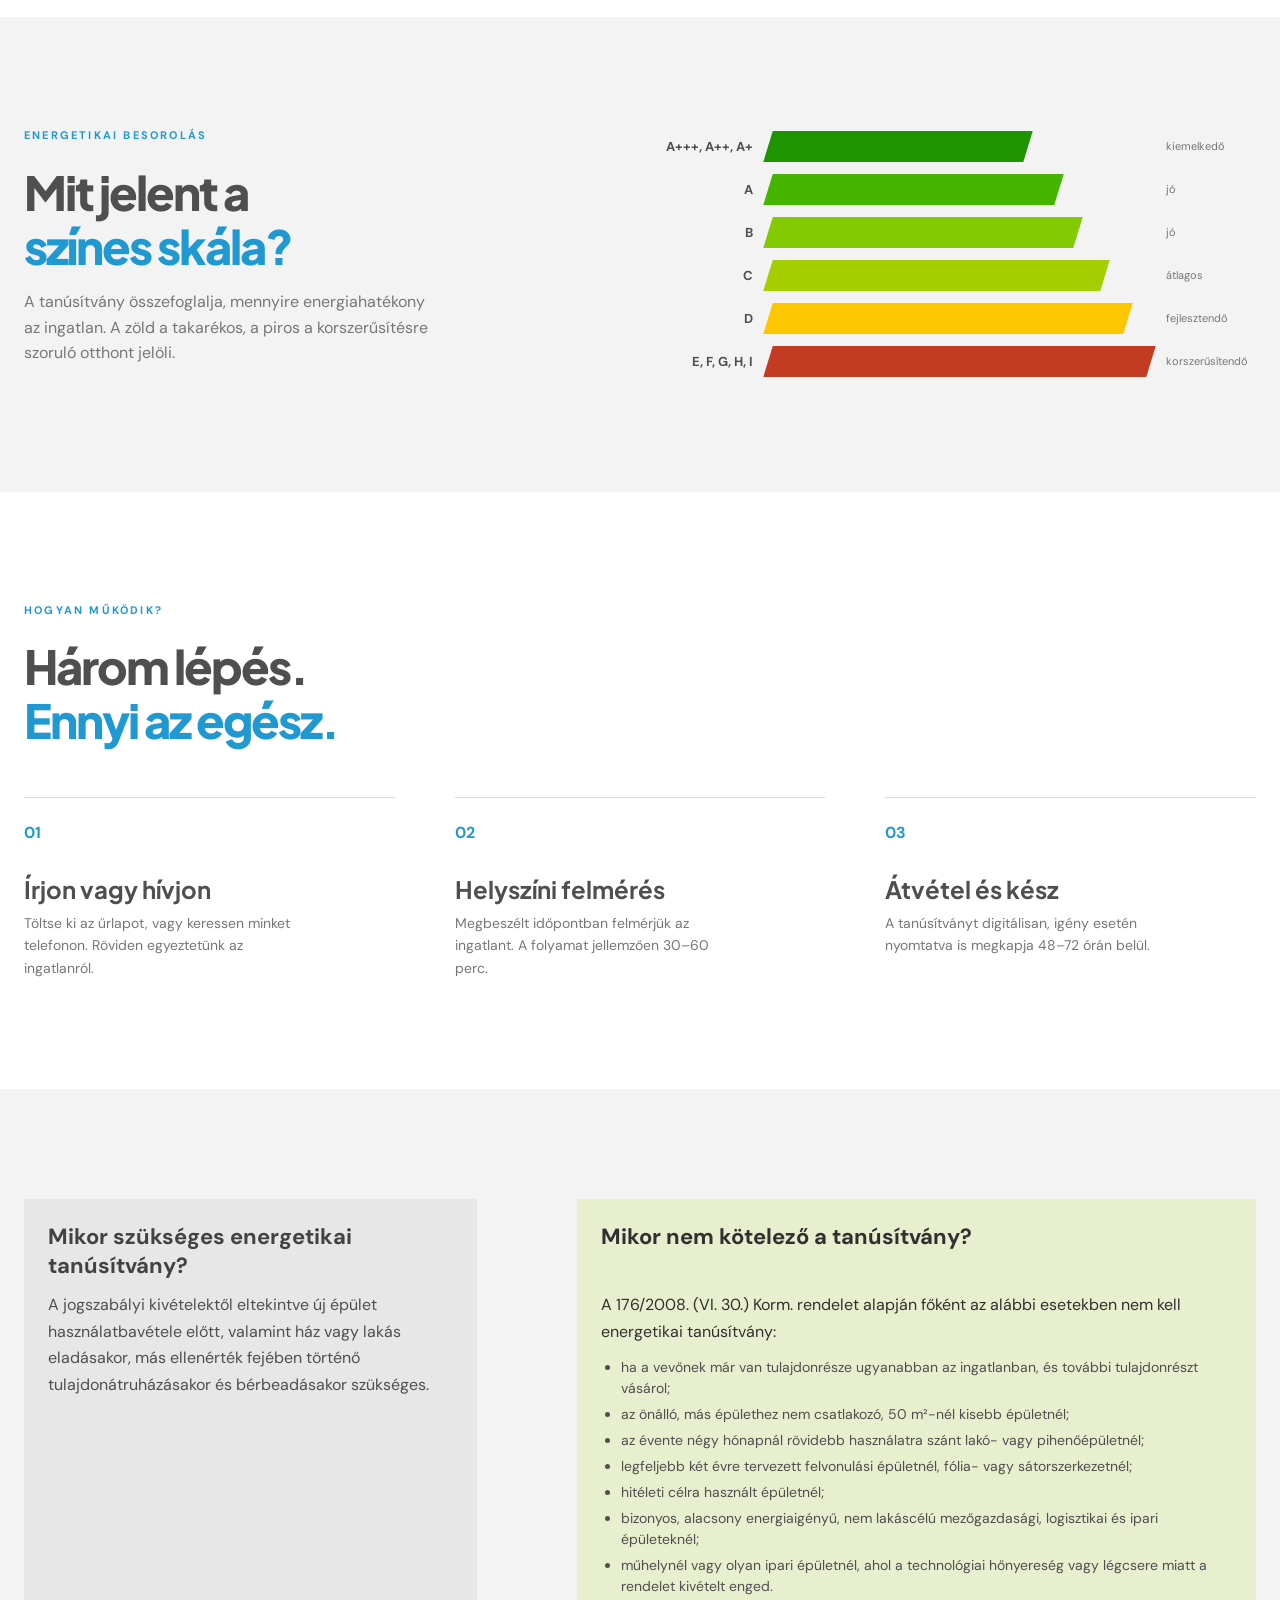
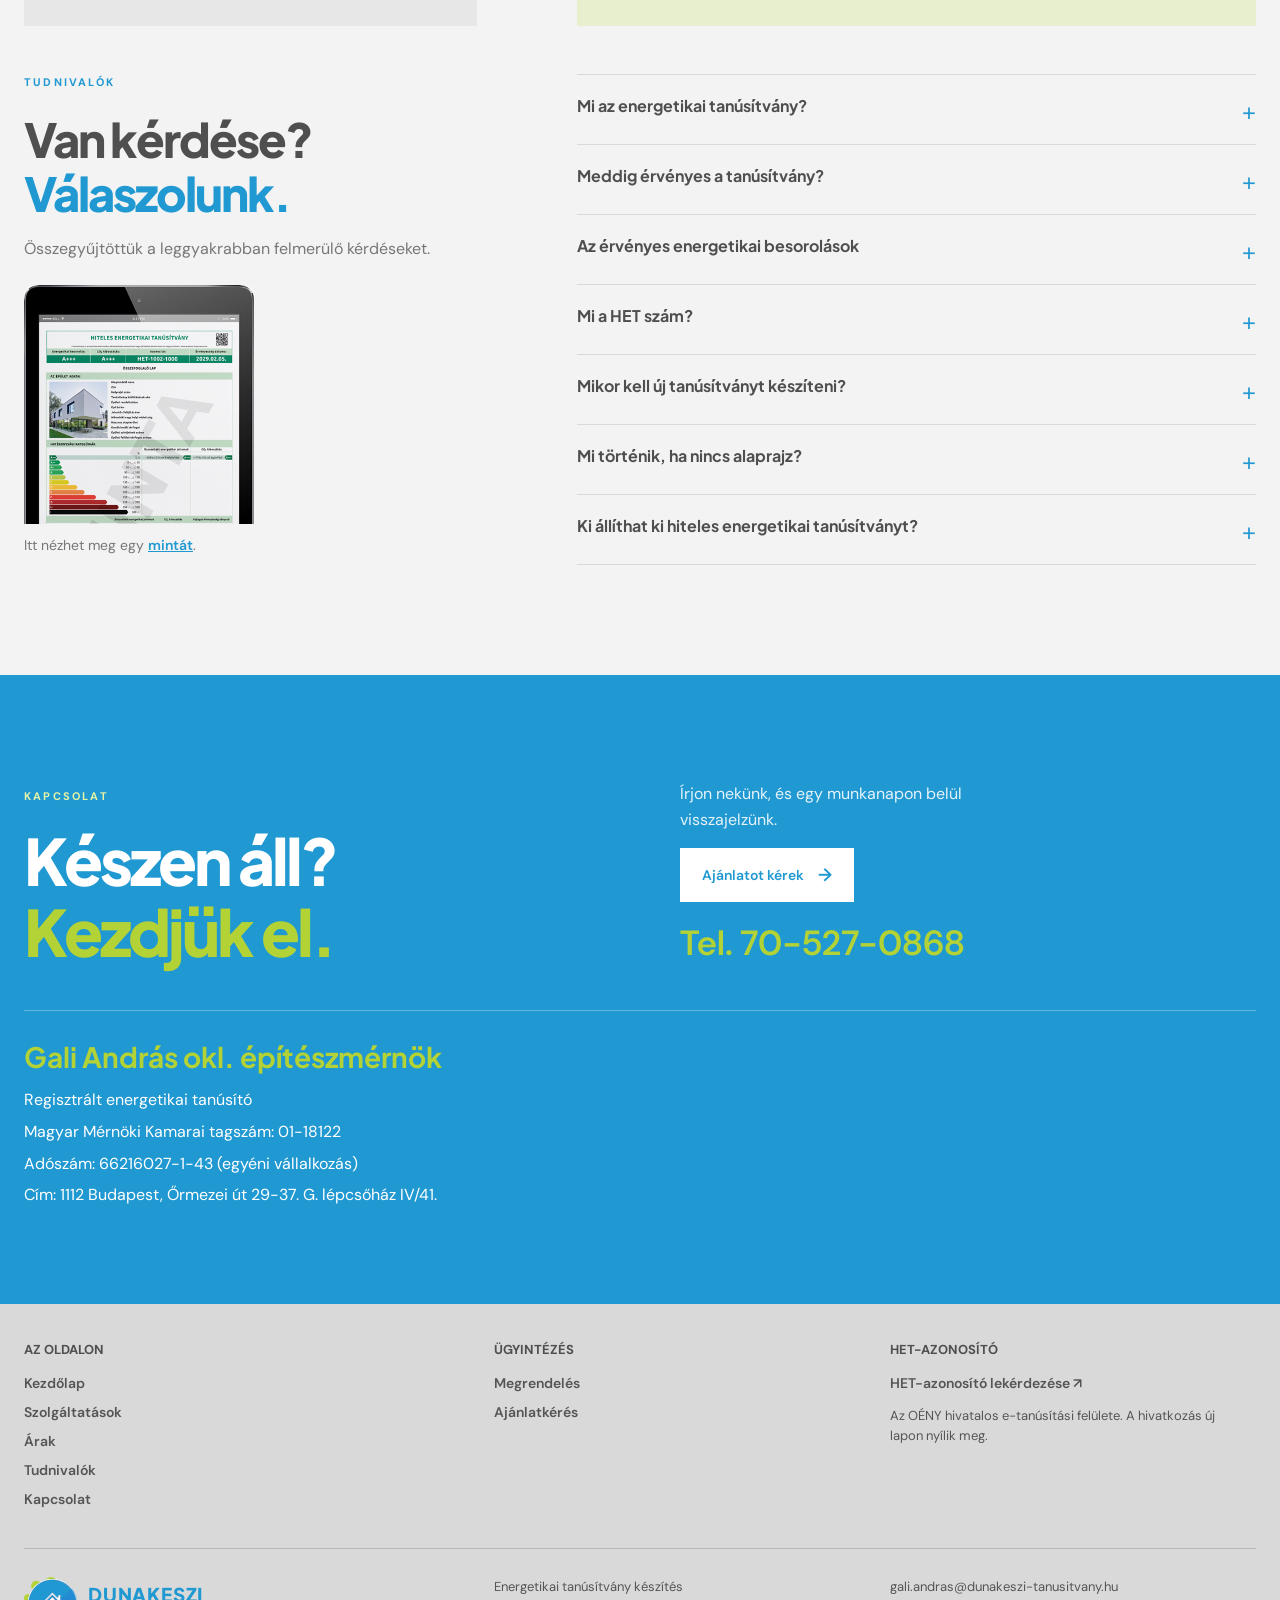
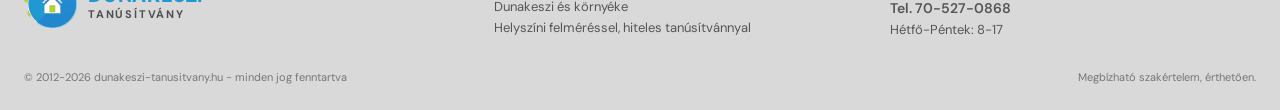
==== commit bfb5c6e8: "Add files via upload" ====
--- a/index.html
+++ b/index.html
@@ -4,7 +4,7 @@
   <meta charset="UTF-8">
   <meta name="viewport" content="width=device-width, initial-scale=1.0">
   <meta name="description" content="Energetikai tanúsítvány Dunakeszin, Fóton és Gödön. Helyszíni felmérés, átlátható árak, hivatalos tanúsítvány. Kérjen ajánlatot vagy rendeljen online!">
-  <meta name="robots" content="noindex,nofollow,noarchive">
+  <meta name="robots" content="index,follow">
   <meta name="author" content="Dunakeszi tanúsítvány">
   <meta name="theme-color" content="#2098d1">
   <link rel="canonical" href="https://dunakeszi-tanusitvany.hu/">
@@ -20,7 +20,7 @@
   <link rel="preconnect" href="https://fonts.googleapis.com">
   <link rel="preconnect" href="https://fonts.gstatic.com" crossorigin>
   <link href="https://fonts.googleapis.com/css2?family=DM+Sans:wght@400;500;600;700&family=Plus+Jakarta+Sans:wght@600;700;800&display=swap" rel="stylesheet">
-  <link rel="stylesheet" href="styles.css?v=20260923-white-order-label-1">
+  <link rel="stylesheet" href="styles.css?v=20260928-1">
 <meta property="og:site_name" content="Dunakeszi tanúsítvány"><meta property="og:image:alt" content="Sorházi otthonok"><meta property="og:image:type" content="image/jpeg"></head>
 <body>
   <header class="site-header">
@@ -29,7 +29,7 @@
         <img class="brand-logo" src="assets/logo.png" alt="Dunakeszi tanúsítvány ikon">
         <span class="brand-title"><span class="brand-name">DUNAKESZI</span><span class="brand-subtitle">TANÚSÍTVÁNY</span></span>
       </a>
-      <button class="menu-toggle" aria-label="Menü megnyitása" aria-expanded="false"><span></span><span></span><span></span></button>
+      <a class="header-phone" href="tel:+36705270868">Tel. 06 70-527-0868</a><button class="menu-toggle" aria-label="Menü megnyitása" aria-expanded="false"><span></span><span></span><span></span></button>
       <nav class="main-nav" aria-label="Fő navigáció">
         <a href="index.html">Kezdőlap</a>
         <a href="#szolgaltatasok">Szolgáltatások</a>
@@ -47,7 +47,7 @@
       <div class="container hero-content">
         <p class="eyebrow light">ENERGETIKAI TANÚSÍTVÁNY · DUNAKESZI ÉS KÖRNYÉKE</p>
         <h1>Energetikai tanúsítvány Dunakeszi</h1>
-        <h3 class="hero-slogan"><span class="hero-slogan-original">Otthona értéke egy pillanat alatt</span><br><span class="hero-slogan-secondary">Szakszerű energetikai besorolás</span></h3>
+        <h3 class="hero-slogan"><span class="hero-slogan-secondary">Szakszerű energetikai besorolás</span></h3>
         <p class="hero-lead">Gyors, érthető és hivatalos energetikai tanúsítvány adásvételhez, bérbeadáshoz vagy felújításhoz.</p>
         <div class="hero-actions">
           <a class="button button-primary" href="megrendeles.html">Tanúsítványt kérek <span>→</span></a>
@@ -56,7 +56,7 @@
         <div class="trust-row">
           <span><b>48–72 óra</b> elkészítés</span>
           <span><b>15+ év</b> tapasztalat</span>
-          <span><b>100%</b> hivatalos</span>
+          <span>MMK tagszám <b>01-18122</b></span>
         </div>
       </div>
       <div class="scroll-note">Görgessen le <span>↓</span></div>
@@ -150,10 +150,8 @@
     <section class="rating-section section-pad">
       <div class="container rating-layout">
         <div><p class="eyebrow">ENERGETIKAI BESOROLÁS</p><h2>Mit jelent a<br><span>színes skála?</span></h2><p class="muted">A tanúsítvány összefoglalja, mennyire energiahatékony az ingatlan. A zöld a takarékos, a piros a korszerűsítésre szoruló otthont jelöli.</p></div>
-        <div class="energy-scale" aria-label="Energetikai besorolási skála">
-          <div class="scale-item"><b>A+++</b><span class="bar aplus"></span><small>kiemelkedő</small></div>
-          <div class="scale-item"><b>A++</b><span class="bar aplus2"></span><small>kiváló</small></div>
-          <div class="scale-item"><b>A+</b><span class="bar a"></span><small>nagyon jó</small></div>
+        <div class="energy-scale" aria-label="Energetikai besorolási skála, összevont kategóriákkal">
+          <div class="scale-item"><b>A+++, A++, A+</b><span class="bar aplus"></span><small>kiemelkedő</small></div>
           <div class="scale-item"><b>A</b><span class="bar aplus1"></span><small>jó</small></div>
           <div class="scale-item"><b>B</b><span class="bar b"></span><small>jó</small></div>
           <div class="scale-item"><b>C</b><span class="bar c"></span><small>átlagos</small></div>
@@ -184,6 +182,7 @@
           <h3>Mikor nem kötelező a tanúsítvány?</h3>
           <p>A 176/2008. (VI. 30.) Korm. rendelet alapján főként az alábbi esetekben nem kell energetikai tanúsítvány:</p>
           <ul>
+            <li>ha a vevőnek már van tulajdonrésze ugyanabban az ingatlanban, és további tulajdonrészt vásárol;</li>
             <li>az önálló, más épülethez nem csatlakozó, 50 m²-nél kisebb épületnél;</li>
             <li>az évente négy hónapnál rövidebb használatra szánt lakó- vagy pihenőépületnél;</li>
             <li>legfeljebb két évre tervezett felvonulási épületnél, fólia- vagy sátorszerkezetnél;</li>
@@ -204,7 +203,7 @@
           
           <details><summary>Mi az energetikai tanúsítvány?</summary><p>Az energetikai tanúsítvány egy szakvélemény, amely az ingatlan energiafelhasználását és energiahatékonyságát mutatja meg. A tanúsítvány azt vizsgálja, hogy az adott lakás vagy ingatlan mennyi energiát igényel a komfortos használathoz, így képet ad a várható energiafogyasztásról és a rezsiköltségek alakulásáról.</p><p><a class="image-popup-trigger" href="assets/hiteles-tanusitvany.jpeg" data-popup-image="assets/hiteles-tanusitvany.jpeg" data-popup-title="Hiteles energetikai tanúsítvány mintája">A tanúsítvány mintájának megtekintése</a></p></details>
           <details><summary>Meddig érvényes a tanúsítvány?</summary><p>Az energetikai tanúsítvány a kiállítás napjától számítva <strong>5 évig érvényes.</strong></p><p>Mivel a tanúsítvány a helyszíni felmérés időpontjában aktuális energetikai jellemzőket rögzíti, átalakítás vagy korszerűsítés esetén új tanúsítvány elkészítése válhat szükségessé.</p></details>
-          <details><summary>Az érvényes energetikai besorolások</summary><p>Jelenleg (2026) az ingatlanok A+++ és I között 12-féle energetikai besorolást érhetnek el. A kategóriákat a <a href="https://njt.jog.gov.hu/jogszabaly/2008-176-20-22" target="_blank" rel="noopener noreferrer">176/2008. (VI. 30.) Korm. rendelet</a> 3. melléklete határozza meg, a számítási módszertan alapját pedig a <a href="https://njt.jog.gov.hu/jogszabaly/2023-9-20-8X" target="_blank" rel="noopener noreferrer">9/2023. (V. 25.) ÉKM rendelet</a> adja. A legmagasabb energiahatékonysági szintet az „A+++” képviseli, az „I” energetikai besorolási osztály a leginkább energiapazarló. Új épület építése esetén a <a href="https://galiandras.hu/kozel-nulla-energiaigenyu-epulet" target="_blank" rel="noopener noreferrer">közel nulla energiaigényű épületek követelményszintje</a> a minimális elvárás, amit az „A” energetikai besorolás teljesít.</p><p><strong>A számok a besorolás mellett</strong><br>Az energetikai besorolás a követelményhez viszonyított eltéréstől függ, minden osztályzat egy tól–ig tartománnyal van meghatározva. Az energetikai besorolás nem közvetlenül a rezsiszámlából, hanem számított műszaki adatokból készül. A tanúsító meghatározza az összesített energetikai jellemzőt, majd azt a jogszabály szerinti referenciaértékhez viszonyítja. A táblázatban szereplő százalékok ezt az arányt mutatják. Az „A” kategória például 90% és 100% közé esik: ilyen besorolást az az ingatlan kap, amelynek számított energetikai jellemzője nem haladja meg a követelményértéket, de nem is kedvezőbb annak 90%-ánál. Ha az érték alacsonyabb, jobb kategória következik; ha magasabb, gyengébb besorolás.</p></details>
+          <details><summary>Az érvényes energetikai besorolások</summary><p>Jelenleg (2026) az ingatlanok A+++ és I között 12-féle energetikai besorolást érhetnek el. A kategóriákat a <a href="https://njt.jog.gov.hu/jogszabaly/2008-176-20-22" target="_blank" rel="noopener noreferrer">176/2008. (VI. 30.) Korm. rendelet</a> 3. melléklete határozza meg, a számítási módszertan alapját pedig a <a href="https://njt.jog.gov.hu/jogszabaly/2023-9-20-8X" target="_blank" rel="noopener noreferrer">9/2023. (V. 25.) ÉKM rendelet</a> adja. A legmagasabb energiahatékonysági szintet az „A+++” képviseli, az „I” energetikai besorolási osztály a leginkább energiapazarló. Új épület építése esetén a <a href="https://galiandras.hu/kozel-nulla-energiaigenyu-epulet" target="_blank" rel="noopener noreferrer">közel nulla energiaigényű épületek követelményszintje</a> a minimális elvárás, amit az „A” energetikai besorolás teljesít.</p><p><strong>A számok a besorolás mellett</strong><br>Az energetikai besorolás a követelményhez viszonyított eltéréstől függ, minden osztályzat egy tól–ig tartománnyal van meghatározva. Az energetikai besorolás nem közvetlenül a rezsiszámlából, hanem számított műszaki adatokból készül. A tanúsító meghatározza az összesített energetikai jellemzőt, majd azt a jogszabály szerinti referenciaértékhez viszonyítja. A táblázatban szereplő százalékok ezt az arányt mutatják. Az „A” kategória például 90% és 100% közé esik: ilyen besorolást az az ingatlan kap, amelynek számított energetikai jellemzője nem haladja meg a követelményértéket, de nem is kedvezőbb annak 90%-ánál. Ha az érték alacsonyabb, jobb kategória következik; ha magasabb, gyengébb besorolás.</p><p class="rating-recommendation-image"><img src="assets/energetikai-besorolasok-ajanlas.jpeg" alt="Energetikai besorolási kategóriák A+++-tól I-ig, javaslattal: A+++–C ajánlott, D–G korszerűsítést igényel, H–I energiapazarló" width="472" height="460" loading="lazy" decoding="async"></p></details>
           <details><summary>Mi a HET szám?</summary><p>A <strong>HET szám</strong> a Hiteles Energetikai Tanúsítvány szám rövidítése, és a szakvélemény címoldalának jobb felső sarkában található egyedi azonosítót jelenti. Ezt az azonosítót az Országos Építésügyi Nyilvántartás (<a href="https://www.oeny.hu/oeny/e-tanusitas/" target="_blank" rel="noopener noreferrer">OÉNY</a>) rendeli a szakvéleményekhez.</p><p>A HET szám igazolja a tanúsítvány hitelességét, és az OÉNY kormányzati adatbázisból bárki lekérdezheti az ingatlan pontos címének vagy helyrajzi számának megadásával. A hatályos jogszabály alapján minden adásvételi és bérleti szerződésnek tartalmaznia kell a <a class="image-popup-trigger" href="assets/het-azonosito.jpeg" data-popup-image="assets/het-azonosito.jpeg" data-popup-title="A HET azonosító helye">HET azonosító szám</a>, erről az ellenjegyző ügyvédnek kötelessége gondoskodni.</p></details>
           <details><summary>Mikor kell új tanúsítványt készíteni?</summary><p>Új tanúsítványra elsősorban akkor van szükség, ha a korábbi tanúsítvány érvényessége lejárt, vagy az ingatlan energetikai jellemzői jelentősen megváltoztak, például korszerűsítés, bővítés vagy gépészeti átalakítás történt. Ilyenkor a korábbi dokumentum már nem feltétlenül tükrözi az ingatlan aktuális állapotát.</p></details>
           <details><summary>Mi történik, ha nincs alaprajz?</summary><p>Az alaprajz hasznos segítség, de hiánya önmagában nem akadály. A helyszíni felmérés során a szükséges méreteket és adatokat felvesszük. Ha rendelkezésre áll alaprajz, az gyorsíthatja a munkát, de ennek hiányában is elkészíthető a tanúsítvány.</p></details>
@@ -241,7 +240,7 @@
 </ul></nav>
 <div><h2>HET-azonosító</h2><ul><li><a href="https://www.oeny.hu/oeny/e-tanusitas/" target="_blank" rel="noopener noreferrer">HET-azonosító lekérdezése <span aria-hidden="true">↗</span><span class="footer-sr-only"> (új lapon nyílik meg)</span></a></li></ul><p class="footer-help">Az OÉNY hivatalos e-tanúsítási felülete. A hivatkozás új lapon nyílik meg.</p></div>
 </div><div class="container footer-inner"><a class="brand brand-footer" href="index.html"><img class="brand-logo brand-logo-footer" src="assets/logo.png" alt="Dunakeszi tanúsítvány ikon"><span class="brand-title"><span class="brand-name">DUNAKESZI</span><span class="brand-subtitle">TANÚSÍTVÁNY</span></span></a><p>Energetikai tanúsítvány készítés<br>Dunakeszi és környéke<br>Helyszíni felméréssel, hiteles tanúsítvánnyal</p><div class="footer-contact"><span class="email-text">gali.andras@dunakeszi-tanusitvany.hu</span><a class="footer-phone" href="tel:+36705270868">Tel. 70-527-0868</a><span class="footer-hours">Hétfő-Péntek: 8-17</span></div></div><div class="container copyright"><span id="footer-year">© 2012-2026 dunakeszi-tanusitvany.hu - minden jog fenntartva</span><span>Megbízható szakértelem, érthetően.</span></div></footer><script>document.getElementById('footer-year').textContent='© '+(new Date().getFullYear()>=2012? '2012-'+new Date().getFullYear() : new Date().getFullYear())+' dunakeszi-tanusitvany.hu - minden jog fenntartva';</script>
-  <script src="script.js?v=20260923-faq-closed-1"></script>
+  <script src="script.js?v=20260928-1"></script>
 <button class="back-to-top" type="button" aria-label="Vissza az oldal tetejére" title="Vissza a tetejére">↑</button><script>
 (() => {
   const cells = Array.from(document.querySelectorAll('[data-otk-price]'));
--- a/styles.css
+++ b/styles.css
@@ -296,3 +296,12 @@
 .energy-rating-copy h2 { margin:0 0 28px; color:var(--dark); font-size:clamp(30px,3.5vw,46px); line-height:1.15; } .energy-rating-copy h3 { margin:32px 0 14px; color:var(--dark); font-size:22px; } .energy-rating-copy p { margin:0 0 18px; color:var(--muted); font-size:16px; line-height:1.65; } .energy-rating-copy a { color:#2466c7; font-weight:700; text-decoration:underline; }
 @media(max-width:800px) { .energy-rating-layout { grid-template-columns:1fr; gap:35px; } .energy-rating-figure img { width:min(100%,440px); } .energy-rating-copy h2 { font-size:32px; } }
 .scale-item:first-child b { white-space: nowrap; }
+
+.rating-recommendation-image{margin-top:18px!important;max-width:472px}.rating-recommendation-image img{display:block;width:100%;height:auto;border-radius:6px;box-shadow:0 2px 10px rgba(0,0,0,.08)}
+
+/* Header telephone and six grouped energy rating rows. */
+.site-header .nav-wrap{gap:18px}.site-header .brand{flex-shrink:0}.site-header .header-phone{white-space:nowrap;font:600 14px/1.3 var(--sans);color:var(--ink)}.site-header .header-phone:hover{color:var(--dark)}
+.energy-scale .scale-item{grid-template-columns:108px minmax(0,1fr) 90px}.energy-scale .bar.e{background:#c43b24}
+@media(min-width:801px) and (max-width:1150px){.site-header .nav-wrap{position:relative}.site-header .header-phone{position:absolute;right:0;top:5px}.site-header .main-nav{gap:14px;padding-top:20px}}
+@media(max-width:800px){.site-header .header-phone{margin-left:auto}.site-header .nav-wrap{gap:8px}.site-header .menu-toggle{padding:6px;flex-shrink:0}}
+@media(max-width:420px){.site-header .brand-title{display:none}.energy-scale .scale-item{grid-template-columns:100px minmax(0,1fr) 80px;gap:8px;font-size:12px}.energy-scale .scale-item small{font-size:10px}}
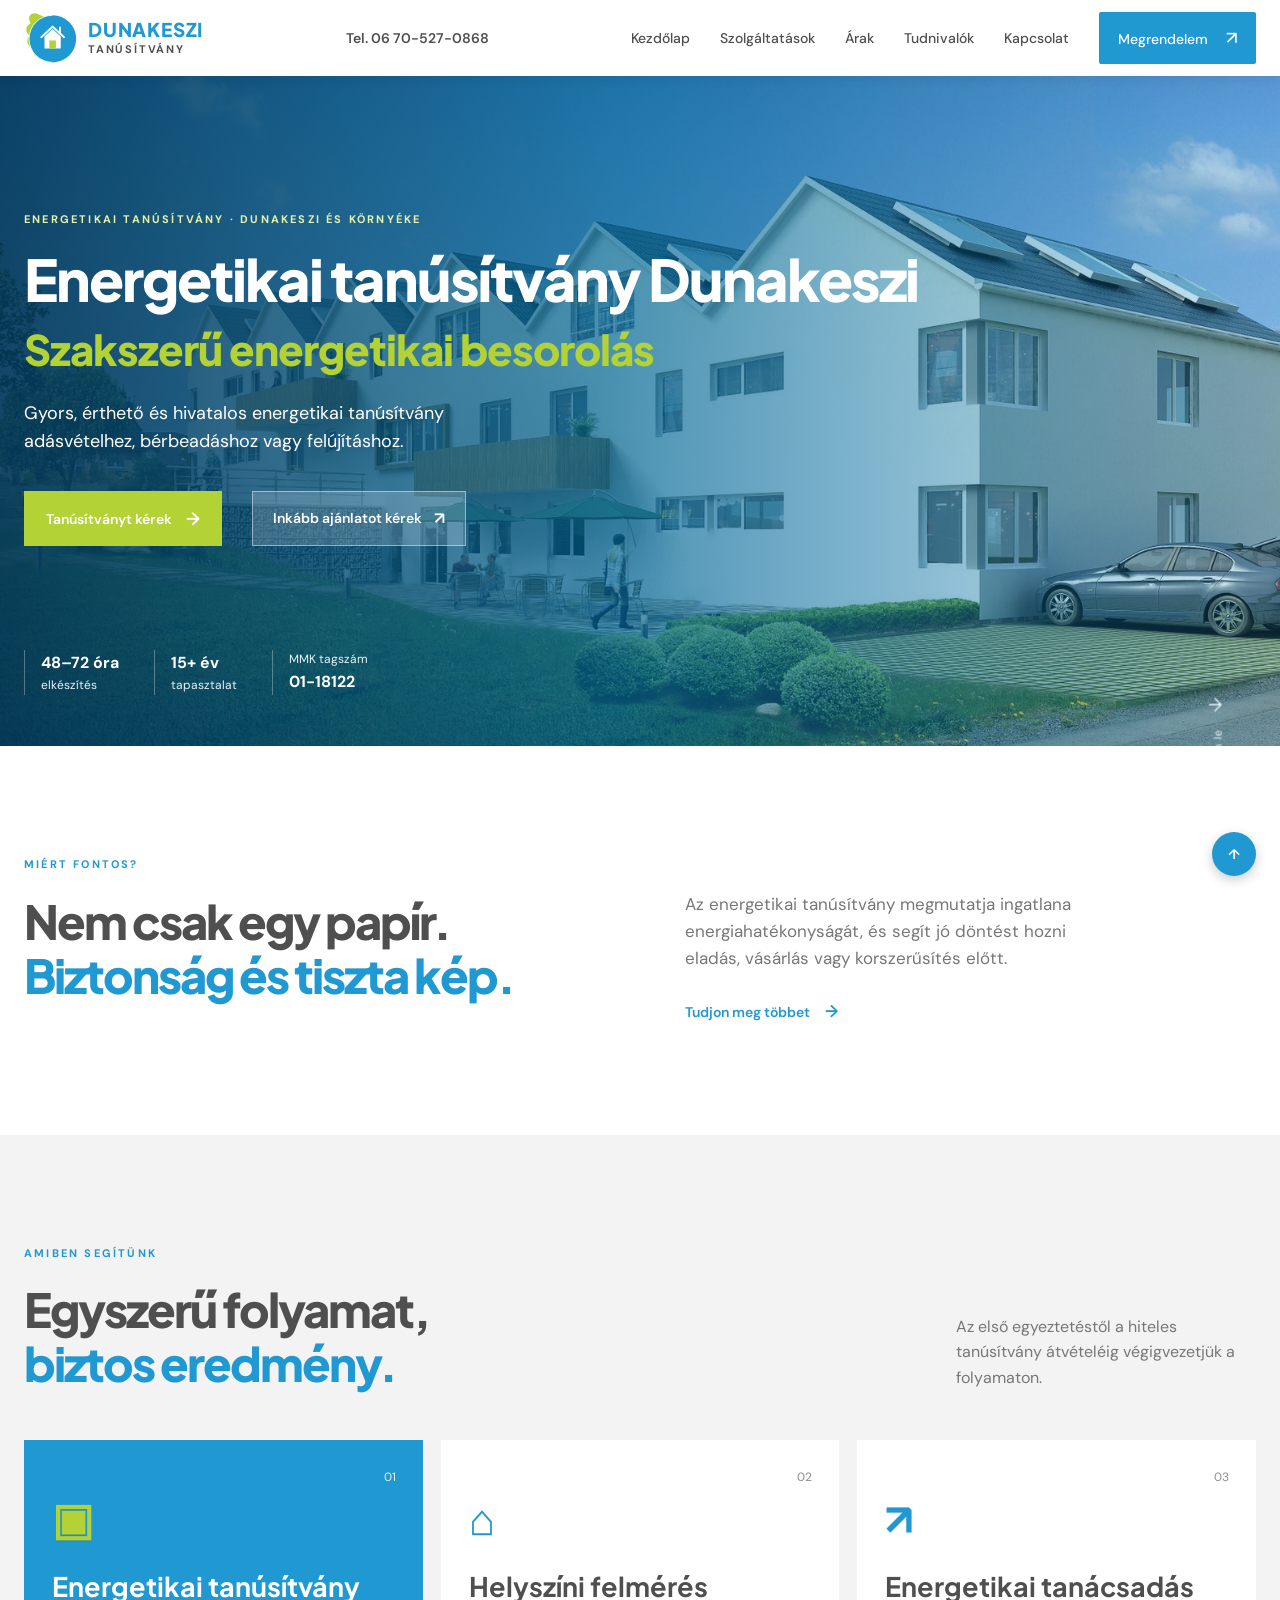
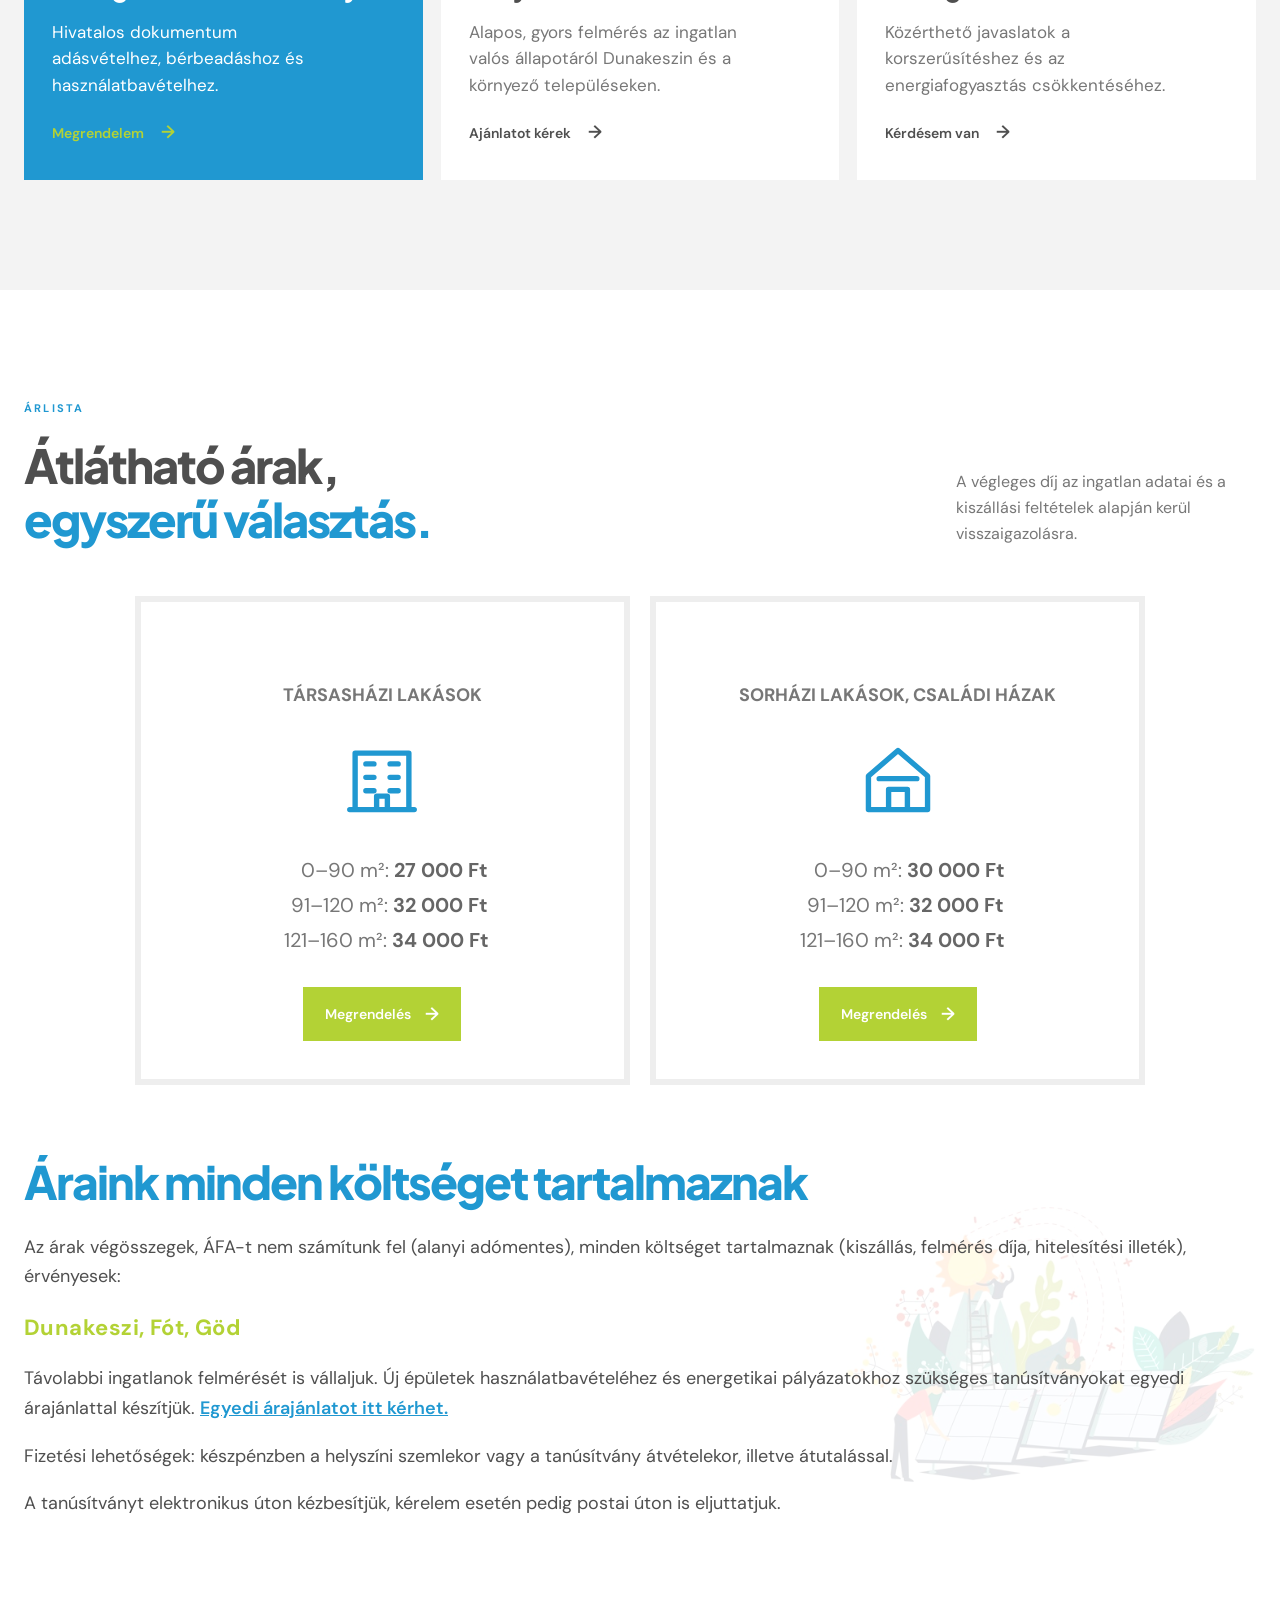
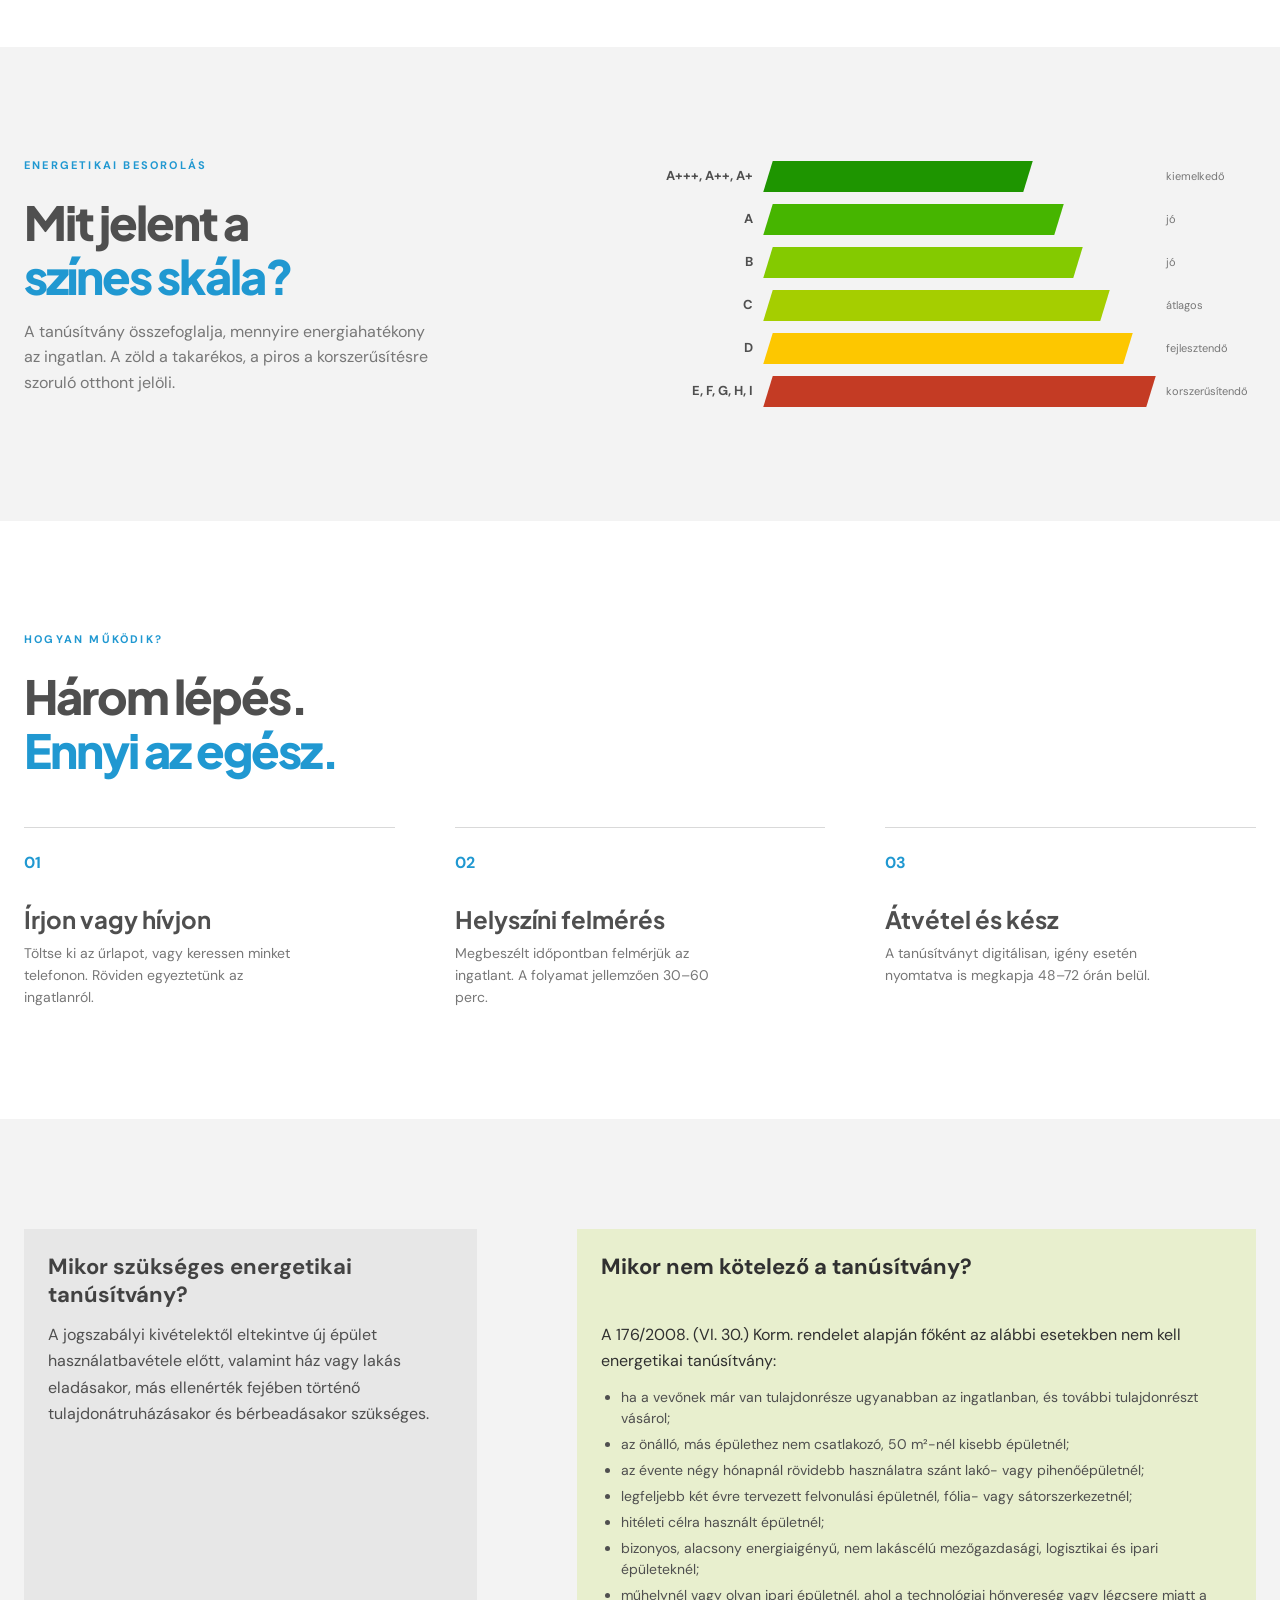
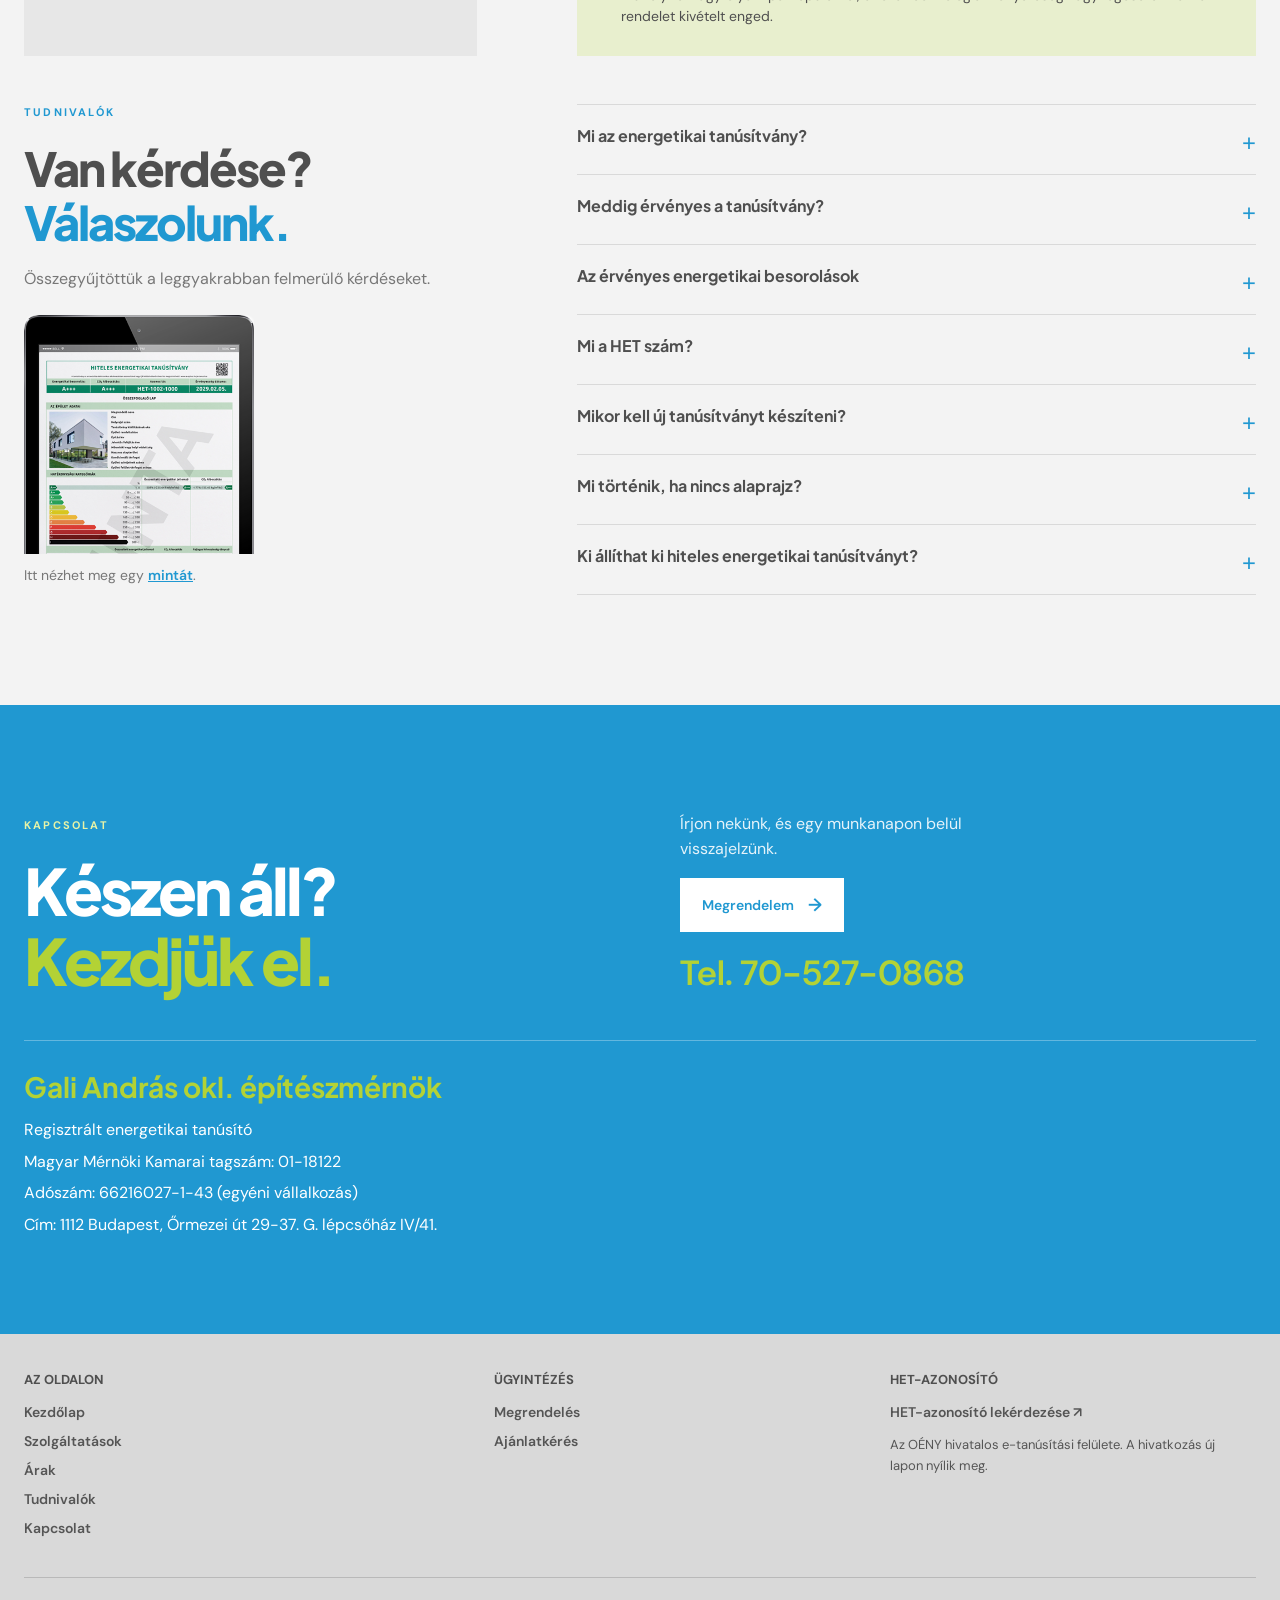
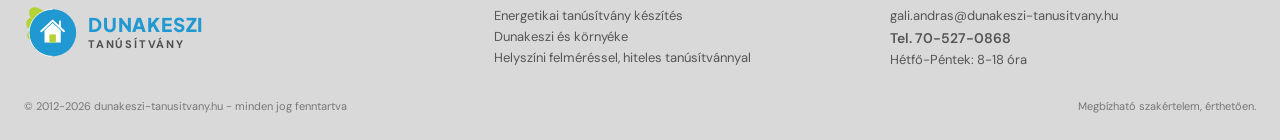
==== commit cb971523: "Add files via upload" ====
--- a/index.html
+++ b/index.html
@@ -16,17 +16,17 @@
   <meta property="og:image" content="https://dunakeszi-tanusitvany.hu/assets/terraced-house-1026367_1920-2.jpg">
   <meta name="twitter:card" content="summary_large_image">
   <title>Energetikai tanúsítvány Dunakeszi | Dunakeszi tanúsítvány</title>
-  <script type="application/ld+json">{"@context":"https://schema.org","@graph":[{"@type":"Organization","@id":"https://dunakeszi-tanusitvany.hu/#vallalkozas","name":"Dunakeszi tanúsítvány","url":"https://dunakeszi-tanusitvany.hu/","logo":"https://dunakeszi-tanusitvany.hu/assets/logo.png","image":"https://dunakeszi-tanusitvany.hu/assets/terraced-house-1026367_1920-2.jpg","telephone":"+36705270868","email":"gali.andras@dunakeszi-tanusitvany.hu"},{"@type":"Service","@id":"https://dunakeszi-tanusitvany.hu/#szolgaltatas","name":"Energetikai tanúsítvány készítés","serviceType":"Energetikai tanúsítvány készítés","description":"Energetikai tanúsítvány készítés Dunakeszin, Fóton, Gödön és környékén.","url":"https://dunakeszi-tanusitvany.hu/","provider":{"@id":"https://dunakeszi-tanusitvany.hu/#vallalkozas"},"areaServed":[{"@type":"City","name":"Dunakeszi"},{"@type":"City","name":"Fót"},{"@type":"City","name":"Göd"}]},{"@type":"WebSite","@id":"https://dunakeszi-tanusitvany.hu/#website","url":"https://dunakeszi-tanusitvany.hu/","name":"Dunakeszi tanúsítvány","inLanguage":"hu-HU","publisher":{"@id":"https://dunakeszi-tanusitvany.hu/#vallalkozas"}},{"@type":"WebPage","@id":"https://dunakeszi-tanusitvany.hu/#webpage","url":"https://dunakeszi-tanusitvany.hu/","name":"Energetikai tanúsítvány Dunakeszi","inLanguage":"hu-HU","isPartOf":{"@id":"https://dunakeszi-tanusitvany.hu/#website"},"mainEntity":{"@id":"https://dunakeszi-tanusitvany.hu/#szolgaltatas"}}]}</script>
+  <script type="application/ld+json">{"@context":"https://schema.org","@graph":[{"@type":"Organization","@id":"https://dunakeszi-tanusitvany.hu/#vallalkozas","name":"Dunakeszi tanúsítvány","url":"https://dunakeszi-tanusitvany.hu/","logo":"https://dunakeszi-tanusitvany.hu/assets/logo.svg","image":"https://dunakeszi-tanusitvany.hu/assets/terraced-house-1026367_1920-2.jpg","telephone":"+36705270868","email":"gali.andras@dunakeszi-tanusitvany.hu"},{"@type":"Service","@id":"https://dunakeszi-tanusitvany.hu/#szolgaltatas","name":"Energetikai tanúsítvány készítés","serviceType":"Energetikai tanúsítvány készítés","description":"Energetikai tanúsítvány készítés Dunakeszin, Fóton, Gödön és környékén.","url":"https://dunakeszi-tanusitvany.hu/","provider":{"@id":"https://dunakeszi-tanusitvany.hu/#vallalkozas"},"areaServed":[{"@type":"City","name":"Dunakeszi"},{"@type":"City","name":"Fót"},{"@type":"City","name":"Göd"}]},{"@type":"WebSite","@id":"https://dunakeszi-tanusitvany.hu/#website","url":"https://dunakeszi-tanusitvany.hu/","name":"Dunakeszi tanúsítvány","inLanguage":"hu-HU","publisher":{"@id":"https://dunakeszi-tanusitvany.hu/#vallalkozas"}},{"@type":"WebPage","@id":"https://dunakeszi-tanusitvany.hu/#webpage","url":"https://dunakeszi-tanusitvany.hu/","name":"Energetikai tanúsítvány Dunakeszi","inLanguage":"hu-HU","isPartOf":{"@id":"https://dunakeszi-tanusitvany.hu/#website"},"mainEntity":{"@id":"https://dunakeszi-tanusitvany.hu/#szolgaltatas"}}]}</script>
   <link rel="preconnect" href="https://fonts.googleapis.com">
   <link rel="preconnect" href="https://fonts.gstatic.com" crossorigin>
   <link href="https://fonts.googleapis.com/css2?family=DM+Sans:wght@400;500;600;700&family=Plus+Jakarta+Sans:wght@600;700;800&display=swap" rel="stylesheet">
-  <link rel="stylesheet" href="styles.css?v=20260928-1">
-<meta property="og:site_name" content="Dunakeszi tanúsítvány"><meta property="og:image:alt" content="Sorházi otthonok"><meta property="og:image:type" content="image/jpeg"></head>
+  <link rel="stylesheet" href="styles.css?v=20260928-2">
+<meta property="og:site_name" content="Dunakeszi tanúsítvány"><meta property="og:image:alt" content="Sorházi otthonok"><meta property="og:image:type" content="image/jpeg"><link rel="icon" type="image/svg+xml" href="assets/logo.svg"><link rel="icon" type="image/png" sizes="32x32" href="assets/favicon-32.png"><link rel="apple-touch-icon" sizes="180x180" href="assets/apple-touch-icon.png"></head>
 <body>
   <header class="site-header">
     <div class="container nav-wrap">
       <a class="brand" href="index.html" aria-label="Dunakeszi tanúsítvány főoldal">
-        <img class="brand-logo" src="assets/logo.png" alt="Dunakeszi tanúsítvány ikon">
+        <img class="brand-logo" src="assets/logo.svg" alt="Dunakeszi tanúsítvány ikon">
         <span class="brand-title"><span class="brand-name">DUNAKESZI</span><span class="brand-subtitle">TANÚSÍTVÁNY</span></span>
       </a>
       <a class="header-phone" href="tel:+36705270868">Tel. 06 70-527-0868</a><button class="menu-toggle" aria-label="Menü megnyitása" aria-expanded="false"><span></span><span></span><span></span></button>
@@ -138,7 +138,7 @@
         </div>
         <div class="price-details">
           <h2>Áraink minden költséget tartalmaznak</h2>
-          <p>Áraink minden költséget tartalmaznak (ÁFA, kiszállás, felmérés díja, hitelesítési illeték), érvényesek:</p>
+          <p>Az árak végösszegek, ÁFA-t nem számítunk fel (alanyi adómentes), minden költséget tartalmaznak (kiszállás, felmérés díja, hitelesítési illeték), érvényesek:</p>
           <p class="price-locations">Dunakeszi, Fót, Göd</p>
           <p>Távolabbi ingatlanok felmérését is vállaljuk. Új épületek használatbavételéhez és energetikai pályázatokhoz szükséges tanúsítványokat egyedi árajánlattal készítjük. <a href="ajanlatkeres.html">Egyedi árajánlatot itt kérhet.</a></p>
           <p>Fizetési lehetőségek: készpénzben a helyszíni szemlekor vagy a tanúsítvány átvételekor, illetve átutalással.</p>
@@ -204,7 +204,7 @@
           <details><summary>Mi az energetikai tanúsítvány?</summary><p>Az energetikai tanúsítvány egy szakvélemény, amely az ingatlan energiafelhasználását és energiahatékonyságát mutatja meg. A tanúsítvány azt vizsgálja, hogy az adott lakás vagy ingatlan mennyi energiát igényel a komfortos használathoz, így képet ad a várható energiafogyasztásról és a rezsiköltségek alakulásáról.</p><p><a class="image-popup-trigger" href="assets/hiteles-tanusitvany.jpeg" data-popup-image="assets/hiteles-tanusitvany.jpeg" data-popup-title="Hiteles energetikai tanúsítvány mintája">A tanúsítvány mintájának megtekintése</a></p></details>
           <details><summary>Meddig érvényes a tanúsítvány?</summary><p>Az energetikai tanúsítvány a kiállítás napjától számítva <strong>5 évig érvényes.</strong></p><p>Mivel a tanúsítvány a helyszíni felmérés időpontjában aktuális energetikai jellemzőket rögzíti, átalakítás vagy korszerűsítés esetén új tanúsítvány elkészítése válhat szükségessé.</p></details>
           <details><summary>Az érvényes energetikai besorolások</summary><p>Jelenleg (2026) az ingatlanok A+++ és I között 12-féle energetikai besorolást érhetnek el. A kategóriákat a <a href="https://njt.jog.gov.hu/jogszabaly/2008-176-20-22" target="_blank" rel="noopener noreferrer">176/2008. (VI. 30.) Korm. rendelet</a> 3. melléklete határozza meg, a számítási módszertan alapját pedig a <a href="https://njt.jog.gov.hu/jogszabaly/2023-9-20-8X" target="_blank" rel="noopener noreferrer">9/2023. (V. 25.) ÉKM rendelet</a> adja. A legmagasabb energiahatékonysági szintet az „A+++” képviseli, az „I” energetikai besorolási osztály a leginkább energiapazarló. Új épület építése esetén a <a href="https://galiandras.hu/kozel-nulla-energiaigenyu-epulet" target="_blank" rel="noopener noreferrer">közel nulla energiaigényű épületek követelményszintje</a> a minimális elvárás, amit az „A” energetikai besorolás teljesít.</p><p><strong>A számok a besorolás mellett</strong><br>Az energetikai besorolás a követelményhez viszonyított eltéréstől függ, minden osztályzat egy tól–ig tartománnyal van meghatározva. Az energetikai besorolás nem közvetlenül a rezsiszámlából, hanem számított műszaki adatokból készül. A tanúsító meghatározza az összesített energetikai jellemzőt, majd azt a jogszabály szerinti referenciaértékhez viszonyítja. A táblázatban szereplő százalékok ezt az arányt mutatják. Az „A” kategória például 90% és 100% közé esik: ilyen besorolást az az ingatlan kap, amelynek számított energetikai jellemzője nem haladja meg a követelményértéket, de nem is kedvezőbb annak 90%-ánál. Ha az érték alacsonyabb, jobb kategória következik; ha magasabb, gyengébb besorolás.</p><p class="rating-recommendation-image"><img src="assets/energetikai-besorolasok-ajanlas.jpeg" alt="Energetikai besorolási kategóriák A+++-tól I-ig, javaslattal: A+++–C ajánlott, D–G korszerűsítést igényel, H–I energiapazarló" width="472" height="460" loading="lazy" decoding="async"></p></details>
-          <details><summary>Mi a HET szám?</summary><p>A <strong>HET szám</strong> a Hiteles Energetikai Tanúsítvány szám rövidítése, és a szakvélemény címoldalának jobb felső sarkában található egyedi azonosítót jelenti. Ezt az azonosítót az Országos Építésügyi Nyilvántartás (<a href="https://www.oeny.hu/oeny/e-tanusitas/" target="_blank" rel="noopener noreferrer">OÉNY</a>) rendeli a szakvéleményekhez.</p><p>A HET szám igazolja a tanúsítvány hitelességét, és az OÉNY kormányzati adatbázisból bárki lekérdezheti az ingatlan pontos címének vagy helyrajzi számának megadásával. A hatályos jogszabály alapján minden adásvételi és bérleti szerződésnek tartalmaznia kell a <a class="image-popup-trigger" href="assets/het-azonosito.jpeg" data-popup-image="assets/het-azonosito.jpeg" data-popup-title="A HET azonosító helye">HET azonosító szám</a>, erről az ellenjegyző ügyvédnek kötelessége gondoskodni.</p></details>
+          <details><summary>Mi a HET szám?</summary><p>A <strong>HET szám</strong> a Hiteles Energetikai Tanúsítvány szám rövidítése, és a szakvélemény címoldalának jobb felső sarkában található egyedi azonosítót jelenti. Ezt az azonosítót az Országos Építésügyi Nyilvántartás (<a href="https://www.oeny.hu/oeny/e-tanusitas/" target="_blank" rel="noopener noreferrer">OÉNY</a>) rendeli a szakvéleményekhez.</p><p>A HET szám igazolja a tanúsítvány hitelességét, és az OÉNY kormányzati adatbázisból bárki lekérdezheti az ingatlan pontos címének vagy helyrajzi számának megadásával. Adásvétel és bérbeadás esetén – ha energetikai tanúsítvány készítése kötelező – az eladónak vagy a bérbeadónak legkésőbb a szerződéskötés napjáig be kell mutatnia a tanúsítványt a vevőnek vagy bérlőnek, és legkésőbb a birtokbaadás napjáig át kell adnia azt.</p></details>
           <details><summary>Mikor kell új tanúsítványt készíteni?</summary><p>Új tanúsítványra elsősorban akkor van szükség, ha a korábbi tanúsítvány érvényessége lejárt, vagy az ingatlan energetikai jellemzői jelentősen megváltoztak, például korszerűsítés, bővítés vagy gépészeti átalakítás történt. Ilyenkor a korábbi dokumentum már nem feltétlenül tükrözi az ingatlan aktuális állapotát.</p></details>
           <details><summary>Mi történik, ha nincs alaprajz?</summary><p>Az alaprajz hasznos segítség, de hiánya önmagában nem akadály. A helyszíni felmérés során a szükséges méreteket és adatokat felvesszük. Ha rendelkezésre áll alaprajz, az gyorsíthatja a munkát, de ennek hiányában is elkészíthető a tanúsítvány.</p></details>
           <details><summary>Ki állíthat ki hiteles energetikai tanúsítványt?</summary><p>Hiteles energetikai tanúsítványt TÉ jogosultsággal rendelkező mérnök állíthat ki. A tanúsító a dokumentumot az országos elektronikus nyilvántartásba, az OÉNY rendszerébe is feltölti. <a href="https://www.mmk.hu/kereses/tagok" target="_blank" rel="noopener noreferrer">A Magyar Mérnöki Kamara jogosultság-keresője</a> segítségével ellenőrizhető a nyilvántartás.</p></details>
@@ -213,7 +213,7 @@
     </section>
 
     <section class="contact-cta" id="kapcsolat">
-      <div class="container contact-inner"><div><p class="eyebrow light">KAPCSOLAT</p><h2>Készen áll?<br><em>Kezdjük el.</em></h2></div><div><p>Írjon nekünk, és egy munkanapon belül visszajelzünk.</p><a class="button button-light" href="ajanlatkeres.html">Ajánlatot kérek <span>→</span></a><a class="phone-link" href="tel:+36705270868">Tel. 70-527-0868</a></div></div>
+      <div class="container contact-inner"><div><p class="eyebrow light">KAPCSOLAT</p><h2>Készen áll?<br><em>Kezdjük el.</em></h2></div><div><p>Írjon nekünk, és egy munkanapon belül visszajelzünk.</p><a class="button button-light" href="megrendeles.html">Megrendelem <span>→</span></a><a class="phone-link" href="tel:+36705270868">Tel. 70-527-0868</a></div></div>
       <div class="container contact-business">
         <div class="contact-business-copy">
         <h3>Gali András okl. építészmérnök</h3>
@@ -239,8 +239,8 @@
 <li><a href="ajanlatkeres.html">Ajánlatkérés</a></li>
 </ul></nav>
 <div><h2>HET-azonosító</h2><ul><li><a href="https://www.oeny.hu/oeny/e-tanusitas/" target="_blank" rel="noopener noreferrer">HET-azonosító lekérdezése <span aria-hidden="true">↗</span><span class="footer-sr-only"> (új lapon nyílik meg)</span></a></li></ul><p class="footer-help">Az OÉNY hivatalos e-tanúsítási felülete. A hivatkozás új lapon nyílik meg.</p></div>
-</div><div class="container footer-inner"><a class="brand brand-footer" href="index.html"><img class="brand-logo brand-logo-footer" src="assets/logo.png" alt="Dunakeszi tanúsítvány ikon"><span class="brand-title"><span class="brand-name">DUNAKESZI</span><span class="brand-subtitle">TANÚSÍTVÁNY</span></span></a><p>Energetikai tanúsítvány készítés<br>Dunakeszi és környéke<br>Helyszíni felméréssel, hiteles tanúsítvánnyal</p><div class="footer-contact"><span class="email-text">gali.andras@dunakeszi-tanusitvany.hu</span><a class="footer-phone" href="tel:+36705270868">Tel. 70-527-0868</a><span class="footer-hours">Hétfő-Péntek: 8-17</span></div></div><div class="container copyright"><span id="footer-year">© 2012-2026 dunakeszi-tanusitvany.hu - minden jog fenntartva</span><span>Megbízható szakértelem, érthetően.</span></div></footer><script>document.getElementById('footer-year').textContent='© '+(new Date().getFullYear()>=2012? '2012-'+new Date().getFullYear() : new Date().getFullYear())+' dunakeszi-tanusitvany.hu - minden jog fenntartva';</script>
-  <script src="script.js?v=20260928-1"></script>
+</div><div class="container footer-inner"><a class="brand brand-footer" href="index.html"><img class="brand-logo brand-logo-footer" src="assets/logo.svg" alt="Dunakeszi tanúsítvány ikon"><span class="brand-title"><span class="brand-name">DUNAKESZI</span><span class="brand-subtitle">TANÚSÍTVÁNY</span></span></a><p>Energetikai tanúsítvány készítés<br>Dunakeszi és környéke<br>Helyszíni felméréssel, hiteles tanúsítvánnyal</p><div class="footer-contact"><span class="email-text">gali.andras@dunakeszi-tanusitvany.hu</span><a class="footer-phone" href="tel:+36705270868">Tel. 70-527-0868</a><span class="footer-hours">Hétfő-Péntek: 8-18 óra</span></div></div><div class="container copyright"><span id="footer-year">© 2012-2026 dunakeszi-tanusitvany.hu - minden jog fenntartva</span><span>Megbízható szakértelem, érthetően.</span></div></footer><script>document.getElementById('footer-year').textContent='© '+(new Date().getFullYear()>=2012? '2012-'+new Date().getFullYear() : new Date().getFullYear())+' dunakeszi-tanusitvany.hu - minden jog fenntartva';</script>
+  <script src="script.js?v=20260928-2"></script>
 <button class="back-to-top" type="button" aria-label="Vissza az oldal tetejére" title="Vissza a tetejére">↑</button><script>
 (() => {
   const cells = Array.from(document.querySelectorAll('[data-otk-price]'));
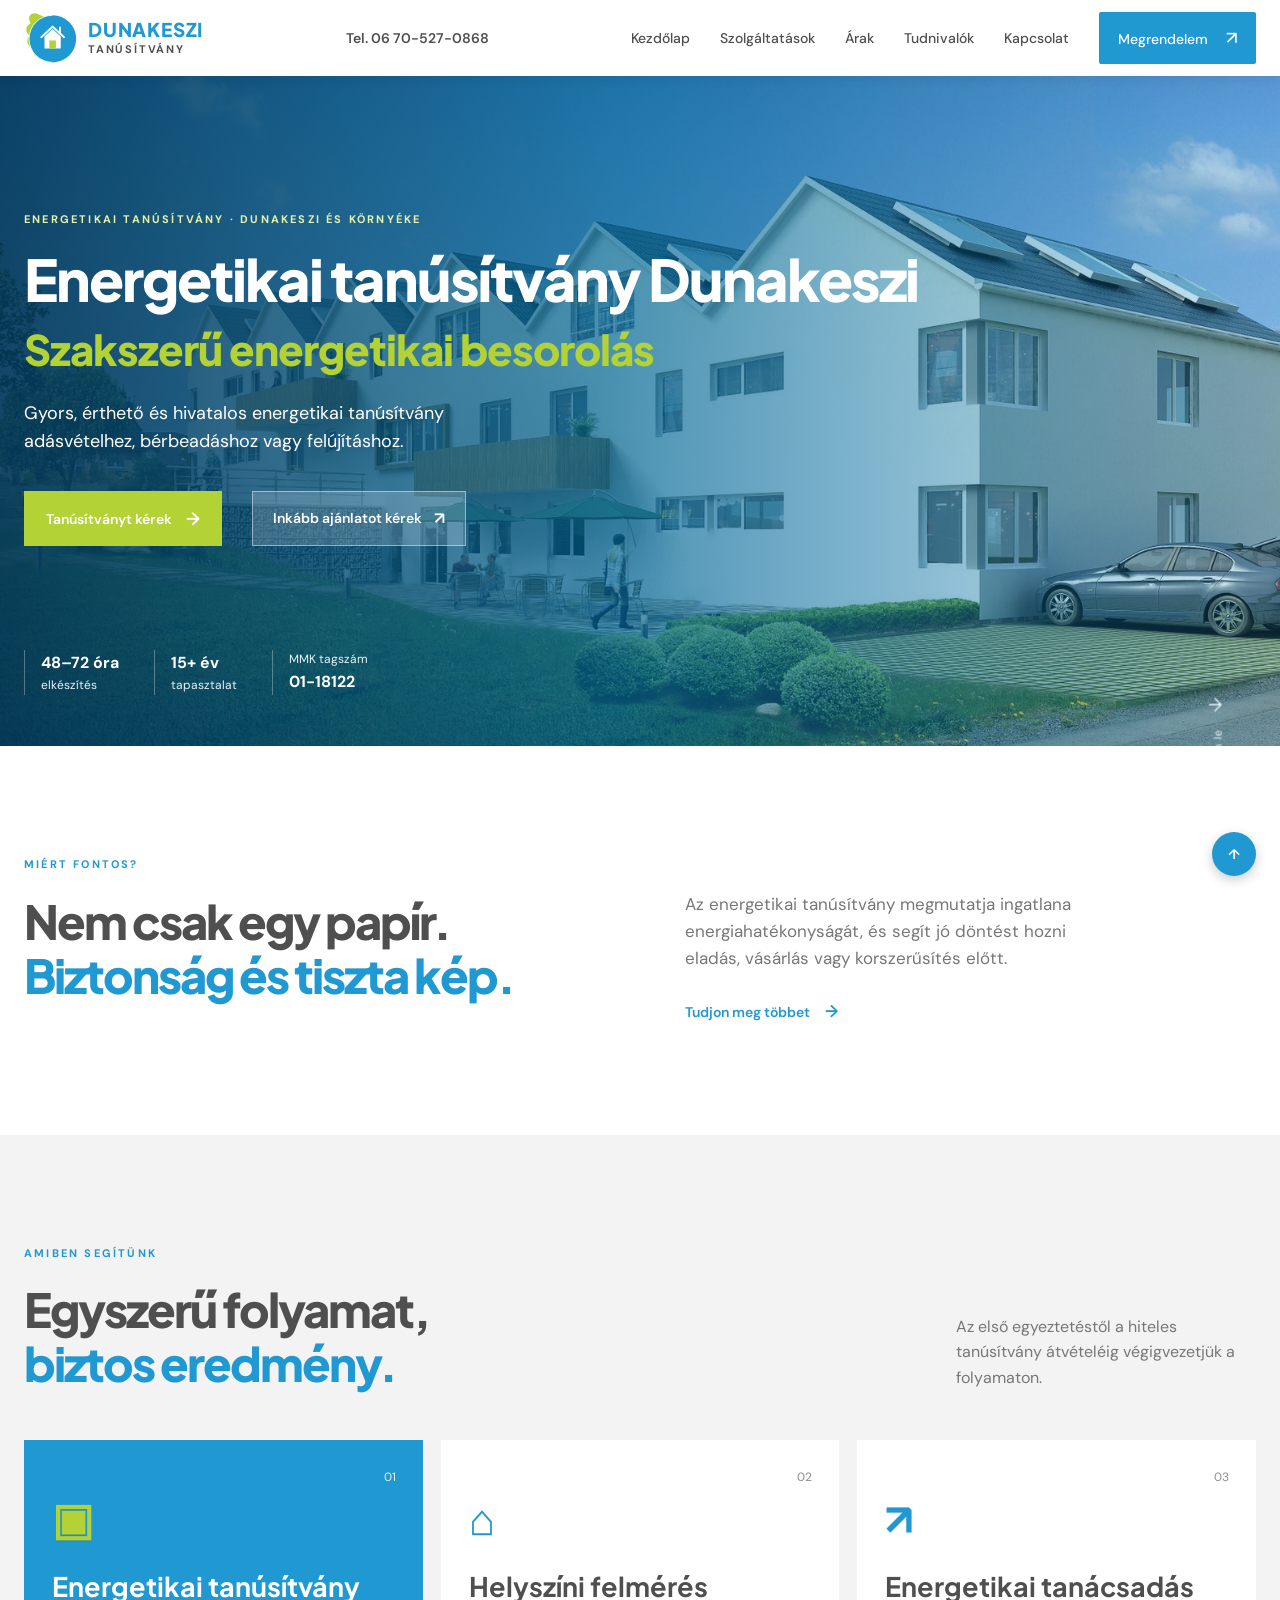
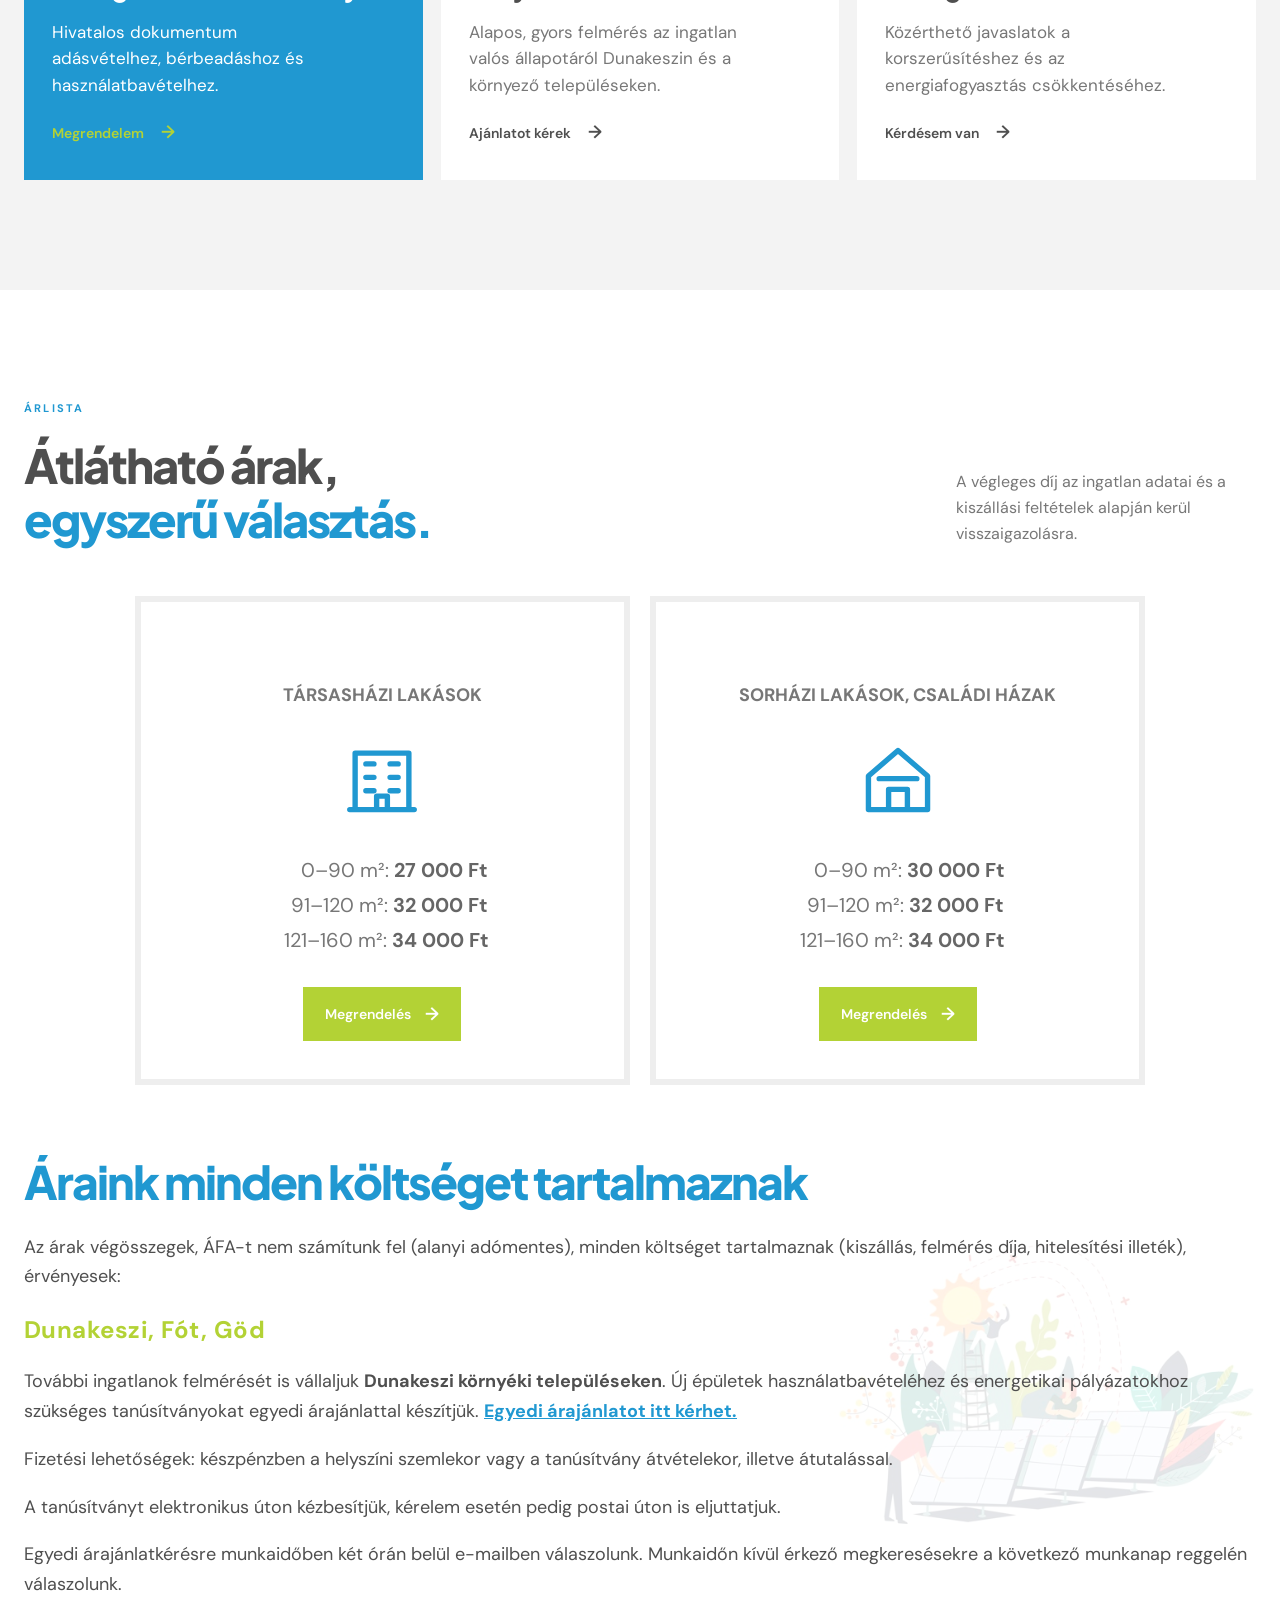
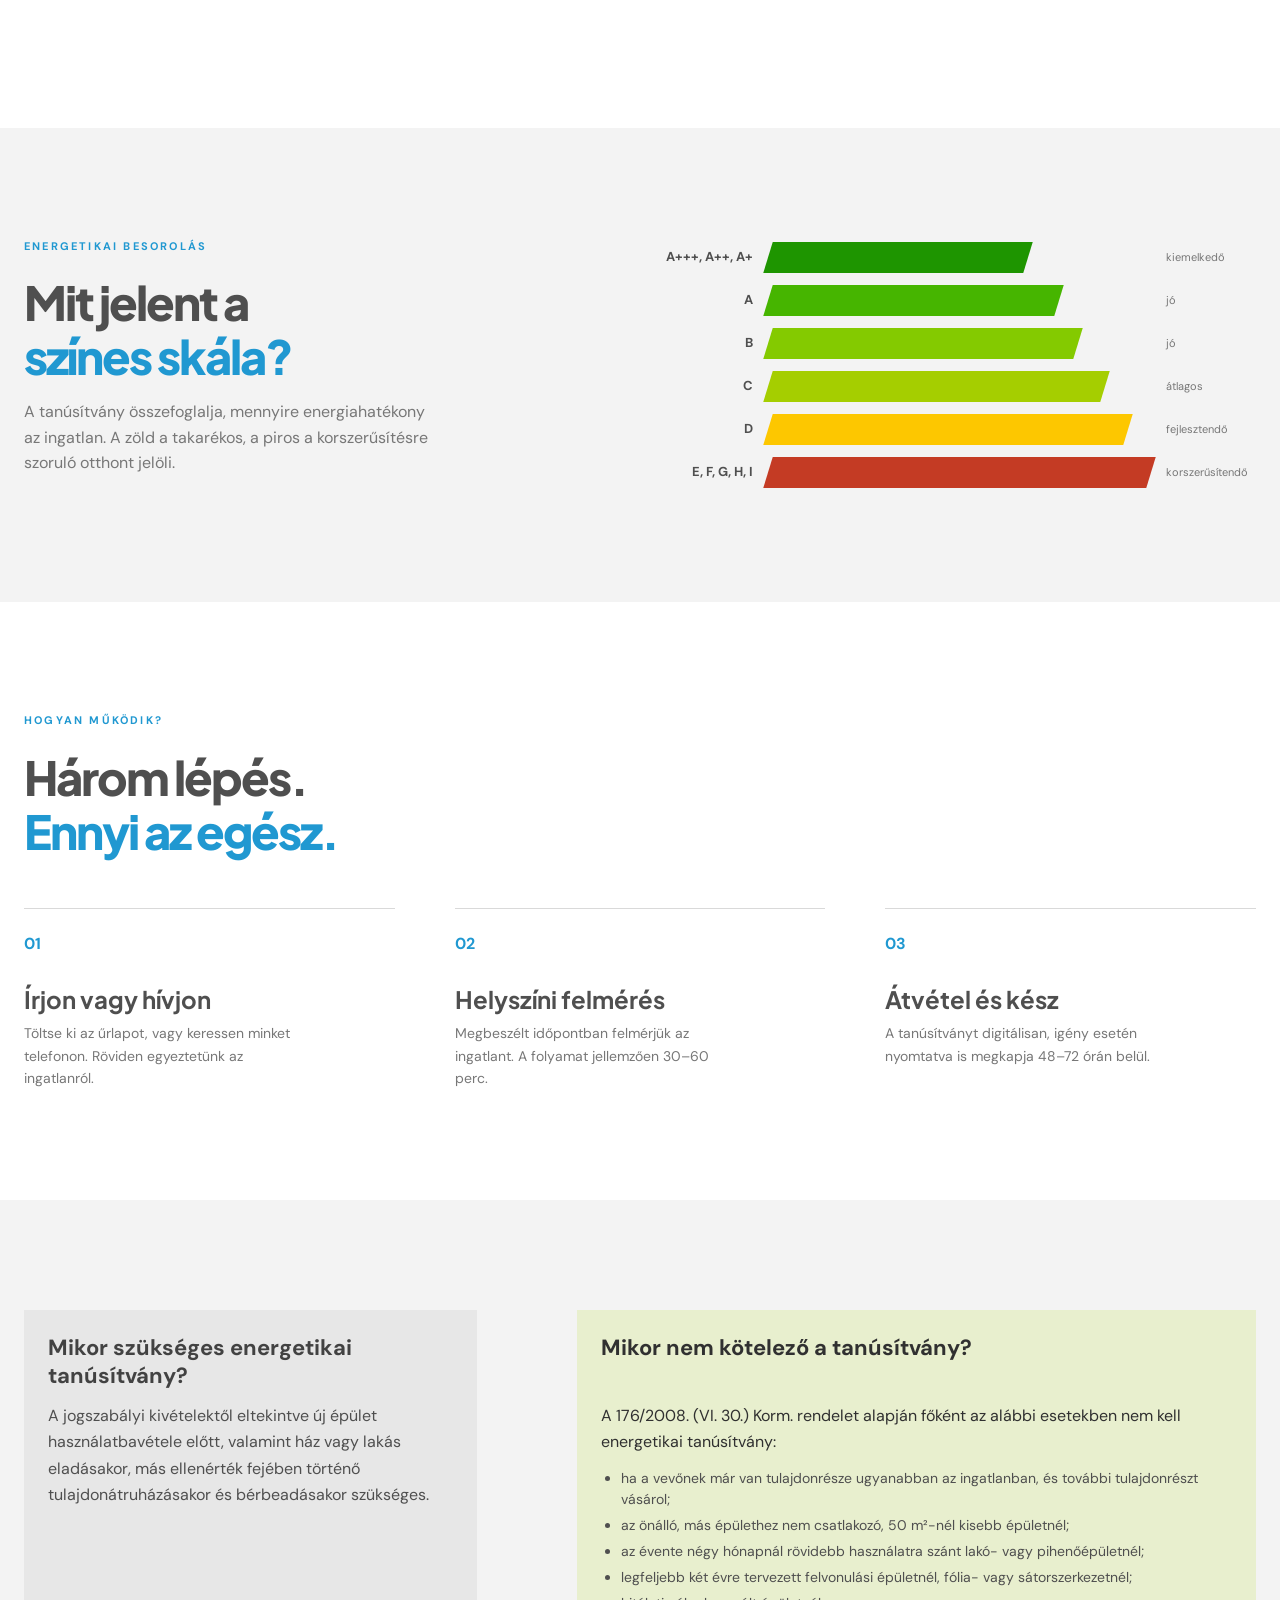
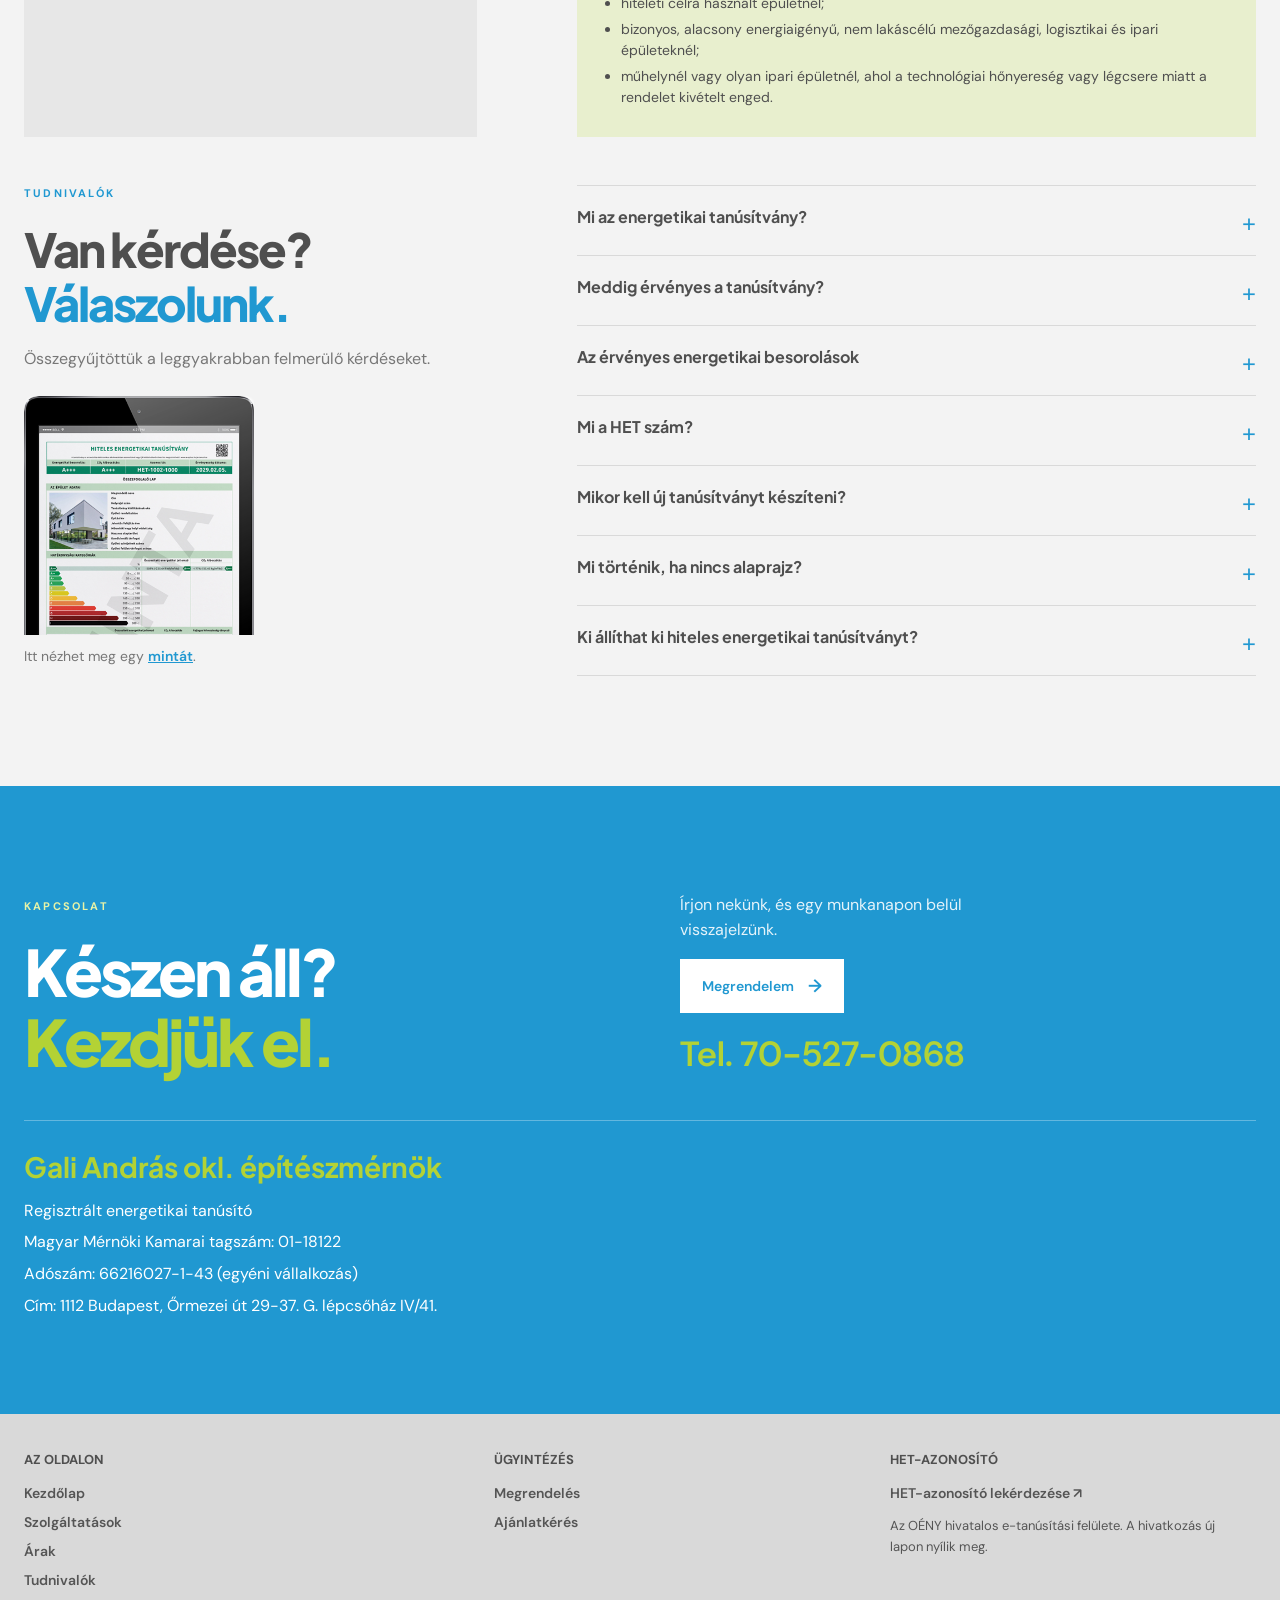
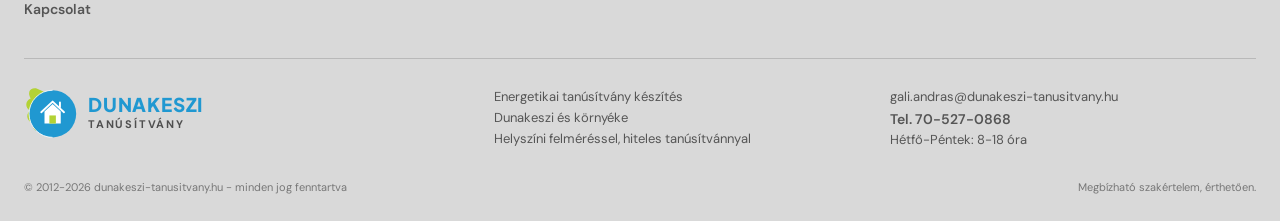
==== commit 085e3554: "Add files via upload" ====
--- a/index.html
+++ b/index.html
@@ -137,12 +137,14 @@
           </article>
         </div>
         <div class="price-details">
+          <style>.price-details p:not(.price-locations) { font-size: 18px !important; } .price-details p.price-locations { font-size: 24px !important; } .price-details p a { font-size: inherit !important; }</style>
           <h2>Áraink minden költséget tartalmaznak</h2>
           <p>Az árak végösszegek, ÁFA-t nem számítunk fel (alanyi adómentes), minden költséget tartalmaznak (kiszállás, felmérés díja, hitelesítési illeték), érvényesek:</p>
           <p class="price-locations">Dunakeszi, Fót, Göd</p>
-          <p>Távolabbi ingatlanok felmérését is vállaljuk. Új épületek használatbavételéhez és energetikai pályázatokhoz szükséges tanúsítványokat egyedi árajánlattal készítjük. <a href="ajanlatkeres.html">Egyedi árajánlatot itt kérhet.</a></p>
+          <p>További ingatlanok felmérését is vállaljuk <strong>Dunakeszi környéki településeken</strong>. Új épületek használatbavételéhez és energetikai pályázatokhoz szükséges tanúsítványokat egyedi árajánlattal készítjük. <a href="https://dunakeszi-tanusitvany.hu/teszt/ajanlatkeres.html" style="font-size:inherit !important"><strong>Egyedi árajánlatot itt kérhet.</strong></a></p>
           <p>Fizetési lehetőségek: készpénzben a helyszíni szemlekor vagy a tanúsítvány átvételekor, illetve átutalással.</p>
           <p>A tanúsítványt elektronikus úton kézbesítjük, kérelem esetén pedig postai úton is eljuttatjuk.</p>
+          <p>Egyedi árajánlatkérésre munkaidőben két órán belül e-mailben válaszolunk. Munkaidőn kívül érkező megkeresésekre a következő munkanap reggelén válaszolunk.</p>
         </div>
       </div>
     </section>
